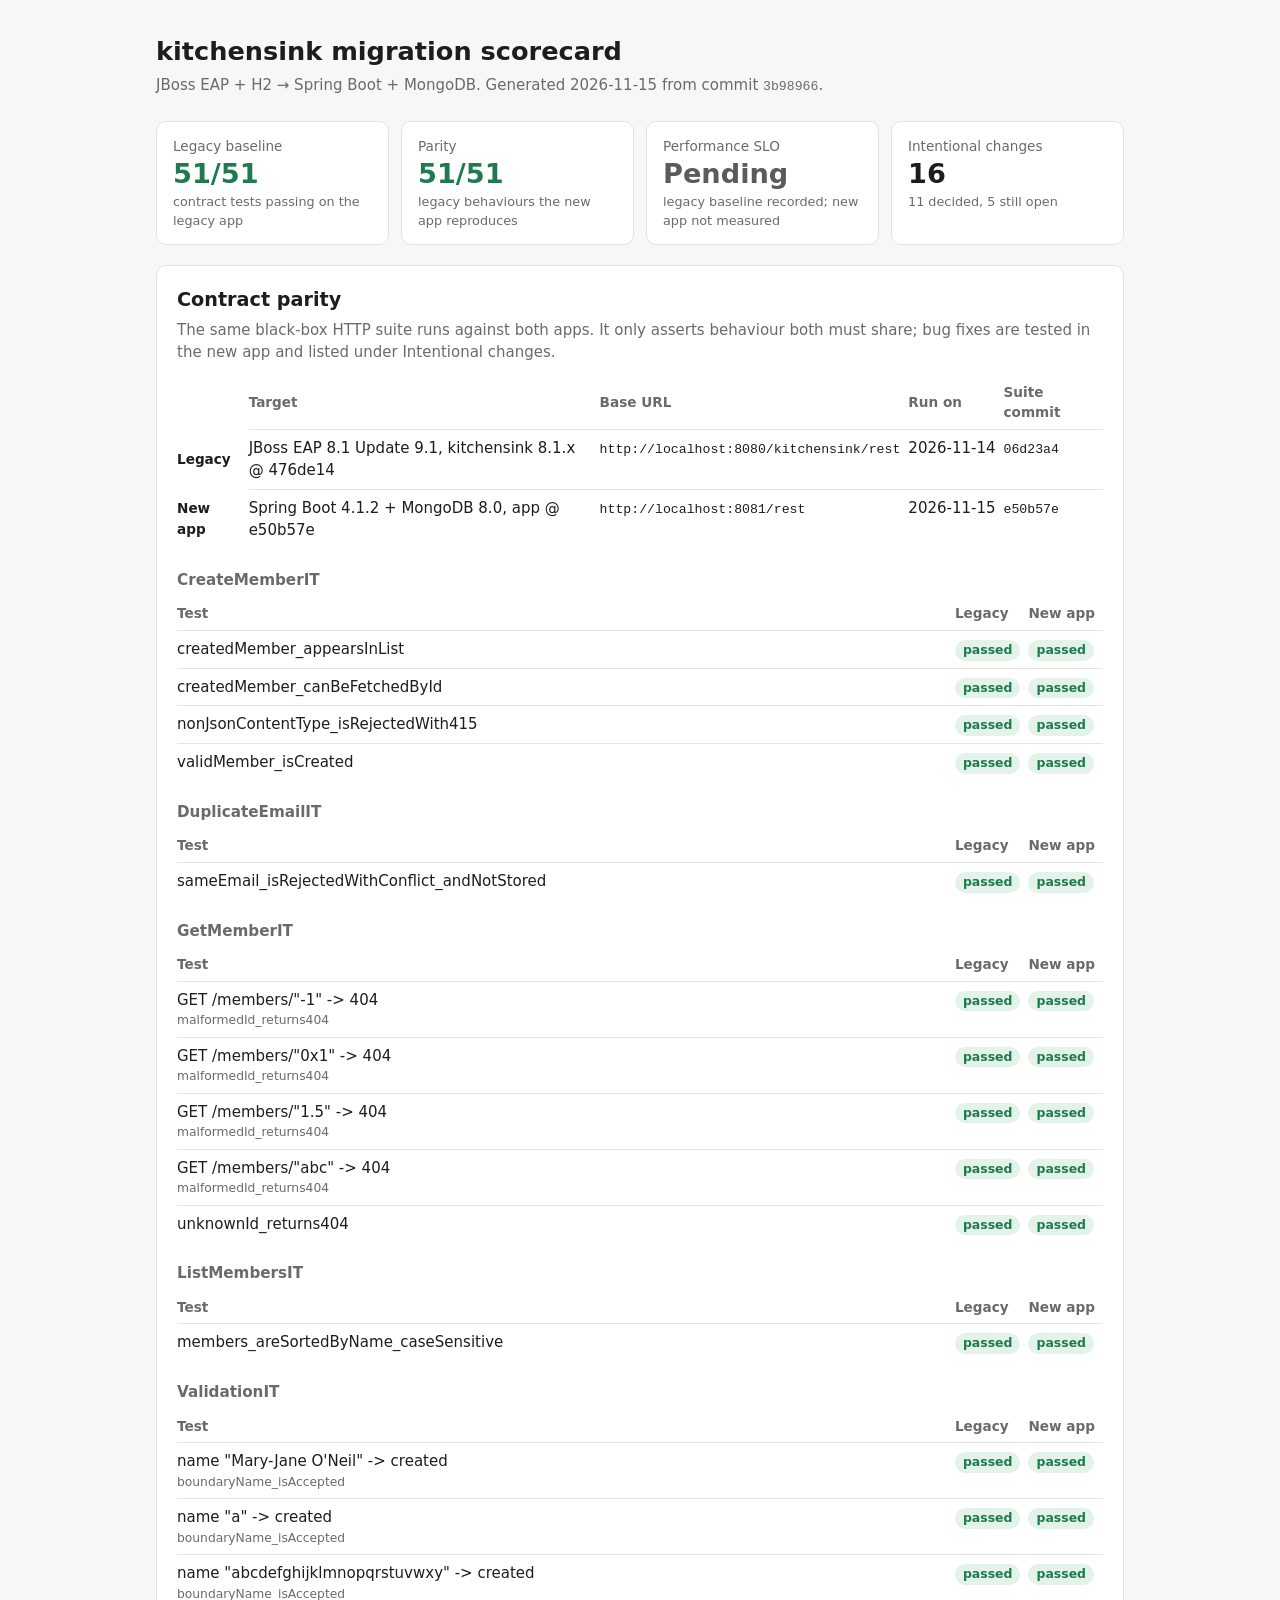
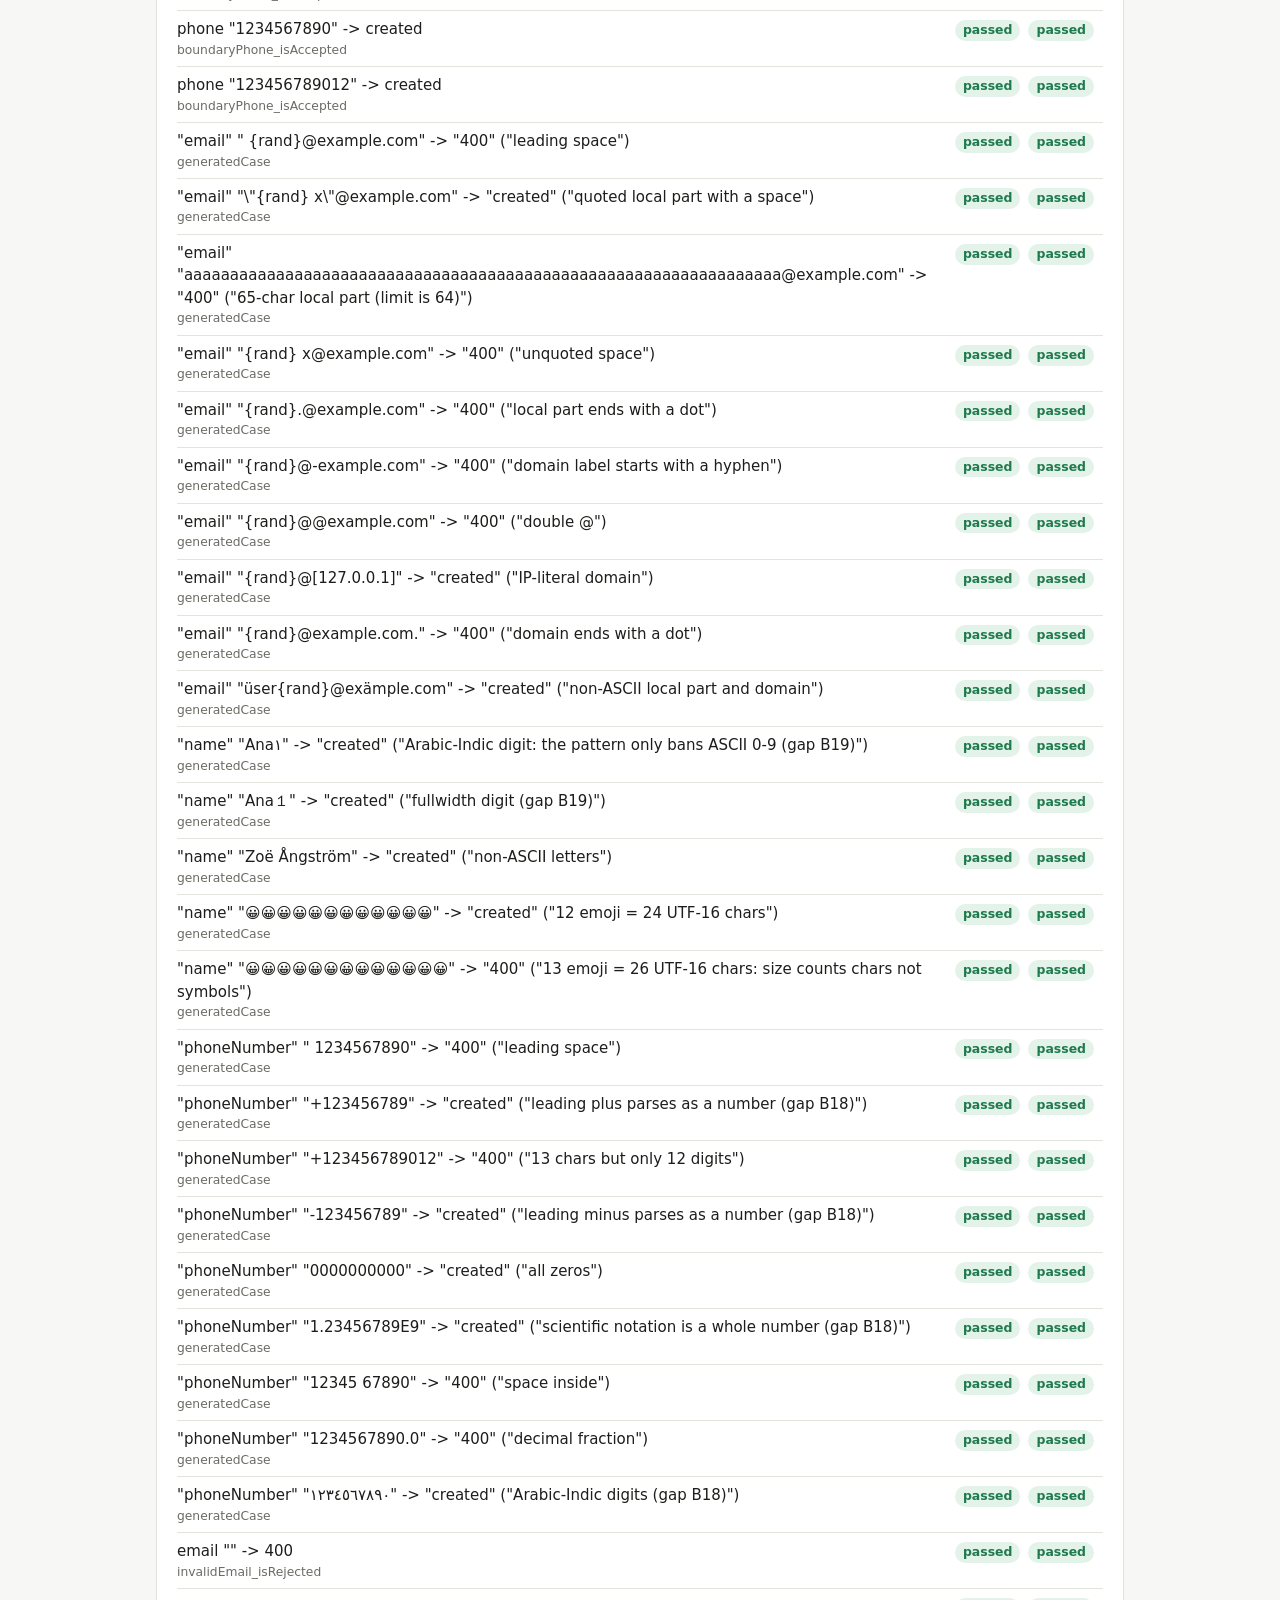
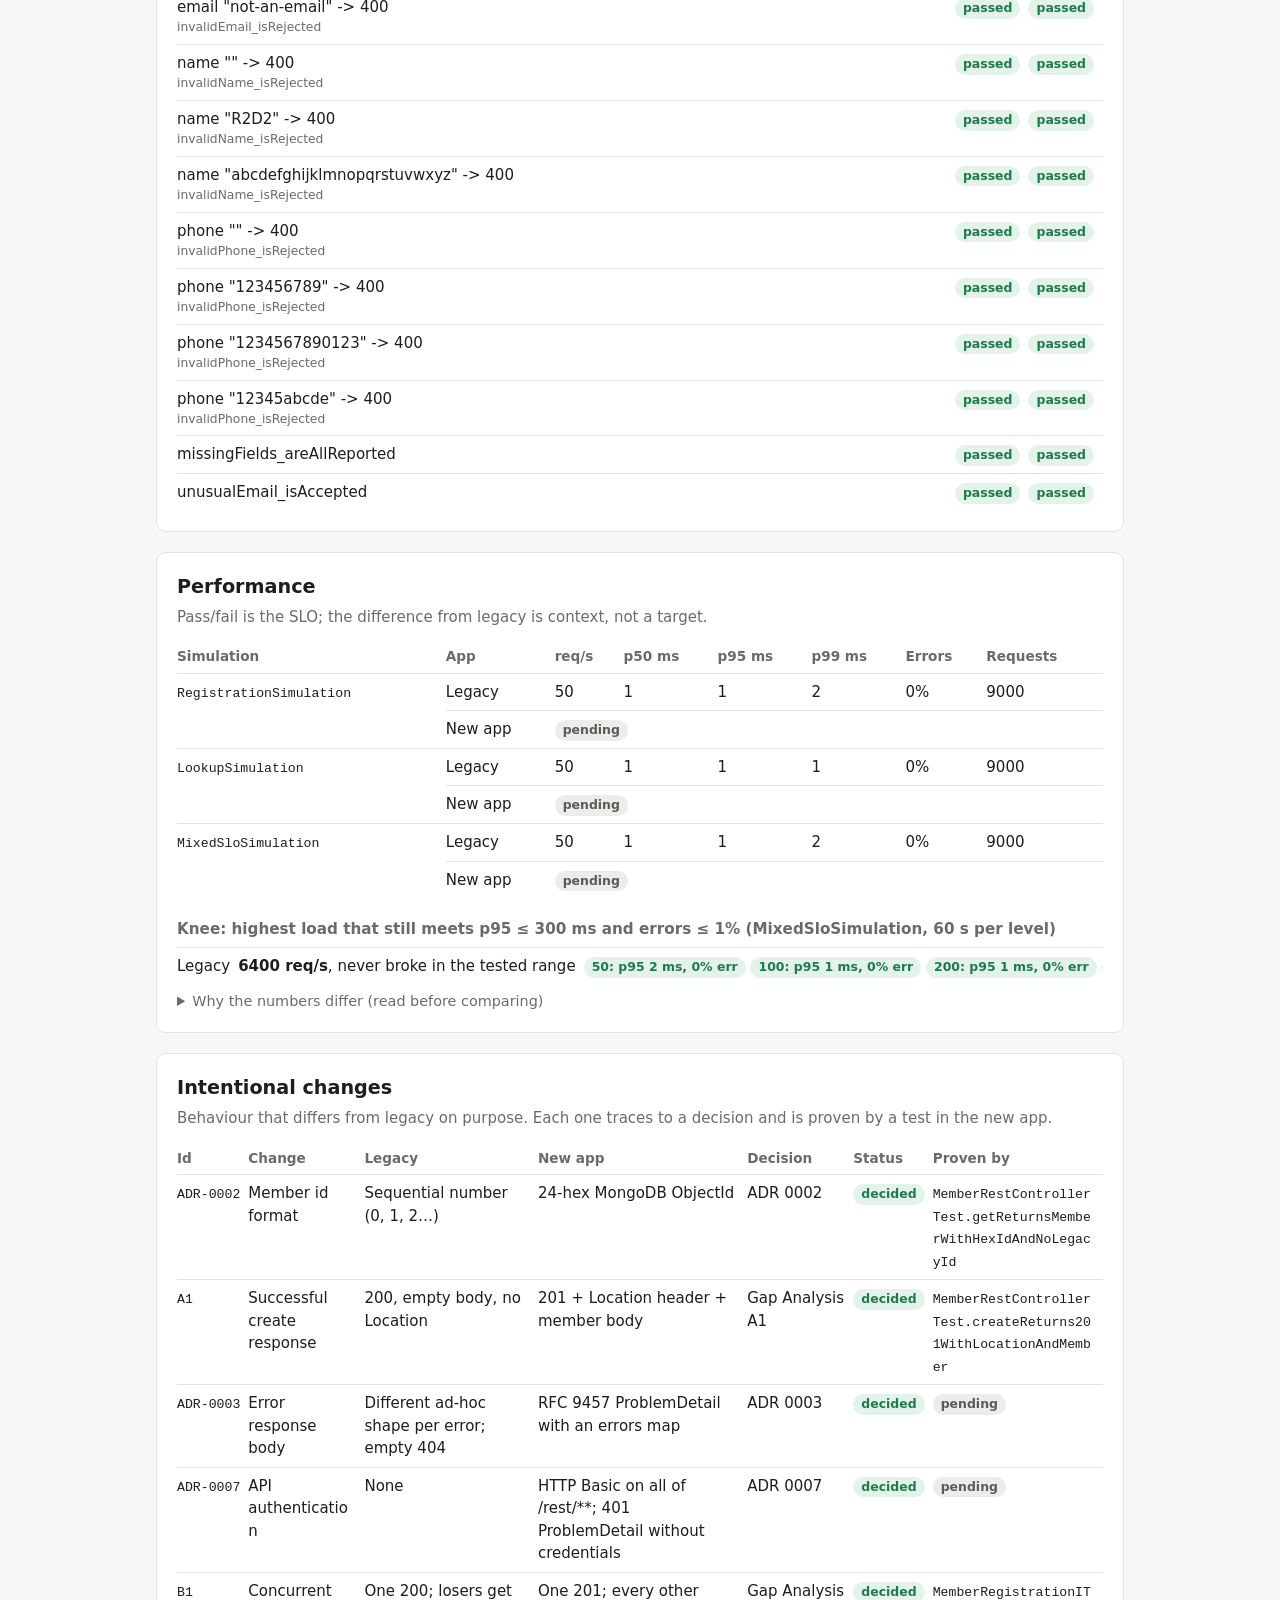
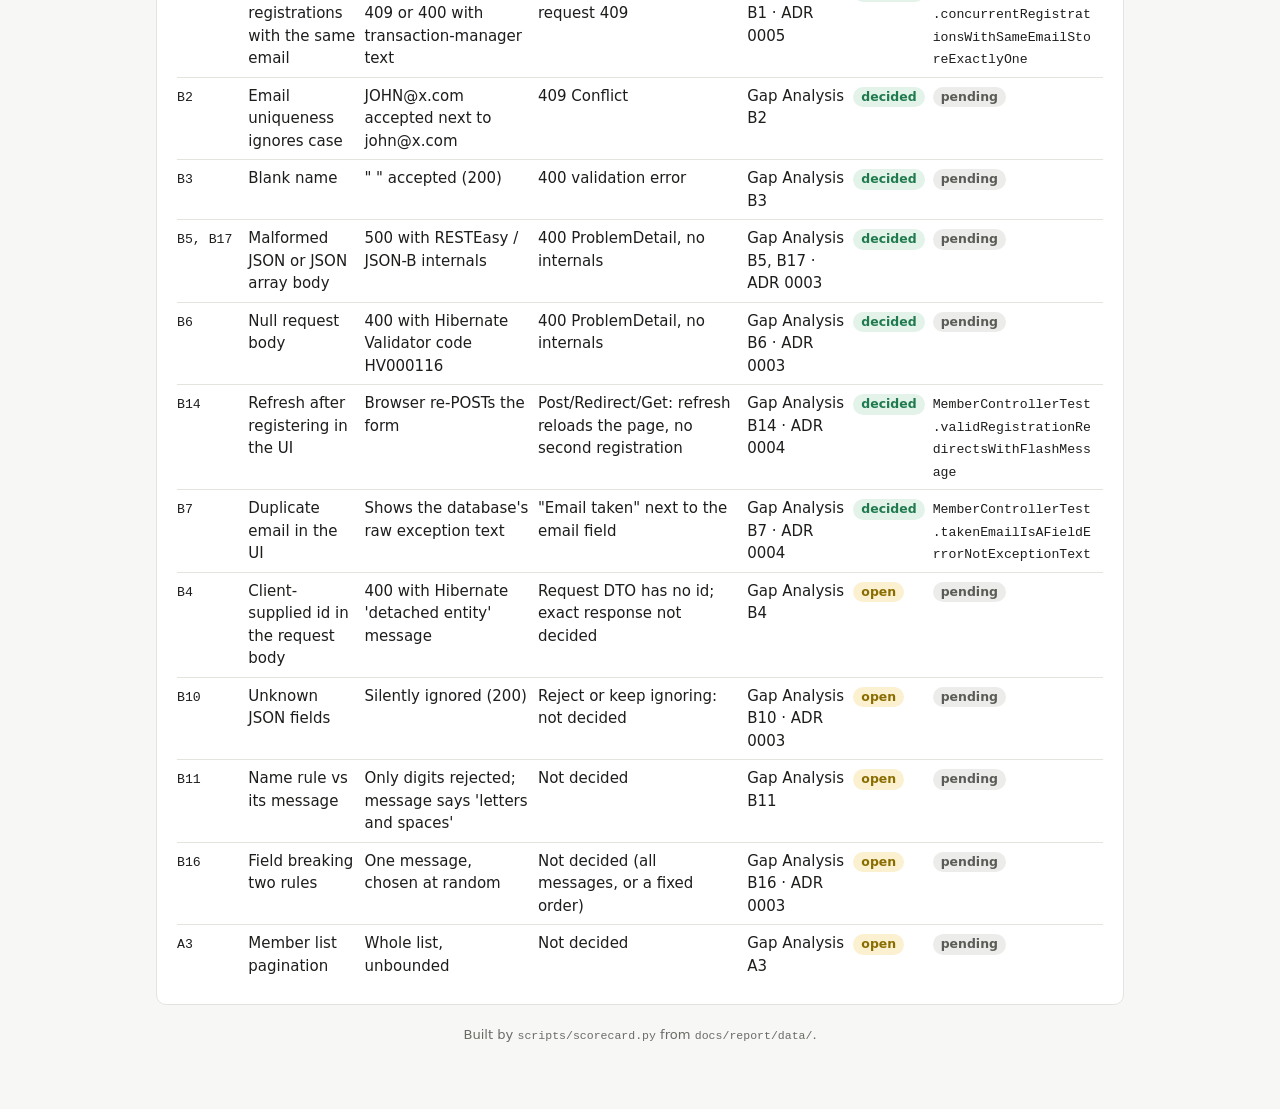
==== docs/report/index.html @ a79c5464 "Add Thymeleaf registration page Phase 4 slice (#17, ADR 0004). One page at / replacing the JSF view:" ====
<!doctype html>
<html lang="en">
<head>
<meta charset="utf-8">
<meta name="viewport" content="width=device-width, initial-scale=1">
<title>Migration Scorecard</title>
<style>
:root {
  --bg: #f7f7f5; --card: #ffffff; --text: #1d1d1b; --muted: #6b6b66; --line: #e4e4df;
  --pass: #1f7a4d; --pass-bg: #e3f3ea; --fail: #b3261e; --fail-bg: #fbe6e4;
  --skip: #8a6d00; --skip-bg: #fbf1d0; --pend: #5b5b57; --pend-bg: #ececea;
}
@media (prefers-color-scheme: dark) {
  :root {
    --bg: #161615; --card: #1f1f1d; --text: #ececea; --muted: #a0a09a; --line: #33332f;
    --pass: #6fd3a0; --pass-bg: #173326; --fail: #ff8a80; --fail-bg: #3a1c1a;
    --skip: #e8c860; --skip-bg: #352c10; --pend: #b5b5ae; --pend-bg: #2c2c29;
  }
}
* { box-sizing: border-box; }
body { margin: 0; background: var(--bg); color: var(--text); font: 15px/1.5 system-ui, -apple-system, "Segoe UI", sans-serif; }
main { max-width: 1000px; margin: 0 auto; padding: 32px 16px 64px; }
h1 { font-size: 1.6rem; margin: 0 0 4px; }
h2 { font-size: 1.2rem; margin: 0 0 4px; }
h3 { font-size: 0.95rem; margin: 20px 0 6px; color: var(--muted); font-weight: 600; }
.subtitle, .muted { color: var(--muted); }
.subtitle { margin: 0 0 24px; }
.lead { color: var(--muted); margin: 0 0 12px; }
section.card { background: var(--card); border: 1px solid var(--line); border-radius: 10px; padding: 20px; margin-bottom: 20px; }
.tiles { display: grid; grid-template-columns: repeat(auto-fit, minmax(200px, 1fr)); gap: 12px; margin-bottom: 20px; }
.tile { background: var(--card); border: 1px solid var(--line); border-radius: 10px; padding: 14px 16px; }
.tile-label { color: var(--muted); font-size: 0.85rem; }
.tile-value { font-size: 1.7rem; font-weight: 700; line-height: 1.3; }
.tile-value.ok { color: var(--pass); } .tile-value.bad { color: var(--fail); } .tile-value.pending { color: var(--pend); }
.tile-note { color: var(--muted); font-size: 0.8rem; }
code { font: 0.88em ui-monospace, SFMono-Regular, Menlo, monospace; overflow-wrap: anywhere; }
.scroll { overflow-x: auto; }
table { width: 100%; border-collapse: collapse; }
th { text-align: left; font-weight: 600; color: var(--muted); font-size: 0.85rem; padding: 6px 8px 6px 0; }
td { padding: 7px 8px 7px 0; border-top: 1px solid var(--line); vertical-align: top; }
.result { width: 1%; white-space: nowrap; }
.test { overflow-wrap: anywhere; }
.method { color: var(--muted); font-size: 0.82em; }
table.meta { min-width: 640px; }
table.perf { min-width: 600px; }
table.deviations { min-width: 820px; }
table.meta tbody th { color: var(--text); }
.nowrap, table.meta code, table.perf td { white-space: nowrap; }
.badge { display: inline-block; padding: 1px 8px; border-radius: 999px; font-size: 0.78rem; font-weight: 600; white-space: nowrap; }
.badge.pass { color: var(--pass); background: var(--pass-bg); }
.badge.fail { color: var(--fail); background: var(--fail-bg); }
.badge.skip { color: var(--skip); background: var(--skip-bg); }
.badge.pending { color: var(--pend); background: var(--pend-bg); }
details { margin-top: 6px; }
summary { cursor: pointer; color: var(--muted); font-size: 0.9rem; }
pre { white-space: pre-wrap; overflow-wrap: anywhere; font: 0.8rem ui-monospace, Menlo, monospace; background: var(--bg);
      border: 1px solid var(--line); border-radius: 6px; padding: 8px; max-height: 320px; overflow: auto; }
.pending-note { background: var(--pend-bg); border-radius: 8px; padding: 10px 12px; margin: 0 0 8px; }
.caveats ul { margin: 6px 0 0; padding-left: 20px; color: var(--muted); }
footer { color: var(--muted); font-size: 0.82rem; text-align: center; }
</style>
</head>
<body>
<main>
<h1>kitchensink migration scorecard</h1>
<p class="subtitle">JBoss EAP + H2 &rarr; Spring Boot + MongoDB. Generated 2026-11-15 from commit <code>3b98966</code>.</p>

<div class="tiles"><div class="tile"><div class="tile-label">Legacy baseline</div><div class="tile-value ok">51/51</div><div class="tile-note">contract tests passing on the legacy app</div></div><div class="tile"><div class="tile-label">Parity</div><div class="tile-value ok">51/51</div><div class="tile-note">legacy behaviours the new app reproduces</div></div><div class="tile"><div class="tile-label">Performance SLO</div><div class="tile-value pending">Pending</div><div class="tile-note">legacy baseline recorded; new app not measured</div></div><div class="tile"><div class="tile-label">Intentional changes</div><div class="tile-value neutral">16</div><div class="tile-note">11 decided, 5 still open</div></div></div>

<section class="card">
<h2>Contract parity</h2>
<p class="lead">The same black-box HTTP suite runs against both apps. It only asserts behaviour both must share; bug fixes are tested in the new app and listed under Intentional changes.</p>
<div class="scroll"><table class="meta"><thead><tr><th></th><th>Target</th><th>Base URL</th><th>Run on</th><th>Suite commit</th></tr></thead><tbody><tr><th>Legacy</th><td>JBoss EAP 8.1 Update 9.1, kitchensink 8.1.x @ 476de14</td><td><code>http://localhost:8080/kitchensink/rest</code></td><td class="nowrap">2026-11-14</td><td><code>06d23a4</code></td></tr><tr><th>New app</th><td>Spring Boot 4.1.2 + MongoDB 8.0, app @ e50b57e</td><td><code>http://localhost:8081/rest</code></td><td class="nowrap">2026-11-15</td><td><code>e50b57e</code></td></tr></tbody></table></div>
<h3>CreateMemberIT</h3><table class="matrix"><thead><tr><th>Test</th><th class="result">Legacy</th><th class="result">New app</th></tr></thead><tbody><tr><td class="test">createdMember_appearsInList</td><td class="result"><span class="badge pass">passed</span></td><td class="result"><span class="badge pass">passed</span></td></tr><tr><td class="test">createdMember_canBeFetchedById</td><td class="result"><span class="badge pass">passed</span></td><td class="result"><span class="badge pass">passed</span></td></tr><tr><td class="test">nonJsonContentType_isRejectedWith415</td><td class="result"><span class="badge pass">passed</span></td><td class="result"><span class="badge pass">passed</span></td></tr><tr><td class="test">validMember_isCreated</td><td class="result"><span class="badge pass">passed</span></td><td class="result"><span class="badge pass">passed</span></td></tr></tbody></table><h3>DuplicateEmailIT</h3><table class="matrix"><thead><tr><th>Test</th><th class="result">Legacy</th><th class="result">New app</th></tr></thead><tbody><tr><td class="test">sameEmail_isRejectedWithConflict_andNotStored</td><td class="result"><span class="badge pass">passed</span></td><td class="result"><span class="badge pass">passed</span></td></tr></tbody></table><h3>GetMemberIT</h3><table class="matrix"><thead><tr><th>Test</th><th class="result">Legacy</th><th class="result">New app</th></tr></thead><tbody><tr><td class="test">GET /members/&quot;-1&quot; -&gt; 404<div class="method">malformedId_returns404</div></td><td class="result"><span class="badge pass">passed</span></td><td class="result"><span class="badge pass">passed</span></td></tr><tr><td class="test">GET /members/&quot;0x1&quot; -&gt; 404<div class="method">malformedId_returns404</div></td><td class="result"><span class="badge pass">passed</span></td><td class="result"><span class="badge pass">passed</span></td></tr><tr><td class="test">GET /members/&quot;1.5&quot; -&gt; 404<div class="method">malformedId_returns404</div></td><td class="result"><span class="badge pass">passed</span></td><td class="result"><span class="badge pass">passed</span></td></tr><tr><td class="test">GET /members/&quot;abc&quot; -&gt; 404<div class="method">malformedId_returns404</div></td><td class="result"><span class="badge pass">passed</span></td><td class="result"><span class="badge pass">passed</span></td></tr><tr><td class="test">unknownId_returns404</td><td class="result"><span class="badge pass">passed</span></td><td class="result"><span class="badge pass">passed</span></td></tr></tbody></table><h3>ListMembersIT</h3><table class="matrix"><thead><tr><th>Test</th><th class="result">Legacy</th><th class="result">New app</th></tr></thead><tbody><tr><td class="test">members_areSortedByName_caseSensitive</td><td class="result"><span class="badge pass">passed</span></td><td class="result"><span class="badge pass">passed</span></td></tr></tbody></table><h3>ValidationIT</h3><table class="matrix"><thead><tr><th>Test</th><th class="result">Legacy</th><th class="result">New app</th></tr></thead><tbody><tr><td class="test">name &quot;Mary-Jane O&#x27;Neil&quot; -&gt; created<div class="method">boundaryName_isAccepted</div></td><td class="result"><span class="badge pass">passed</span></td><td class="result"><span class="badge pass">passed</span></td></tr><tr><td class="test">name &quot;a&quot; -&gt; created<div class="method">boundaryName_isAccepted</div></td><td class="result"><span class="badge pass">passed</span></td><td class="result"><span class="badge pass">passed</span></td></tr><tr><td class="test">name &quot;abcdefghijklmnopqrstuvwxy&quot; -&gt; created<div class="method">boundaryName_isAccepted</div></td><td class="result"><span class="badge pass">passed</span></td><td class="result"><span class="badge pass">passed</span></td></tr><tr><td class="test">phone &quot;1234567890&quot; -&gt; created<div class="method">boundaryPhone_isAccepted</div></td><td class="result"><span class="badge pass">passed</span></td><td class="result"><span class="badge pass">passed</span></td></tr><tr><td class="test">phone &quot;123456789012&quot; -&gt; created<div class="method">boundaryPhone_isAccepted</div></td><td class="result"><span class="badge pass">passed</span></td><td class="result"><span class="badge pass">passed</span></td></tr><tr><td class="test">&quot;email&quot; &quot; {rand}@example.com&quot; -&gt; &quot;400&quot; (&quot;leading space&quot;)<div class="method">generatedCase</div></td><td class="result"><span class="badge pass">passed</span></td><td class="result"><span class="badge pass">passed</span></td></tr><tr><td class="test">&quot;email&quot; &quot;\&quot;{rand} x\&quot;@example.com&quot; -&gt; &quot;created&quot; (&quot;quoted local part with a space&quot;)<div class="method">generatedCase</div></td><td class="result"><span class="badge pass">passed</span></td><td class="result"><span class="badge pass">passed</span></td></tr><tr><td class="test">&quot;email&quot; &quot;aaaaaaaaaaaaaaaaaaaaaaaaaaaaaaaaaaaaaaaaaaaaaaaaaaaaaaaaaaaaaaaaa@example.com&quot; -&gt; &quot;400&quot; (&quot;65-char local part (limit is 64)&quot;)<div class="method">generatedCase</div></td><td class="result"><span class="badge pass">passed</span></td><td class="result"><span class="badge pass">passed</span></td></tr><tr><td class="test">&quot;email&quot; &quot;{rand} x@example.com&quot; -&gt; &quot;400&quot; (&quot;unquoted space&quot;)<div class="method">generatedCase</div></td><td class="result"><span class="badge pass">passed</span></td><td class="result"><span class="badge pass">passed</span></td></tr><tr><td class="test">&quot;email&quot; &quot;{rand}.@example.com&quot; -&gt; &quot;400&quot; (&quot;local part ends with a dot&quot;)<div class="method">generatedCase</div></td><td class="result"><span class="badge pass">passed</span></td><td class="result"><span class="badge pass">passed</span></td></tr><tr><td class="test">&quot;email&quot; &quot;{rand}@-example.com&quot; -&gt; &quot;400&quot; (&quot;domain label starts with a hyphen&quot;)<div class="method">generatedCase</div></td><td class="result"><span class="badge pass">passed</span></td><td class="result"><span class="badge pass">passed</span></td></tr><tr><td class="test">&quot;email&quot; &quot;{rand}@@example.com&quot; -&gt; &quot;400&quot; (&quot;double @&quot;)<div class="method">generatedCase</div></td><td class="result"><span class="badge pass">passed</span></td><td class="result"><span class="badge pass">passed</span></td></tr><tr><td class="test">&quot;email&quot; &quot;{rand}@[127.0.0.1]&quot; -&gt; &quot;created&quot; (&quot;IP-literal domain&quot;)<div class="method">generatedCase</div></td><td class="result"><span class="badge pass">passed</span></td><td class="result"><span class="badge pass">passed</span></td></tr><tr><td class="test">&quot;email&quot; &quot;{rand}@example.com.&quot; -&gt; &quot;400&quot; (&quot;domain ends with a dot&quot;)<div class="method">generatedCase</div></td><td class="result"><span class="badge pass">passed</span></td><td class="result"><span class="badge pass">passed</span></td></tr><tr><td class="test">&quot;email&quot; &quot;üser{rand}@exämple.com&quot; -&gt; &quot;created&quot; (&quot;non-ASCII local part and domain&quot;)<div class="method">generatedCase</div></td><td class="result"><span class="badge pass">passed</span></td><td class="result"><span class="badge pass">passed</span></td></tr><tr><td class="test">&quot;name&quot; &quot;Ana١&quot; -&gt; &quot;created&quot; (&quot;Arabic-Indic digit: the pattern only bans ASCII 0-9 (gap B19)&quot;)<div class="method">generatedCase</div></td><td class="result"><span class="badge pass">passed</span></td><td class="result"><span class="badge pass">passed</span></td></tr><tr><td class="test">&quot;name&quot; &quot;Ana１&quot; -&gt; &quot;created&quot; (&quot;fullwidth digit (gap B19)&quot;)<div class="method">generatedCase</div></td><td class="result"><span class="badge pass">passed</span></td><td class="result"><span class="badge pass">passed</span></td></tr><tr><td class="test">&quot;name&quot; &quot;Zoë Ångström&quot; -&gt; &quot;created&quot; (&quot;non-ASCII letters&quot;)<div class="method">generatedCase</div></td><td class="result"><span class="badge pass">passed</span></td><td class="result"><span class="badge pass">passed</span></td></tr><tr><td class="test">&quot;name&quot; &quot;😀😀😀😀😀😀😀😀😀😀😀😀&quot; -&gt; &quot;created&quot; (&quot;12 emoji = 24 UTF-16 chars&quot;)<div class="method">generatedCase</div></td><td class="result"><span class="badge pass">passed</span></td><td class="result"><span class="badge pass">passed</span></td></tr><tr><td class="test">&quot;name&quot; &quot;😀😀😀😀😀😀😀😀😀😀😀😀😀&quot; -&gt; &quot;400&quot; (&quot;13 emoji = 26 UTF-16 chars: size counts chars not symbols&quot;)<div class="method">generatedCase</div></td><td class="result"><span class="badge pass">passed</span></td><td class="result"><span class="badge pass">passed</span></td></tr><tr><td class="test">&quot;phoneNumber&quot; &quot; 1234567890&quot; -&gt; &quot;400&quot; (&quot;leading space&quot;)<div class="method">generatedCase</div></td><td class="result"><span class="badge pass">passed</span></td><td class="result"><span class="badge pass">passed</span></td></tr><tr><td class="test">&quot;phoneNumber&quot; &quot;+123456789&quot; -&gt; &quot;created&quot; (&quot;leading plus parses as a number (gap B18)&quot;)<div class="method">generatedCase</div></td><td class="result"><span class="badge pass">passed</span></td><td class="result"><span class="badge pass">passed</span></td></tr><tr><td class="test">&quot;phoneNumber&quot; &quot;+123456789012&quot; -&gt; &quot;400&quot; (&quot;13 chars but only 12 digits&quot;)<div class="method">generatedCase</div></td><td class="result"><span class="badge pass">passed</span></td><td class="result"><span class="badge pass">passed</span></td></tr><tr><td class="test">&quot;phoneNumber&quot; &quot;-123456789&quot; -&gt; &quot;created&quot; (&quot;leading minus parses as a number (gap B18)&quot;)<div class="method">generatedCase</div></td><td class="result"><span class="badge pass">passed</span></td><td class="result"><span class="badge pass">passed</span></td></tr><tr><td class="test">&quot;phoneNumber&quot; &quot;0000000000&quot; -&gt; &quot;created&quot; (&quot;all zeros&quot;)<div class="method">generatedCase</div></td><td class="result"><span class="badge pass">passed</span></td><td class="result"><span class="badge pass">passed</span></td></tr><tr><td class="test">&quot;phoneNumber&quot; &quot;1.23456789E9&quot; -&gt; &quot;created&quot; (&quot;scientific notation is a whole number (gap B18)&quot;)<div class="method">generatedCase</div></td><td class="result"><span class="badge pass">passed</span></td><td class="result"><span class="badge pass">passed</span></td></tr><tr><td class="test">&quot;phoneNumber&quot; &quot;12345 67890&quot; -&gt; &quot;400&quot; (&quot;space inside&quot;)<div class="method">generatedCase</div></td><td class="result"><span class="badge pass">passed</span></td><td class="result"><span class="badge pass">passed</span></td></tr><tr><td class="test">&quot;phoneNumber&quot; &quot;1234567890.0&quot; -&gt; &quot;400&quot; (&quot;decimal fraction&quot;)<div class="method">generatedCase</div></td><td class="result"><span class="badge pass">passed</span></td><td class="result"><span class="badge pass">passed</span></td></tr><tr><td class="test">&quot;phoneNumber&quot; &quot;١٢٣٤٥٦٧٨٩٠&quot; -&gt; &quot;created&quot; (&quot;Arabic-Indic digits (gap B18)&quot;)<div class="method">generatedCase</div></td><td class="result"><span class="badge pass">passed</span></td><td class="result"><span class="badge pass">passed</span></td></tr><tr><td class="test">email &quot;&quot; -&gt; 400<div class="method">invalidEmail_isRejected</div></td><td class="result"><span class="badge pass">passed</span></td><td class="result"><span class="badge pass">passed</span></td></tr><tr><td class="test">email &quot;not-an-email&quot; -&gt; 400<div class="method">invalidEmail_isRejected</div></td><td class="result"><span class="badge pass">passed</span></td><td class="result"><span class="badge pass">passed</span></td></tr><tr><td class="test">name &quot;&quot; -&gt; 400<div class="method">invalidName_isRejected</div></td><td class="result"><span class="badge pass">passed</span></td><td class="result"><span class="badge pass">passed</span></td></tr><tr><td class="test">name &quot;R2D2&quot; -&gt; 400<div class="method">invalidName_isRejected</div></td><td class="result"><span class="badge pass">passed</span></td><td class="result"><span class="badge pass">passed</span></td></tr><tr><td class="test">name &quot;abcdefghijklmnopqrstuvwxyz&quot; -&gt; 400<div class="method">invalidName_isRejected</div></td><td class="result"><span class="badge pass">passed</span></td><td class="result"><span class="badge pass">passed</span></td></tr><tr><td class="test">phone &quot;&quot; -&gt; 400<div class="method">invalidPhone_isRejected</div></td><td class="result"><span class="badge pass">passed</span></td><td class="result"><span class="badge pass">passed</span></td></tr><tr><td class="test">phone &quot;123456789&quot; -&gt; 400<div class="method">invalidPhone_isRejected</div></td><td class="result"><span class="badge pass">passed</span></td><td class="result"><span class="badge pass">passed</span></td></tr><tr><td class="test">phone &quot;1234567890123&quot; -&gt; 400<div class="method">invalidPhone_isRejected</div></td><td class="result"><span class="badge pass">passed</span></td><td class="result"><span class="badge pass">passed</span></td></tr><tr><td class="test">phone &quot;12345abcde&quot; -&gt; 400<div class="method">invalidPhone_isRejected</div></td><td class="result"><span class="badge pass">passed</span></td><td class="result"><span class="badge pass">passed</span></td></tr><tr><td class="test">missingFields_areAllReported</td><td class="result"><span class="badge pass">passed</span></td><td class="result"><span class="badge pass">passed</span></td></tr><tr><td class="test">unusualEmail_isAccepted</td><td class="result"><span class="badge pass">passed</span></td><td class="result"><span class="badge pass">passed</span></td></tr></tbody></table>
</section>

<section class="card">
<h2>Performance</h2>
<p class="lead">Pass/fail is the SLO; the difference from legacy is context, not a target.</p>
<div class="scroll"><table class="perf"><thead><tr><th>Simulation</th><th>App</th><th>req/s</th><th>p50 ms</th><th>p95 ms</th><th>p99 ms</th><th>Errors</th><th>Requests</th></tr></thead><tbody><tr><td rowspan="2" class="test"><code>RegistrationSimulation</code></td><td>Legacy</td><td>50</td><td>1</td><td>1</td><td>2</td><td>0%</td><td>9000</td></tr><tr><td>New app</td><td colspan="6"><span class="badge pending">pending</span></td></tr><tr><td rowspan="2" class="test"><code>LookupSimulation</code></td><td>Legacy</td><td>50</td><td>1</td><td>1</td><td>1</td><td>0%</td><td>9000</td></tr><tr><td>New app</td><td colspan="6"><span class="badge pending">pending</span></td></tr><tr><td rowspan="2" class="test"><code>MixedSloSimulation</code></td><td>Legacy</td><td>50</td><td>1</td><td>1</td><td>2</td><td>0%</td><td>9000</td></tr><tr><td>New app</td><td colspan="6"><span class="badge pending">pending</span></td></tr></tbody></table></div><h3>Knee: highest load that still meets p95 &le; 300 ms and errors &le; 1% (MixedSloSimulation, 60 s per level)</h3><div class="scroll"><table class="perf"><tbody><tr><td>Legacy</td><td><strong>6400 req/s</strong>, never broke in the tested range</td><td><span class="badge pass">50: p95 2 ms, 0% err</span> <span class="badge pass">100: p95 1 ms, 0% err</span> <span class="badge pass">200: p95 1 ms, 0% err</span> <span class="badge pass">400: p95 1 ms, 0% err</span> <span class="badge pass">800: p95 1 ms, 0% err</span> <span class="badge pass">1600: p95 1 ms, 0% err</span> <span class="badge pass">3200: p95 1 ms, 0% err</span> <span class="badge pass">6400: p95 2 ms, 0% err</span></td></tr></tbody></table></div><details class="caveats"><summary>Why the numbers differ (read before comparing)</summary><ul><li>Legacy uses in-memory H2 inside the app server&#x27;s JVM; the new app talks to MongoDB over the network.</li><li>Legacy has no authentication; the new app checks HTTP Basic credentials (bcrypt) on every request.</li><li>Legacy checks for a duplicate email with a separate query before inserting; the new app relies on a unique index.</li><li>Same machine, same Docker resources, warm-up run discarded, median of three runs.</li></ul></details>
</section>

<section class="card">
<h2>Intentional changes</h2>
<p class="lead">Behaviour that differs from legacy on purpose. Each one traces to a decision and is proven by a test in the new app.</p>
<div class="scroll"><table class="deviations"><thead><tr><th>Id</th><th>Change</th><th>Legacy</th><th>New app</th><th>Decision</th><th>Status</th><th>Proven by</th></tr></thead><tbody><tr><td class="nowrap"><code>ADR-0002</code></td><td class="test">Member id format</td><td>Sequential number (0, 1, 2…)</td><td>24-hex MongoDB ObjectId</td><td>ADR 0002</td><td><span class="badge pass">decided</span></td><td><code>MemberRestControllerTest.getReturnsMemberWithHexIdAndNoLegacyId</code></td></tr><tr><td class="nowrap"><code>A1</code></td><td class="test">Successful create response</td><td>200, empty body, no Location</td><td>201 + Location header + member body</td><td>Gap Analysis A1</td><td><span class="badge pass">decided</span></td><td><code>MemberRestControllerTest.createReturns201WithLocationAndMember</code></td></tr><tr><td class="nowrap"><code>ADR-0003</code></td><td class="test">Error response body</td><td>Different ad-hoc shape per error; empty 404</td><td>RFC 9457 ProblemDetail with an errors map</td><td>ADR 0003</td><td><span class="badge pass">decided</span></td><td><span class="badge pending">pending</span></td></tr><tr><td class="nowrap"><code>ADR-0007</code></td><td class="test">API authentication</td><td>None</td><td>HTTP Basic on all of /rest/**; 401 ProblemDetail without credentials</td><td>ADR 0007</td><td><span class="badge pass">decided</span></td><td><span class="badge pending">pending</span></td></tr><tr><td class="nowrap"><code>B1</code></td><td class="test">Concurrent registrations with the same email</td><td>One 200; losers get 409 or 400 with transaction-manager text</td><td>One 201; every other request 409</td><td>Gap Analysis B1 · ADR 0005</td><td><span class="badge pass">decided</span></td><td><code>MemberRegistrationIT.concurrentRegistrationsWithSameEmailStoreExactlyOne</code></td></tr><tr><td class="nowrap"><code>B2</code></td><td class="test">Email uniqueness ignores case</td><td>JOHN@x.com accepted next to john@x.com</td><td>409 Conflict</td><td>Gap Analysis B2</td><td><span class="badge pass">decided</span></td><td><span class="badge pending">pending</span></td></tr><tr><td class="nowrap"><code>B3</code></td><td class="test">Blank name</td><td>&quot;   &quot; accepted (200)</td><td>400 validation error</td><td>Gap Analysis B3</td><td><span class="badge pass">decided</span></td><td><span class="badge pending">pending</span></td></tr><tr><td class="nowrap"><code>B5, B17</code></td><td class="test">Malformed JSON or JSON array body</td><td>500 with RESTEasy / JSON-B internals</td><td>400 ProblemDetail, no internals</td><td>Gap Analysis B5, B17 · ADR 0003</td><td><span class="badge pass">decided</span></td><td><span class="badge pending">pending</span></td></tr><tr><td class="nowrap"><code>B6</code></td><td class="test">Null request body</td><td>400 with Hibernate Validator code HV000116</td><td>400 ProblemDetail, no internals</td><td>Gap Analysis B6 · ADR 0003</td><td><span class="badge pass">decided</span></td><td><span class="badge pending">pending</span></td></tr><tr><td class="nowrap"><code>B14</code></td><td class="test">Refresh after registering in the UI</td><td>Browser re-POSTs the form</td><td>Post/Redirect/Get: refresh reloads the page, no second registration</td><td>Gap Analysis B14 · ADR 0004</td><td><span class="badge pass">decided</span></td><td><code>MemberControllerTest.validRegistrationRedirectsWithFlashMessage</code></td></tr><tr><td class="nowrap"><code>B7</code></td><td class="test">Duplicate email in the UI</td><td>Shows the database&#x27;s raw exception text</td><td>&quot;Email taken&quot; next to the email field</td><td>Gap Analysis B7 · ADR 0004</td><td><span class="badge pass">decided</span></td><td><code>MemberControllerTest.takenEmailIsAFieldErrorNotExceptionText</code></td></tr><tr><td class="nowrap"><code>B4</code></td><td class="test">Client-supplied id in the request body</td><td>400 with Hibernate &#x27;detached entity&#x27; message</td><td>Request DTO has no id; exact response not decided</td><td>Gap Analysis B4</td><td><span class="badge skip">open</span></td><td><span class="badge pending">pending</span></td></tr><tr><td class="nowrap"><code>B10</code></td><td class="test">Unknown JSON fields</td><td>Silently ignored (200)</td><td>Reject or keep ignoring: not decided</td><td>Gap Analysis B10 · ADR 0003</td><td><span class="badge skip">open</span></td><td><span class="badge pending">pending</span></td></tr><tr><td class="nowrap"><code>B11</code></td><td class="test">Name rule vs its message</td><td>Only digits rejected; message says &#x27;letters and spaces&#x27;</td><td>Not decided</td><td>Gap Analysis B11</td><td><span class="badge skip">open</span></td><td><span class="badge pending">pending</span></td></tr><tr><td class="nowrap"><code>B16</code></td><td class="test">Field breaking two rules</td><td>One message, chosen at random</td><td>Not decided (all messages, or a fixed order)</td><td>Gap Analysis B16 · ADR 0003</td><td><span class="badge skip">open</span></td><td><span class="badge pending">pending</span></td></tr><tr><td class="nowrap"><code>A3</code></td><td class="test">Member list pagination</td><td>Whole list, unbounded</td><td>Not decided</td><td>Gap Analysis A3</td><td><span class="badge skip">open</span></td><td><span class="badge pending">pending</span></td></tr></tbody></table></div>
</section>

<footer>Built by <code>scripts/scorecard.py</code> from <code>docs/report/data/</code>.</footer>
</main>
</body>
</html>
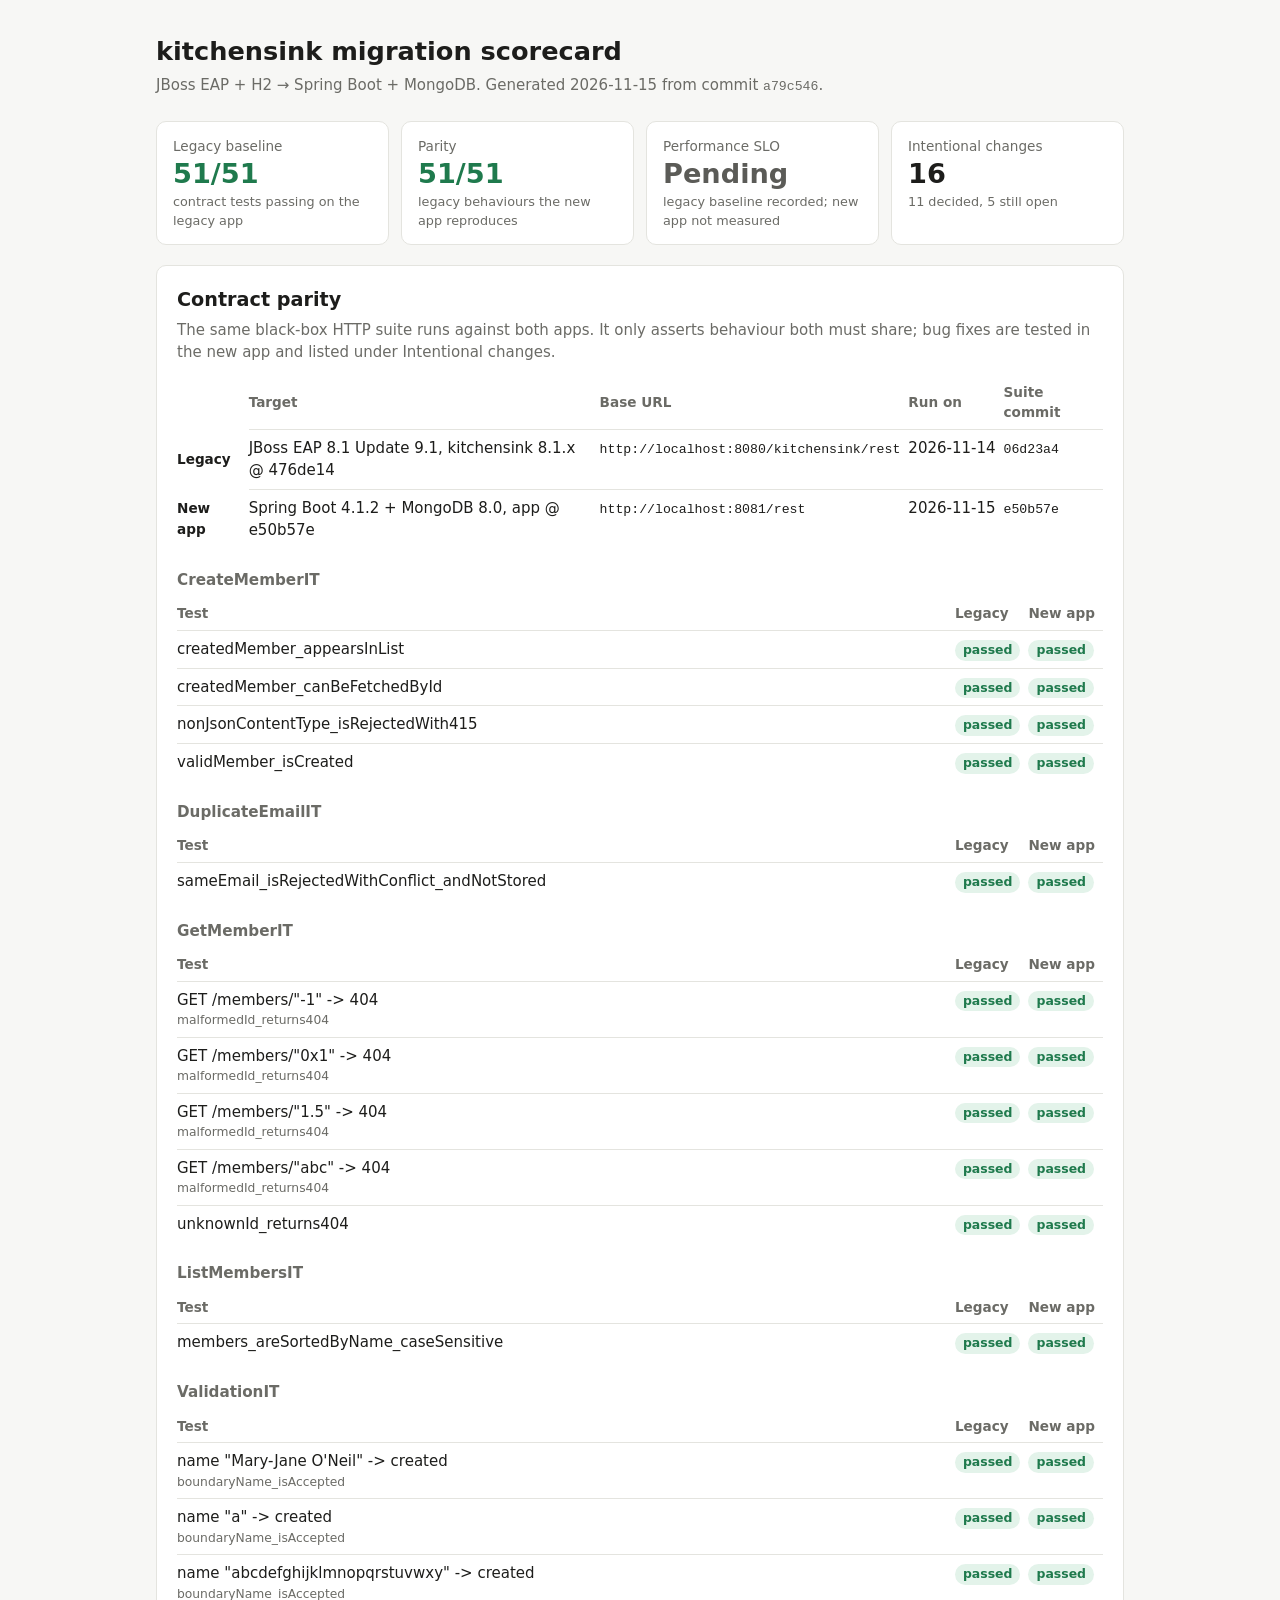
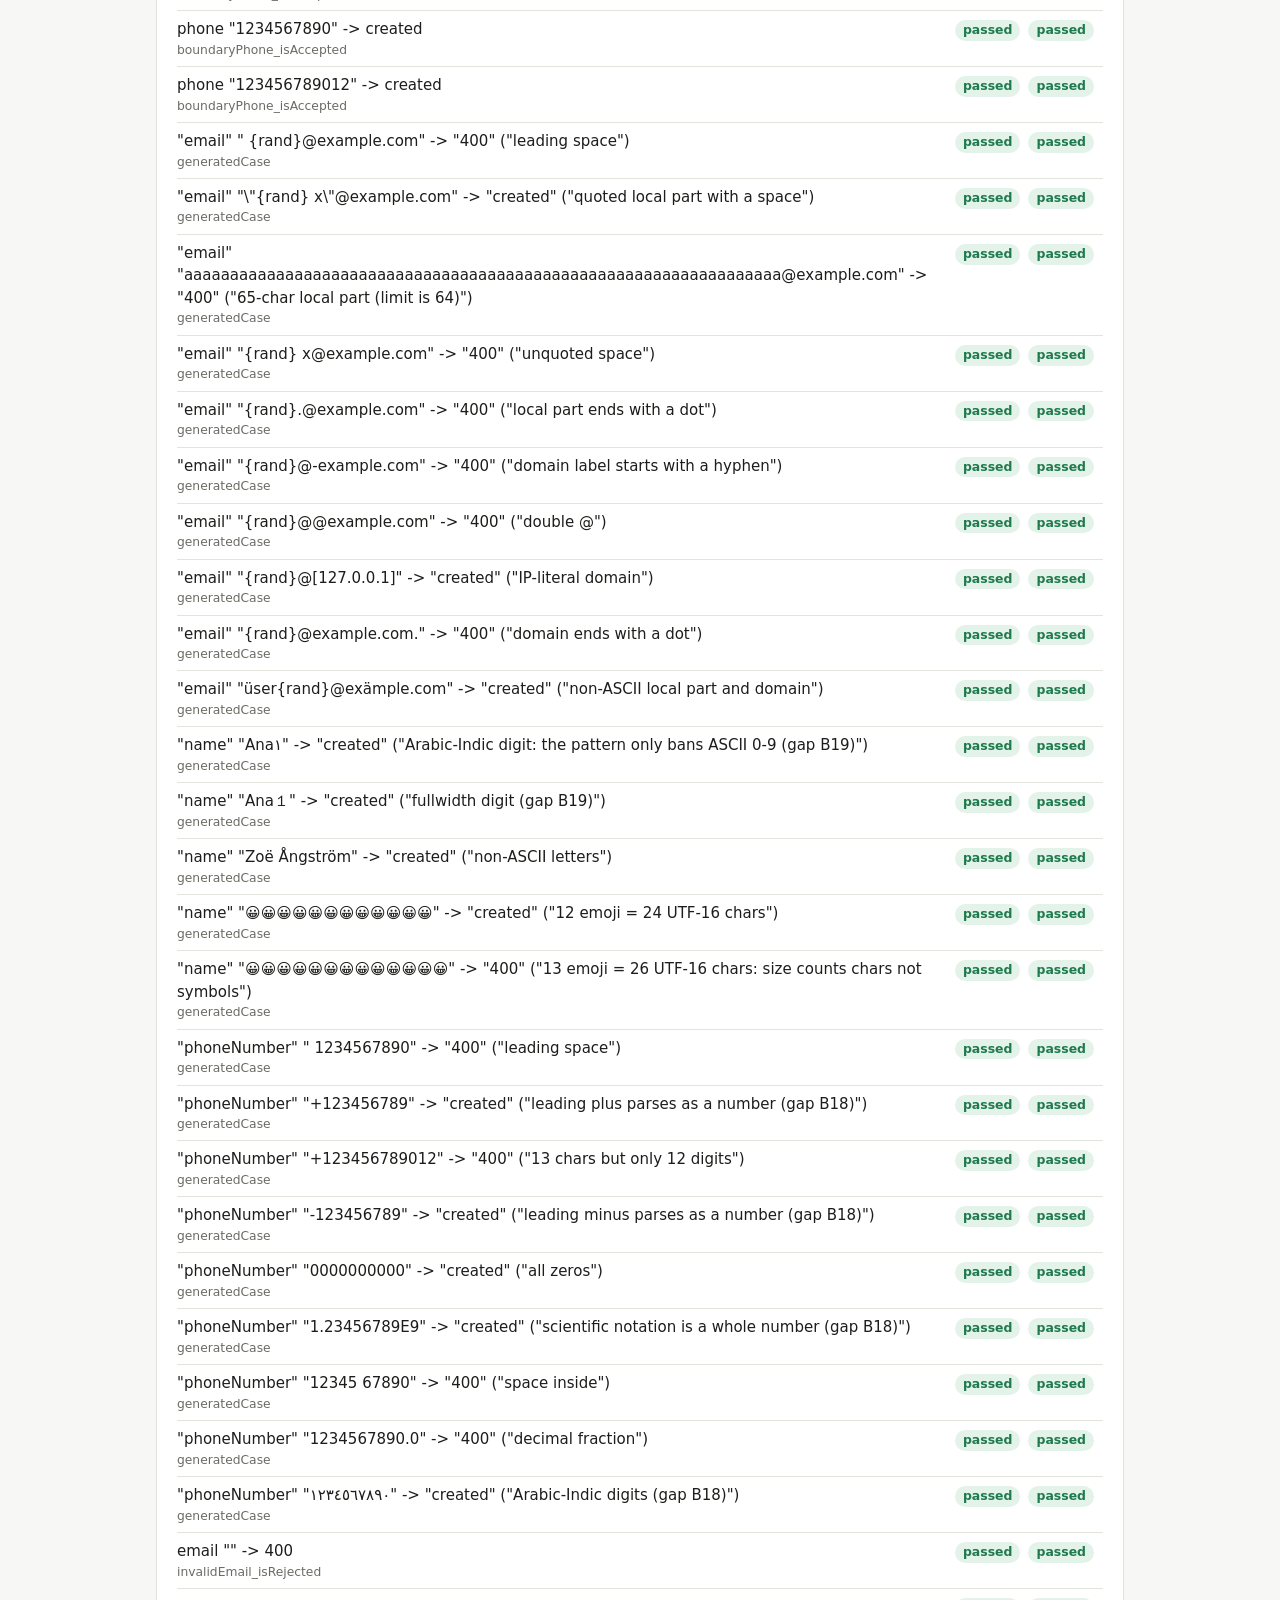
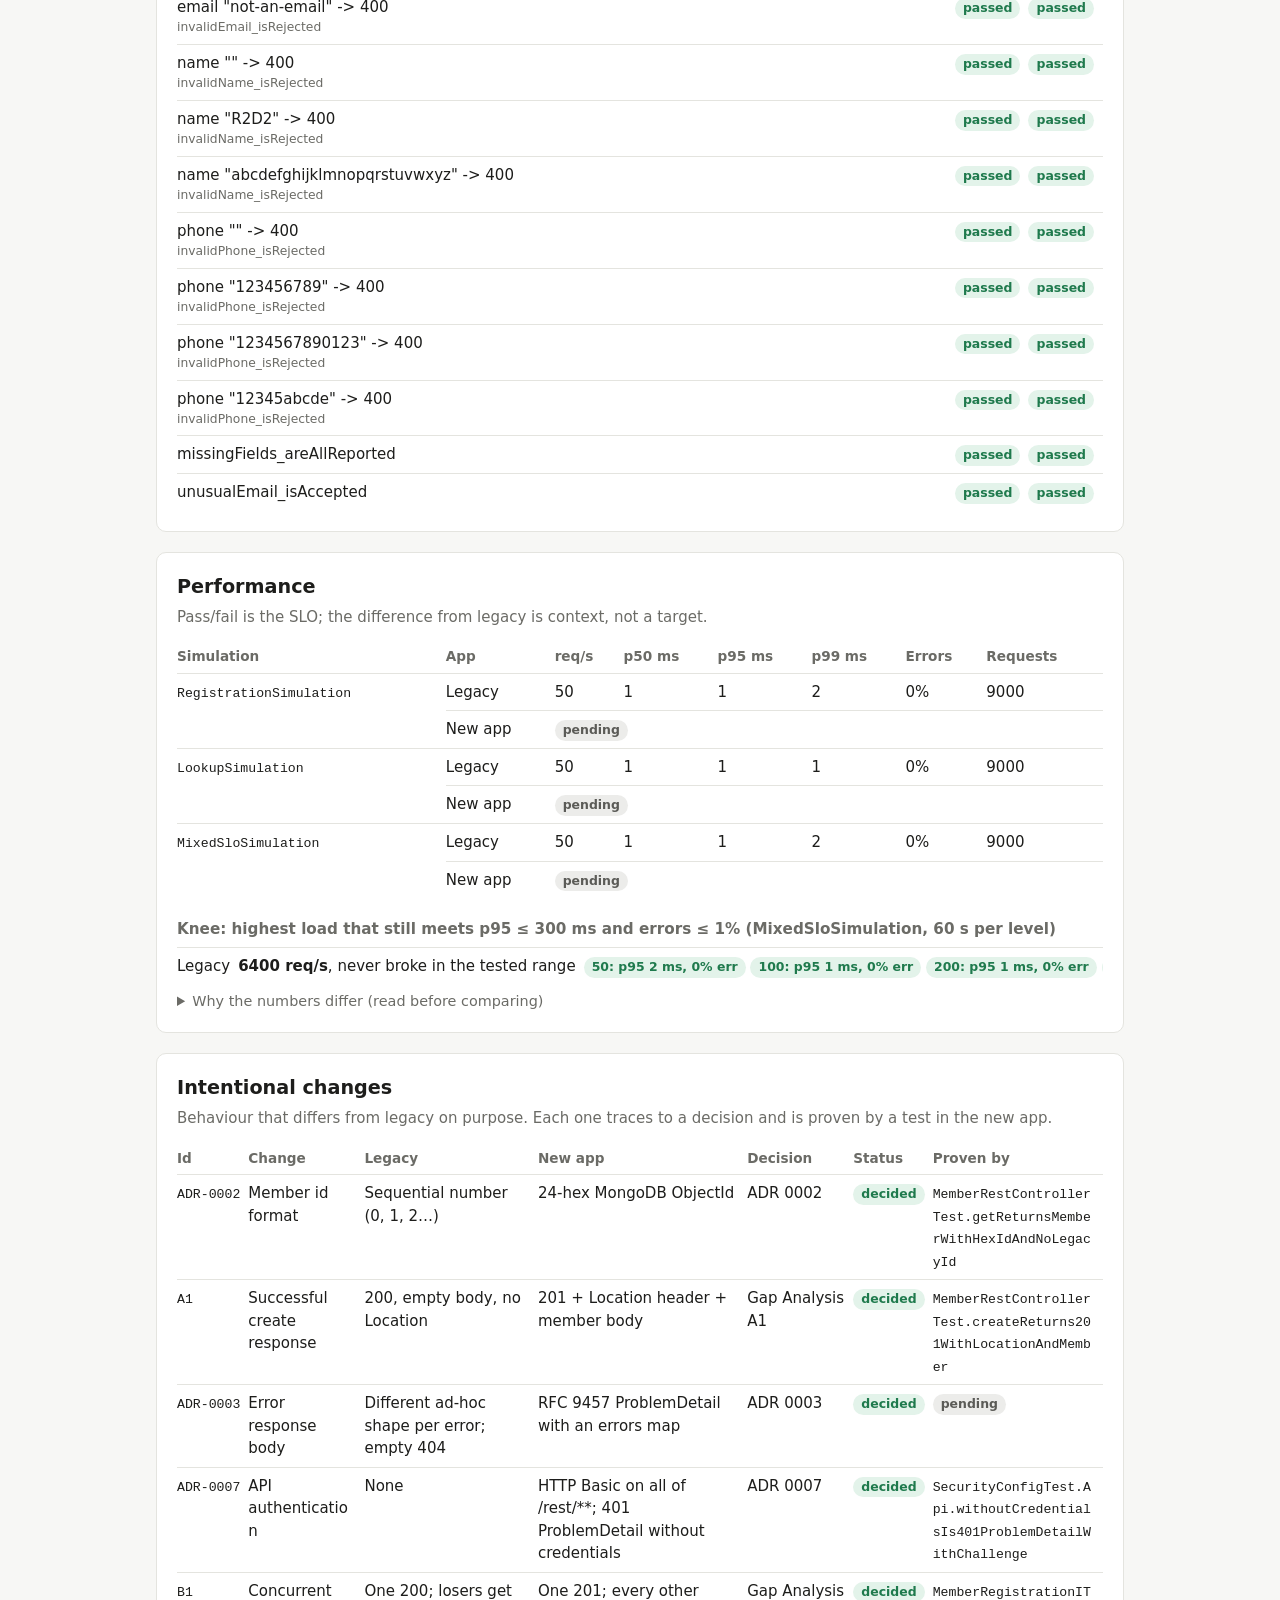
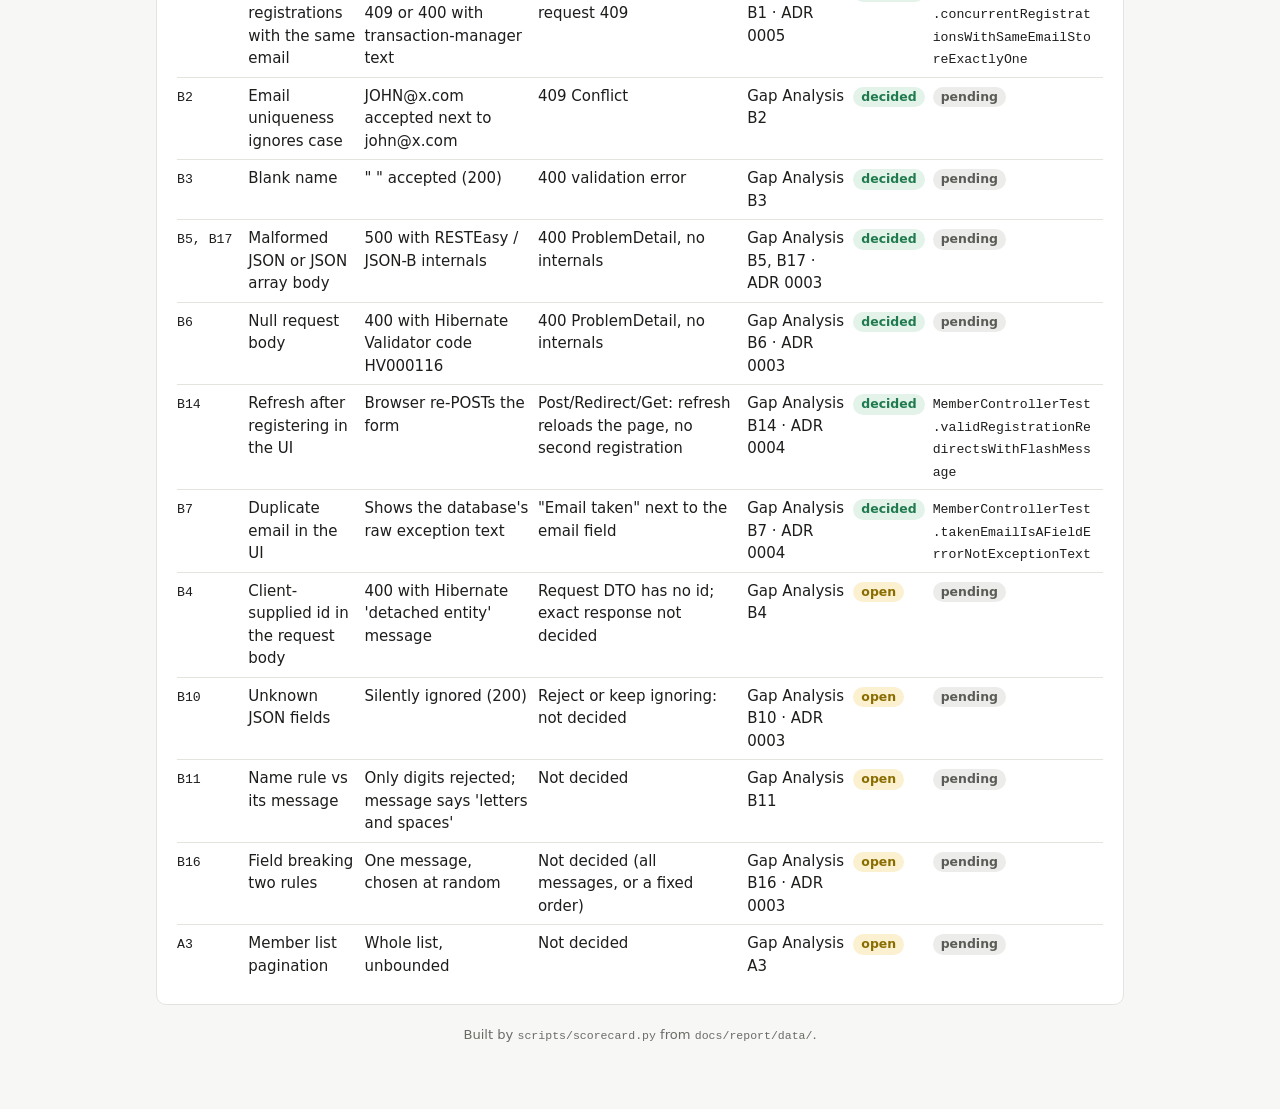
==== commit 4ee2a926: "Require HTTP Basic on the REST API and harden headers (#19) ADR 0007, option B. Two SecurityFilterCh" ====
--- a/docs/report/index.html
+++ b/docs/report/index.html
@@ -63,7 +63,7 @@
 <body>
 <main>
 <h1>kitchensink migration scorecard</h1>
-<p class="subtitle">JBoss EAP + H2 &rarr; Spring Boot + MongoDB. Generated 2026-11-15 from commit <code>3b98966</code>.</p>
+<p class="subtitle">JBoss EAP + H2 &rarr; Spring Boot + MongoDB. Generated 2026-11-15 from commit <code>a79c546</code>.</p>
 
 <div class="tiles"><div class="tile"><div class="tile-label">Legacy baseline</div><div class="tile-value ok">51/51</div><div class="tile-note">contract tests passing on the legacy app</div></div><div class="tile"><div class="tile-label">Parity</div><div class="tile-value ok">51/51</div><div class="tile-note">legacy behaviours the new app reproduces</div></div><div class="tile"><div class="tile-label">Performance SLO</div><div class="tile-value pending">Pending</div><div class="tile-note">legacy baseline recorded; new app not measured</div></div><div class="tile"><div class="tile-label">Intentional changes</div><div class="tile-value neutral">16</div><div class="tile-note">11 decided, 5 still open</div></div></div>
 
@@ -83,7 +83,7 @@
 <section class="card">
 <h2>Intentional changes</h2>
 <p class="lead">Behaviour that differs from legacy on purpose. Each one traces to a decision and is proven by a test in the new app.</p>
-<div class="scroll"><table class="deviations"><thead><tr><th>Id</th><th>Change</th><th>Legacy</th><th>New app</th><th>Decision</th><th>Status</th><th>Proven by</th></tr></thead><tbody><tr><td class="nowrap"><code>ADR-0002</code></td><td class="test">Member id format</td><td>Sequential number (0, 1, 2…)</td><td>24-hex MongoDB ObjectId</td><td>ADR 0002</td><td><span class="badge pass">decided</span></td><td><code>MemberRestControllerTest.getReturnsMemberWithHexIdAndNoLegacyId</code></td></tr><tr><td class="nowrap"><code>A1</code></td><td class="test">Successful create response</td><td>200, empty body, no Location</td><td>201 + Location header + member body</td><td>Gap Analysis A1</td><td><span class="badge pass">decided</span></td><td><code>MemberRestControllerTest.createReturns201WithLocationAndMember</code></td></tr><tr><td class="nowrap"><code>ADR-0003</code></td><td class="test">Error response body</td><td>Different ad-hoc shape per error; empty 404</td><td>RFC 9457 ProblemDetail with an errors map</td><td>ADR 0003</td><td><span class="badge pass">decided</span></td><td><span class="badge pending">pending</span></td></tr><tr><td class="nowrap"><code>ADR-0007</code></td><td class="test">API authentication</td><td>None</td><td>HTTP Basic on all of /rest/**; 401 ProblemDetail without credentials</td><td>ADR 0007</td><td><span class="badge pass">decided</span></td><td><span class="badge pending">pending</span></td></tr><tr><td class="nowrap"><code>B1</code></td><td class="test">Concurrent registrations with the same email</td><td>One 200; losers get 409 or 400 with transaction-manager text</td><td>One 201; every other request 409</td><td>Gap Analysis B1 · ADR 0005</td><td><span class="badge pass">decided</span></td><td><code>MemberRegistrationIT.concurrentRegistrationsWithSameEmailStoreExactlyOne</code></td></tr><tr><td class="nowrap"><code>B2</code></td><td class="test">Email uniqueness ignores case</td><td>JOHN@x.com accepted next to john@x.com</td><td>409 Conflict</td><td>Gap Analysis B2</td><td><span class="badge pass">decided</span></td><td><span class="badge pending">pending</span></td></tr><tr><td class="nowrap"><code>B3</code></td><td class="test">Blank name</td><td>&quot;   &quot; accepted (200)</td><td>400 validation error</td><td>Gap Analysis B3</td><td><span class="badge pass">decided</span></td><td><span class="badge pending">pending</span></td></tr><tr><td class="nowrap"><code>B5, B17</code></td><td class="test">Malformed JSON or JSON array body</td><td>500 with RESTEasy / JSON-B internals</td><td>400 ProblemDetail, no internals</td><td>Gap Analysis B5, B17 · ADR 0003</td><td><span class="badge pass">decided</span></td><td><span class="badge pending">pending</span></td></tr><tr><td class="nowrap"><code>B6</code></td><td class="test">Null request body</td><td>400 with Hibernate Validator code HV000116</td><td>400 ProblemDetail, no internals</td><td>Gap Analysis B6 · ADR 0003</td><td><span class="badge pass">decided</span></td><td><span class="badge pending">pending</span></td></tr><tr><td class="nowrap"><code>B14</code></td><td class="test">Refresh after registering in the UI</td><td>Browser re-POSTs the form</td><td>Post/Redirect/Get: refresh reloads the page, no second registration</td><td>Gap Analysis B14 · ADR 0004</td><td><span class="badge pass">decided</span></td><td><code>MemberControllerTest.validRegistrationRedirectsWithFlashMessage</code></td></tr><tr><td class="nowrap"><code>B7</code></td><td class="test">Duplicate email in the UI</td><td>Shows the database&#x27;s raw exception text</td><td>&quot;Email taken&quot; next to the email field</td><td>Gap Analysis B7 · ADR 0004</td><td><span class="badge pass">decided</span></td><td><code>MemberControllerTest.takenEmailIsAFieldErrorNotExceptionText</code></td></tr><tr><td class="nowrap"><code>B4</code></td><td class="test">Client-supplied id in the request body</td><td>400 with Hibernate &#x27;detached entity&#x27; message</td><td>Request DTO has no id; exact response not decided</td><td>Gap Analysis B4</td><td><span class="badge skip">open</span></td><td><span class="badge pending">pending</span></td></tr><tr><td class="nowrap"><code>B10</code></td><td class="test">Unknown JSON fields</td><td>Silently ignored (200)</td><td>Reject or keep ignoring: not decided</td><td>Gap Analysis B10 · ADR 0003</td><td><span class="badge skip">open</span></td><td><span class="badge pending">pending</span></td></tr><tr><td class="nowrap"><code>B11</code></td><td class="test">Name rule vs its message</td><td>Only digits rejected; message says &#x27;letters and spaces&#x27;</td><td>Not decided</td><td>Gap Analysis B11</td><td><span class="badge skip">open</span></td><td><span class="badge pending">pending</span></td></tr><tr><td class="nowrap"><code>B16</code></td><td class="test">Field breaking two rules</td><td>One message, chosen at random</td><td>Not decided (all messages, or a fixed order)</td><td>Gap Analysis B16 · ADR 0003</td><td><span class="badge skip">open</span></td><td><span class="badge pending">pending</span></td></tr><tr><td class="nowrap"><code>A3</code></td><td class="test">Member list pagination</td><td>Whole list, unbounded</td><td>Not decided</td><td>Gap Analysis A3</td><td><span class="badge skip">open</span></td><td><span class="badge pending">pending</span></td></tr></tbody></table></div>
+<div class="scroll"><table class="deviations"><thead><tr><th>Id</th><th>Change</th><th>Legacy</th><th>New app</th><th>Decision</th><th>Status</th><th>Proven by</th></tr></thead><tbody><tr><td class="nowrap"><code>ADR-0002</code></td><td class="test">Member id format</td><td>Sequential number (0, 1, 2…)</td><td>24-hex MongoDB ObjectId</td><td>ADR 0002</td><td><span class="badge pass">decided</span></td><td><code>MemberRestControllerTest.getReturnsMemberWithHexIdAndNoLegacyId</code></td></tr><tr><td class="nowrap"><code>A1</code></td><td class="test">Successful create response</td><td>200, empty body, no Location</td><td>201 + Location header + member body</td><td>Gap Analysis A1</td><td><span class="badge pass">decided</span></td><td><code>MemberRestControllerTest.createReturns201WithLocationAndMember</code></td></tr><tr><td class="nowrap"><code>ADR-0003</code></td><td class="test">Error response body</td><td>Different ad-hoc shape per error; empty 404</td><td>RFC 9457 ProblemDetail with an errors map</td><td>ADR 0003</td><td><span class="badge pass">decided</span></td><td><span class="badge pending">pending</span></td></tr><tr><td class="nowrap"><code>ADR-0007</code></td><td class="test">API authentication</td><td>None</td><td>HTTP Basic on all of /rest/**; 401 ProblemDetail without credentials</td><td>ADR 0007</td><td><span class="badge pass">decided</span></td><td><code>SecurityConfigTest.Api.withoutCredentialsIs401ProblemDetailWithChallenge</code></td></tr><tr><td class="nowrap"><code>B1</code></td><td class="test">Concurrent registrations with the same email</td><td>One 200; losers get 409 or 400 with transaction-manager text</td><td>One 201; every other request 409</td><td>Gap Analysis B1 · ADR 0005</td><td><span class="badge pass">decided</span></td><td><code>MemberRegistrationIT.concurrentRegistrationsWithSameEmailStoreExactlyOne</code></td></tr><tr><td class="nowrap"><code>B2</code></td><td class="test">Email uniqueness ignores case</td><td>JOHN@x.com accepted next to john@x.com</td><td>409 Conflict</td><td>Gap Analysis B2</td><td><span class="badge pass">decided</span></td><td><span class="badge pending">pending</span></td></tr><tr><td class="nowrap"><code>B3</code></td><td class="test">Blank name</td><td>&quot;   &quot; accepted (200)</td><td>400 validation error</td><td>Gap Analysis B3</td><td><span class="badge pass">decided</span></td><td><span class="badge pending">pending</span></td></tr><tr><td class="nowrap"><code>B5, B17</code></td><td class="test">Malformed JSON or JSON array body</td><td>500 with RESTEasy / JSON-B internals</td><td>400 ProblemDetail, no internals</td><td>Gap Analysis B5, B17 · ADR 0003</td><td><span class="badge pass">decided</span></td><td><span class="badge pending">pending</span></td></tr><tr><td class="nowrap"><code>B6</code></td><td class="test">Null request body</td><td>400 with Hibernate Validator code HV000116</td><td>400 ProblemDetail, no internals</td><td>Gap Analysis B6 · ADR 0003</td><td><span class="badge pass">decided</span></td><td><span class="badge pending">pending</span></td></tr><tr><td class="nowrap"><code>B14</code></td><td class="test">Refresh after registering in the UI</td><td>Browser re-POSTs the form</td><td>Post/Redirect/Get: refresh reloads the page, no second registration</td><td>Gap Analysis B14 · ADR 0004</td><td><span class="badge pass">decided</span></td><td><code>MemberControllerTest.validRegistrationRedirectsWithFlashMessage</code></td></tr><tr><td class="nowrap"><code>B7</code></td><td class="test">Duplicate email in the UI</td><td>Shows the database&#x27;s raw exception text</td><td>&quot;Email taken&quot; next to the email field</td><td>Gap Analysis B7 · ADR 0004</td><td><span class="badge pass">decided</span></td><td><code>MemberControllerTest.takenEmailIsAFieldErrorNotExceptionText</code></td></tr><tr><td class="nowrap"><code>B4</code></td><td class="test">Client-supplied id in the request body</td><td>400 with Hibernate &#x27;detached entity&#x27; message</td><td>Request DTO has no id; exact response not decided</td><td>Gap Analysis B4</td><td><span class="badge skip">open</span></td><td><span class="badge pending">pending</span></td></tr><tr><td class="nowrap"><code>B10</code></td><td class="test">Unknown JSON fields</td><td>Silently ignored (200)</td><td>Reject or keep ignoring: not decided</td><td>Gap Analysis B10 · ADR 0003</td><td><span class="badge skip">open</span></td><td><span class="badge pending">pending</span></td></tr><tr><td class="nowrap"><code>B11</code></td><td class="test">Name rule vs its message</td><td>Only digits rejected; message says &#x27;letters and spaces&#x27;</td><td>Not decided</td><td>Gap Analysis B11</td><td><span class="badge skip">open</span></td><td><span class="badge pending">pending</span></td></tr><tr><td class="nowrap"><code>B16</code></td><td class="test">Field breaking two rules</td><td>One message, chosen at random</td><td>Not decided (all messages, or a fixed order)</td><td>Gap Analysis B16 · ADR 0003</td><td><span class="badge skip">open</span></td><td><span class="badge pending">pending</span></td></tr><tr><td class="nowrap"><code>A3</code></td><td class="test">Member list pagination</td><td>Whole list, unbounded</td><td>Not decided</td><td>Gap Analysis A3</td><td><span class="badge skip">open</span></td><td><span class="badge pending">pending</span></td></tr></tbody></table></div>
 </section>
 
 <footer>Built by <code>scripts/scorecard.py</code> from <code>docs/report/data/</code>.</footer>
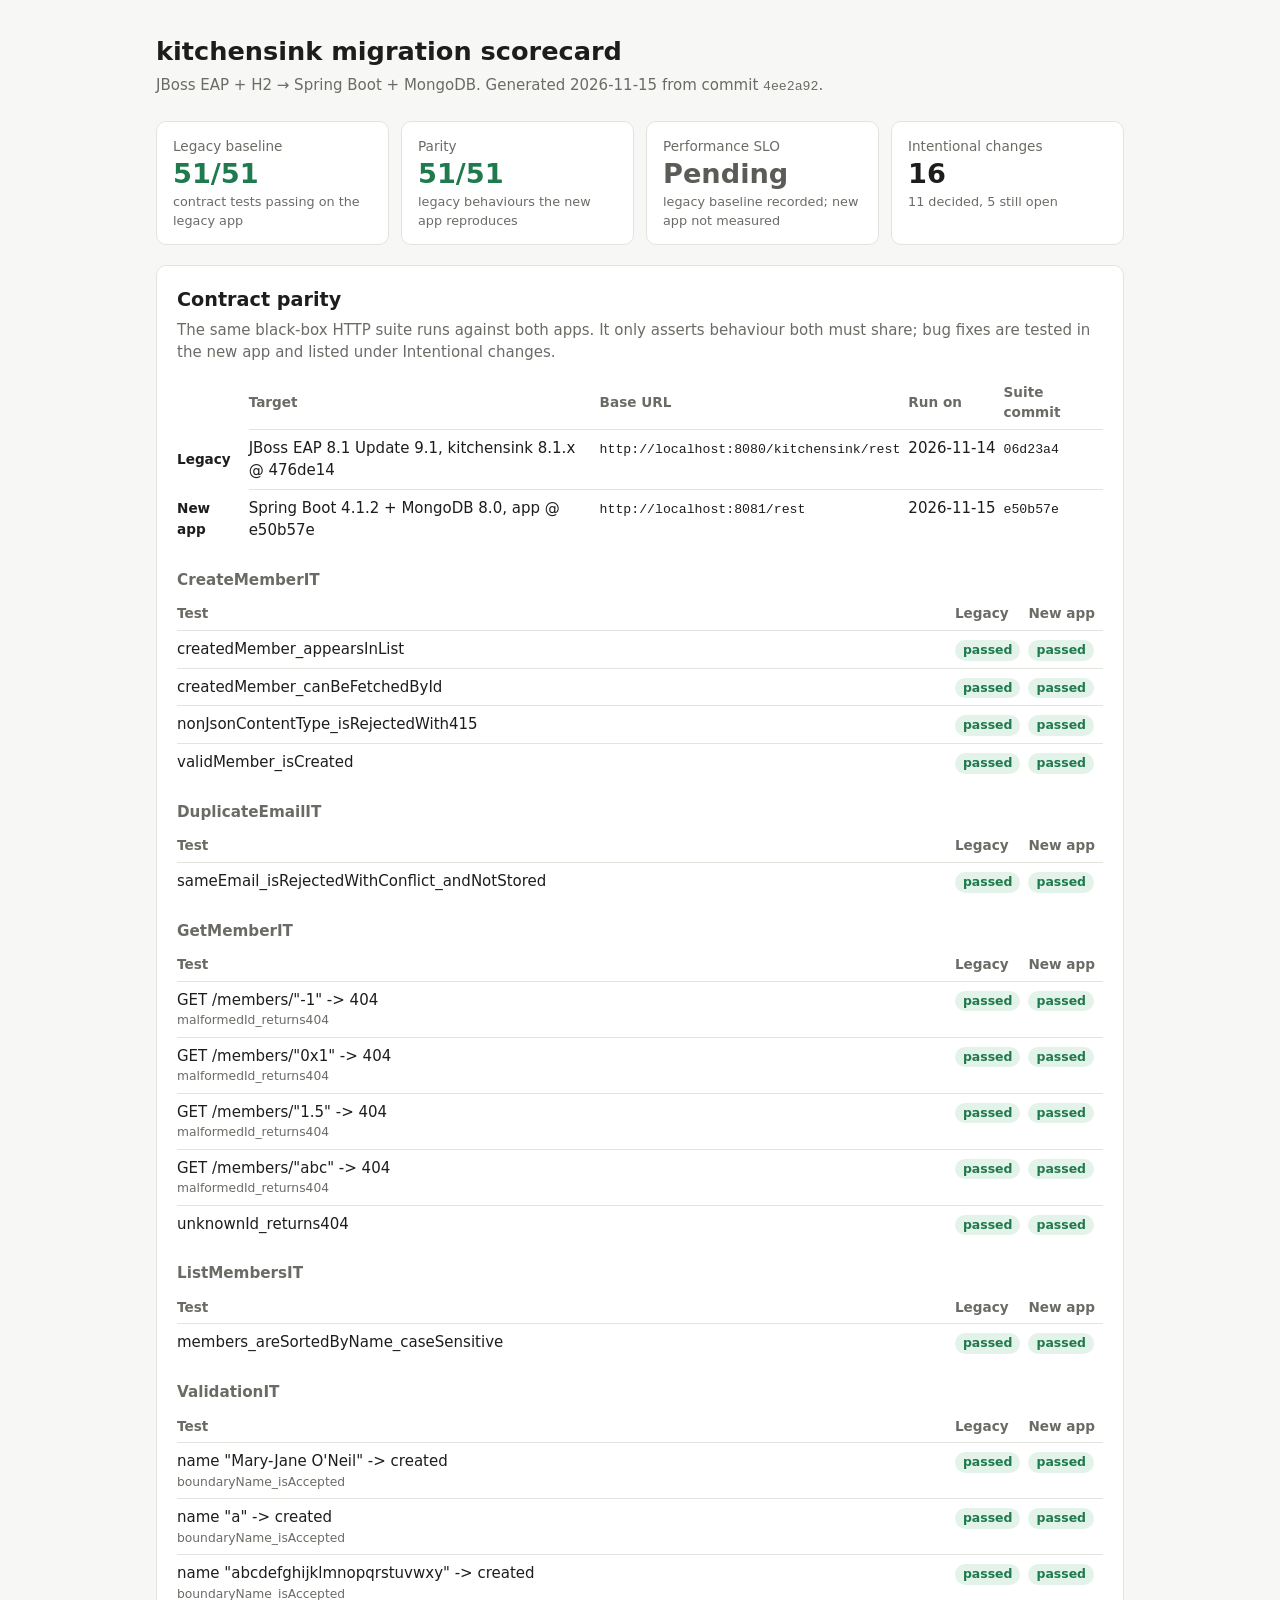
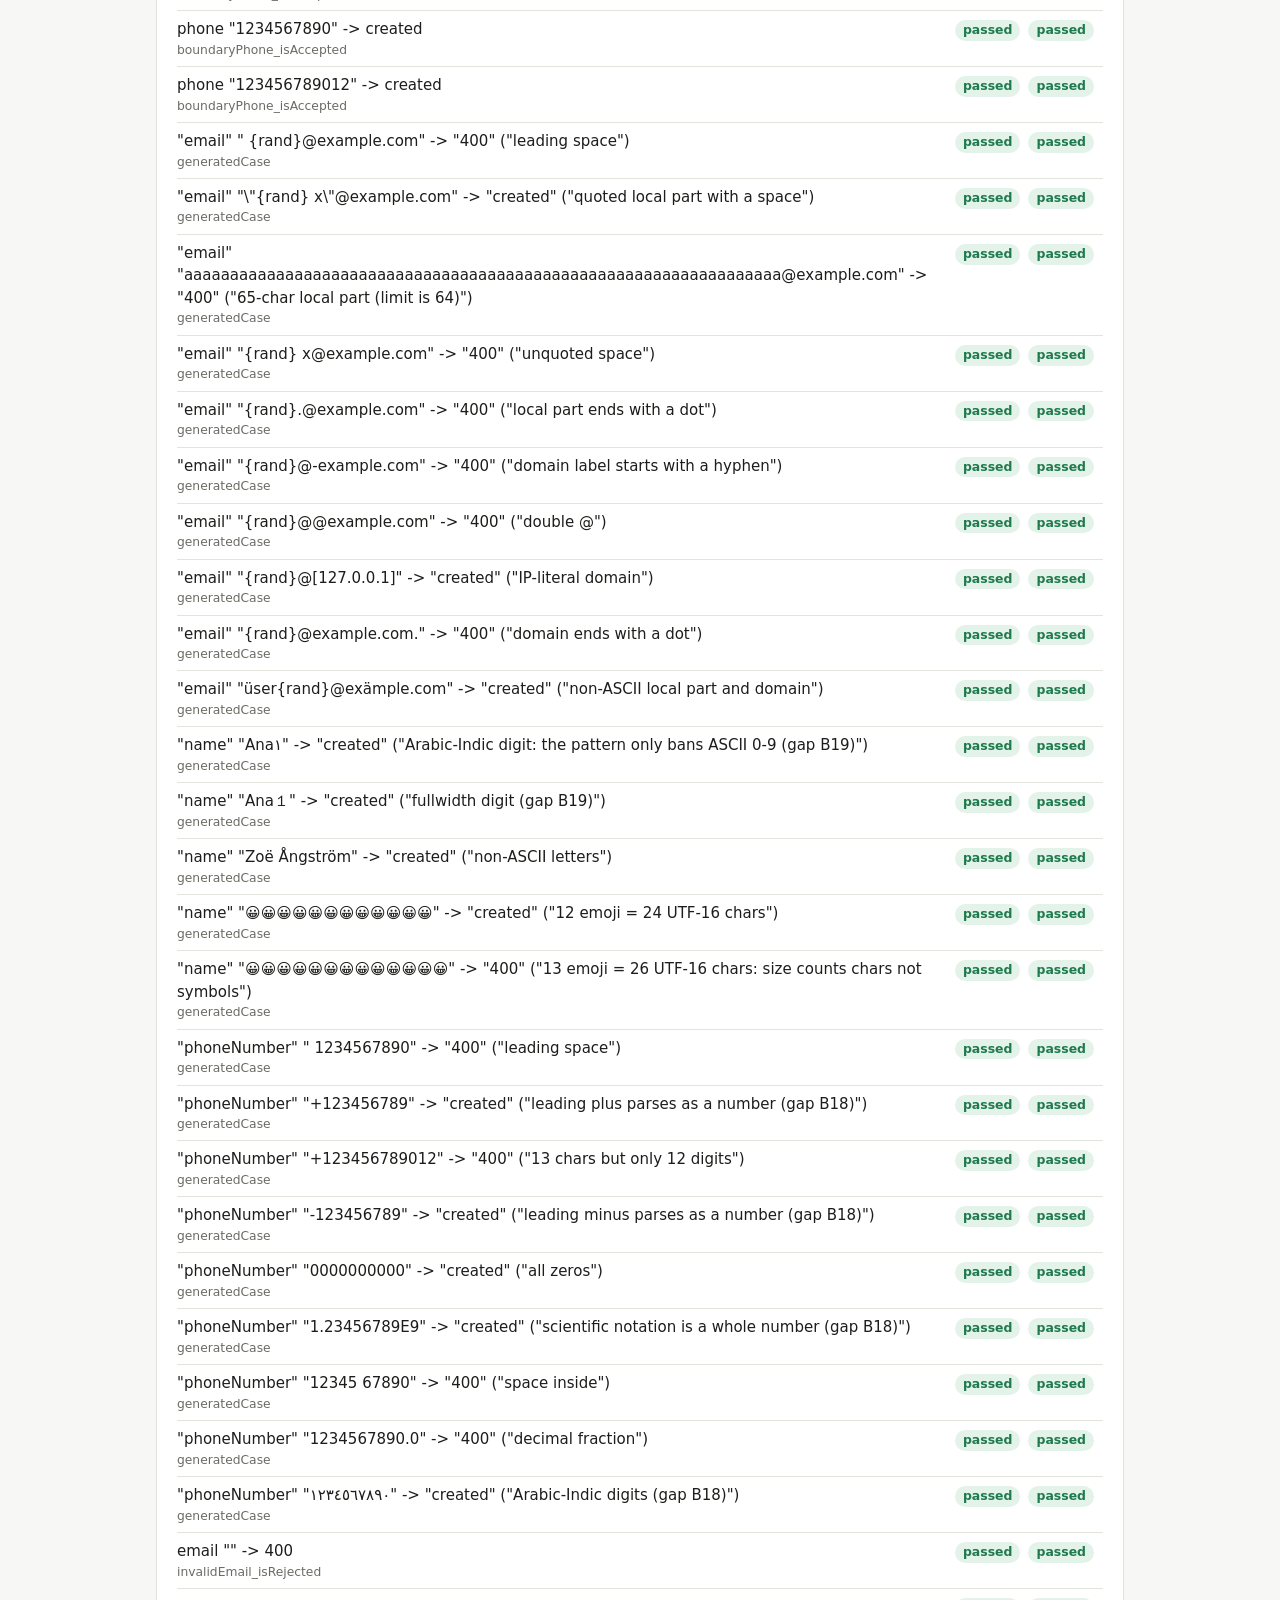
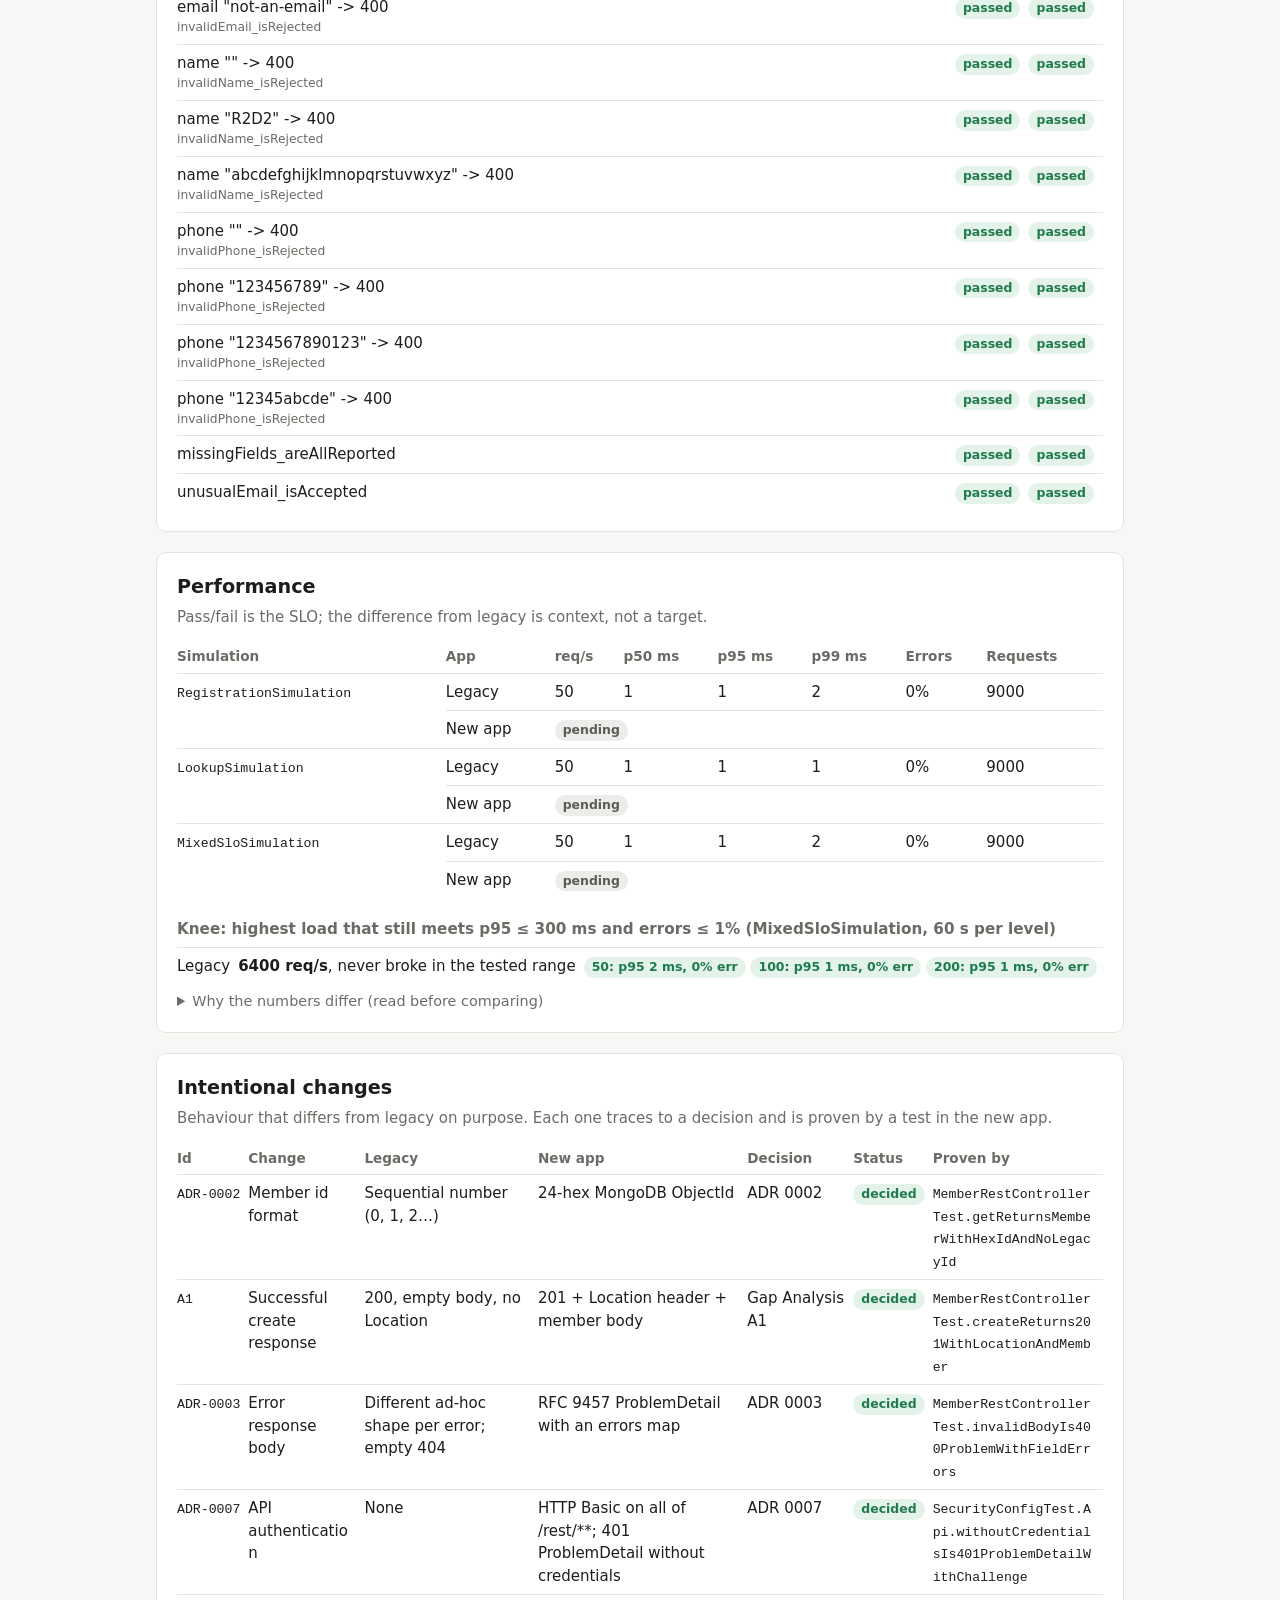
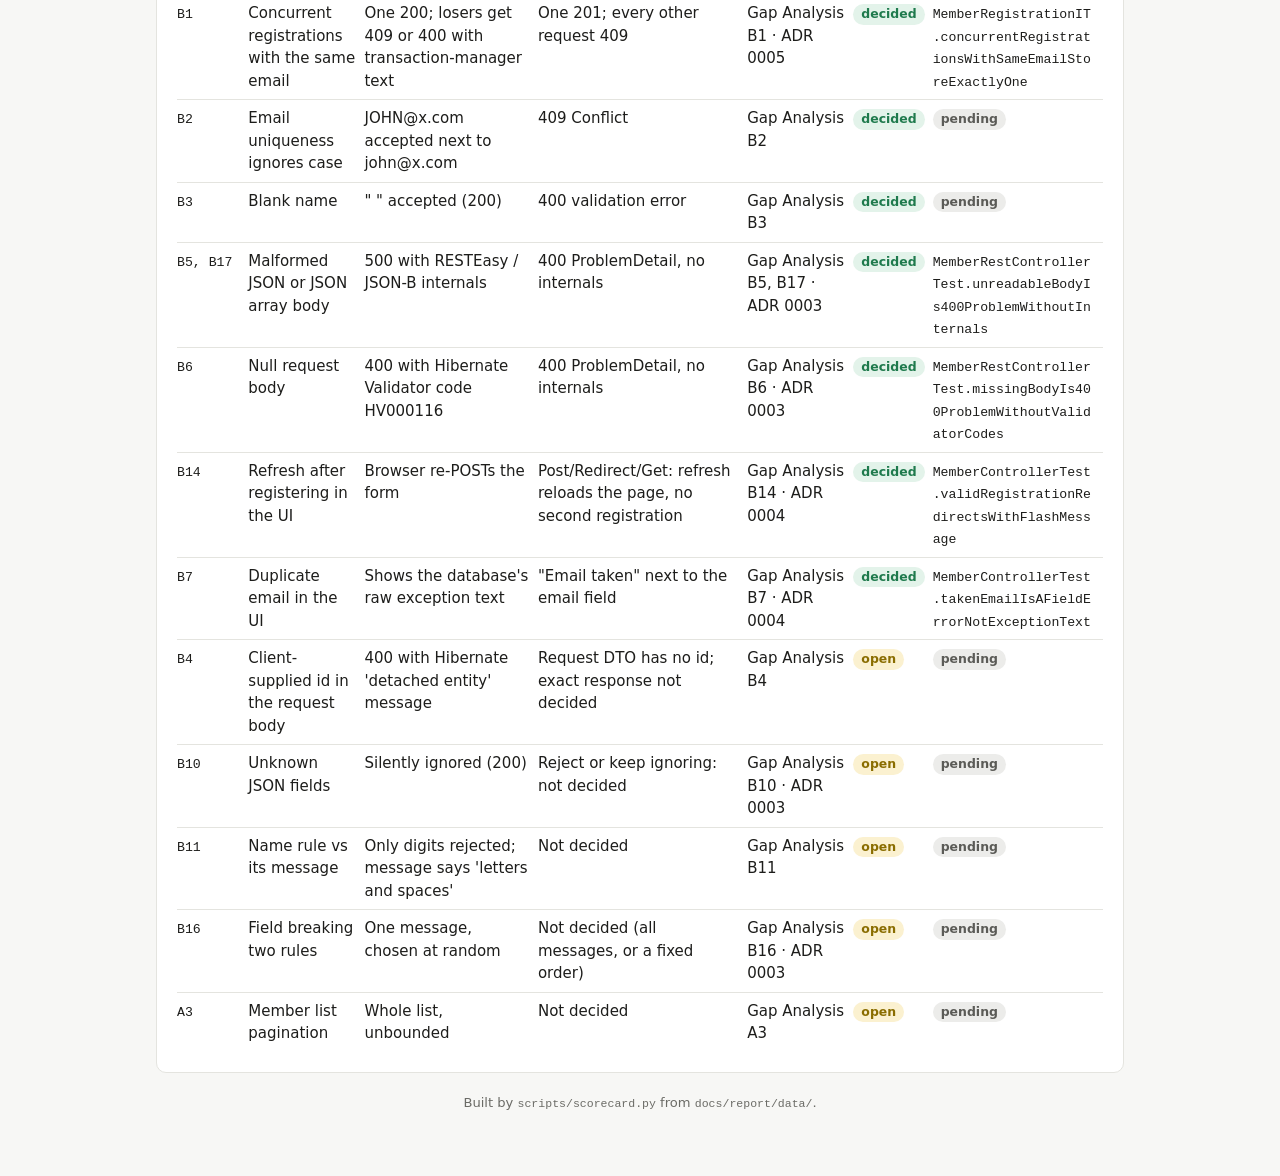
==== commit 8598d661: "Return every API error as ProblemDetail (#18) ADR 0003. Unknown or malformed member id is a 404 Prob" ====
--- a/docs/report/index.html
+++ b/docs/report/index.html
@@ -63,7 +63,7 @@
 <body>
 <main>
 <h1>kitchensink migration scorecard</h1>
-<p class="subtitle">JBoss EAP + H2 &rarr; Spring Boot + MongoDB. Generated 2026-11-15 from commit <code>a79c546</code>.</p>
+<p class="subtitle">JBoss EAP + H2 &rarr; Spring Boot + MongoDB. Generated 2026-11-15 from commit <code>4ee2a92</code>.</p>
 
 <div class="tiles"><div class="tile"><div class="tile-label">Legacy baseline</div><div class="tile-value ok">51/51</div><div class="tile-note">contract tests passing on the legacy app</div></div><div class="tile"><div class="tile-label">Parity</div><div class="tile-value ok">51/51</div><div class="tile-note">legacy behaviours the new app reproduces</div></div><div class="tile"><div class="tile-label">Performance SLO</div><div class="tile-value pending">Pending</div><div class="tile-note">legacy baseline recorded; new app not measured</div></div><div class="tile"><div class="tile-label">Intentional changes</div><div class="tile-value neutral">16</div><div class="tile-note">11 decided, 5 still open</div></div></div>
 
@@ -83,7 +83,7 @@
 <section class="card">
 <h2>Intentional changes</h2>
 <p class="lead">Behaviour that differs from legacy on purpose. Each one traces to a decision and is proven by a test in the new app.</p>
-<div class="scroll"><table class="deviations"><thead><tr><th>Id</th><th>Change</th><th>Legacy</th><th>New app</th><th>Decision</th><th>Status</th><th>Proven by</th></tr></thead><tbody><tr><td class="nowrap"><code>ADR-0002</code></td><td class="test">Member id format</td><td>Sequential number (0, 1, 2…)</td><td>24-hex MongoDB ObjectId</td><td>ADR 0002</td><td><span class="badge pass">decided</span></td><td><code>MemberRestControllerTest.getReturnsMemberWithHexIdAndNoLegacyId</code></td></tr><tr><td class="nowrap"><code>A1</code></td><td class="test">Successful create response</td><td>200, empty body, no Location</td><td>201 + Location header + member body</td><td>Gap Analysis A1</td><td><span class="badge pass">decided</span></td><td><code>MemberRestControllerTest.createReturns201WithLocationAndMember</code></td></tr><tr><td class="nowrap"><code>ADR-0003</code></td><td class="test">Error response body</td><td>Different ad-hoc shape per error; empty 404</td><td>RFC 9457 ProblemDetail with an errors map</td><td>ADR 0003</td><td><span class="badge pass">decided</span></td><td><span class="badge pending">pending</span></td></tr><tr><td class="nowrap"><code>ADR-0007</code></td><td class="test">API authentication</td><td>None</td><td>HTTP Basic on all of /rest/**; 401 ProblemDetail without credentials</td><td>ADR 0007</td><td><span class="badge pass">decided</span></td><td><code>SecurityConfigTest.Api.withoutCredentialsIs401ProblemDetailWithChallenge</code></td></tr><tr><td class="nowrap"><code>B1</code></td><td class="test">Concurrent registrations with the same email</td><td>One 200; losers get 409 or 400 with transaction-manager text</td><td>One 201; every other request 409</td><td>Gap Analysis B1 · ADR 0005</td><td><span class="badge pass">decided</span></td><td><code>MemberRegistrationIT.concurrentRegistrationsWithSameEmailStoreExactlyOne</code></td></tr><tr><td class="nowrap"><code>B2</code></td><td class="test">Email uniqueness ignores case</td><td>JOHN@x.com accepted next to john@x.com</td><td>409 Conflict</td><td>Gap Analysis B2</td><td><span class="badge pass">decided</span></td><td><span class="badge pending">pending</span></td></tr><tr><td class="nowrap"><code>B3</code></td><td class="test">Blank name</td><td>&quot;   &quot; accepted (200)</td><td>400 validation error</td><td>Gap Analysis B3</td><td><span class="badge pass">decided</span></td><td><span class="badge pending">pending</span></td></tr><tr><td class="nowrap"><code>B5, B17</code></td><td class="test">Malformed JSON or JSON array body</td><td>500 with RESTEasy / JSON-B internals</td><td>400 ProblemDetail, no internals</td><td>Gap Analysis B5, B17 · ADR 0003</td><td><span class="badge pass">decided</span></td><td><span class="badge pending">pending</span></td></tr><tr><td class="nowrap"><code>B6</code></td><td class="test">Null request body</td><td>400 with Hibernate Validator code HV000116</td><td>400 ProblemDetail, no internals</td><td>Gap Analysis B6 · ADR 0003</td><td><span class="badge pass">decided</span></td><td><span class="badge pending">pending</span></td></tr><tr><td class="nowrap"><code>B14</code></td><td class="test">Refresh after registering in the UI</td><td>Browser re-POSTs the form</td><td>Post/Redirect/Get: refresh reloads the page, no second registration</td><td>Gap Analysis B14 · ADR 0004</td><td><span class="badge pass">decided</span></td><td><code>MemberControllerTest.validRegistrationRedirectsWithFlashMessage</code></td></tr><tr><td class="nowrap"><code>B7</code></td><td class="test">Duplicate email in the UI</td><td>Shows the database&#x27;s raw exception text</td><td>&quot;Email taken&quot; next to the email field</td><td>Gap Analysis B7 · ADR 0004</td><td><span class="badge pass">decided</span></td><td><code>MemberControllerTest.takenEmailIsAFieldErrorNotExceptionText</code></td></tr><tr><td class="nowrap"><code>B4</code></td><td class="test">Client-supplied id in the request body</td><td>400 with Hibernate &#x27;detached entity&#x27; message</td><td>Request DTO has no id; exact response not decided</td><td>Gap Analysis B4</td><td><span class="badge skip">open</span></td><td><span class="badge pending">pending</span></td></tr><tr><td class="nowrap"><code>B10</code></td><td class="test">Unknown JSON fields</td><td>Silently ignored (200)</td><td>Reject or keep ignoring: not decided</td><td>Gap Analysis B10 · ADR 0003</td><td><span class="badge skip">open</span></td><td><span class="badge pending">pending</span></td></tr><tr><td class="nowrap"><code>B11</code></td><td class="test">Name rule vs its message</td><td>Only digits rejected; message says &#x27;letters and spaces&#x27;</td><td>Not decided</td><td>Gap Analysis B11</td><td><span class="badge skip">open</span></td><td><span class="badge pending">pending</span></td></tr><tr><td class="nowrap"><code>B16</code></td><td class="test">Field breaking two rules</td><td>One message, chosen at random</td><td>Not decided (all messages, or a fixed order)</td><td>Gap Analysis B16 · ADR 0003</td><td><span class="badge skip">open</span></td><td><span class="badge pending">pending</span></td></tr><tr><td class="nowrap"><code>A3</code></td><td class="test">Member list pagination</td><td>Whole list, unbounded</td><td>Not decided</td><td>Gap Analysis A3</td><td><span class="badge skip">open</span></td><td><span class="badge pending">pending</span></td></tr></tbody></table></div>
+<div class="scroll"><table class="deviations"><thead><tr><th>Id</th><th>Change</th><th>Legacy</th><th>New app</th><th>Decision</th><th>Status</th><th>Proven by</th></tr></thead><tbody><tr><td class="nowrap"><code>ADR-0002</code></td><td class="test">Member id format</td><td>Sequential number (0, 1, 2…)</td><td>24-hex MongoDB ObjectId</td><td>ADR 0002</td><td><span class="badge pass">decided</span></td><td><code>MemberRestControllerTest.getReturnsMemberWithHexIdAndNoLegacyId</code></td></tr><tr><td class="nowrap"><code>A1</code></td><td class="test">Successful create response</td><td>200, empty body, no Location</td><td>201 + Location header + member body</td><td>Gap Analysis A1</td><td><span class="badge pass">decided</span></td><td><code>MemberRestControllerTest.createReturns201WithLocationAndMember</code></td></tr><tr><td class="nowrap"><code>ADR-0003</code></td><td class="test">Error response body</td><td>Different ad-hoc shape per error; empty 404</td><td>RFC 9457 ProblemDetail with an errors map</td><td>ADR 0003</td><td><span class="badge pass">decided</span></td><td><code>MemberRestControllerTest.invalidBodyIs400ProblemWithFieldErrors</code></td></tr><tr><td class="nowrap"><code>ADR-0007</code></td><td class="test">API authentication</td><td>None</td><td>HTTP Basic on all of /rest/**; 401 ProblemDetail without credentials</td><td>ADR 0007</td><td><span class="badge pass">decided</span></td><td><code>SecurityConfigTest.Api.withoutCredentialsIs401ProblemDetailWithChallenge</code></td></tr><tr><td class="nowrap"><code>B1</code></td><td class="test">Concurrent registrations with the same email</td><td>One 200; losers get 409 or 400 with transaction-manager text</td><td>One 201; every other request 409</td><td>Gap Analysis B1 · ADR 0005</td><td><span class="badge pass">decided</span></td><td><code>MemberRegistrationIT.concurrentRegistrationsWithSameEmailStoreExactlyOne</code></td></tr><tr><td class="nowrap"><code>B2</code></td><td class="test">Email uniqueness ignores case</td><td>JOHN@x.com accepted next to john@x.com</td><td>409 Conflict</td><td>Gap Analysis B2</td><td><span class="badge pass">decided</span></td><td><span class="badge pending">pending</span></td></tr><tr><td class="nowrap"><code>B3</code></td><td class="test">Blank name</td><td>&quot;   &quot; accepted (200)</td><td>400 validation error</td><td>Gap Analysis B3</td><td><span class="badge pass">decided</span></td><td><span class="badge pending">pending</span></td></tr><tr><td class="nowrap"><code>B5, B17</code></td><td class="test">Malformed JSON or JSON array body</td><td>500 with RESTEasy / JSON-B internals</td><td>400 ProblemDetail, no internals</td><td>Gap Analysis B5, B17 · ADR 0003</td><td><span class="badge pass">decided</span></td><td><code>MemberRestControllerTest.unreadableBodyIs400ProblemWithoutInternals</code></td></tr><tr><td class="nowrap"><code>B6</code></td><td class="test">Null request body</td><td>400 with Hibernate Validator code HV000116</td><td>400 ProblemDetail, no internals</td><td>Gap Analysis B6 · ADR 0003</td><td><span class="badge pass">decided</span></td><td><code>MemberRestControllerTest.missingBodyIs400ProblemWithoutValidatorCodes</code></td></tr><tr><td class="nowrap"><code>B14</code></td><td class="test">Refresh after registering in the UI</td><td>Browser re-POSTs the form</td><td>Post/Redirect/Get: refresh reloads the page, no second registration</td><td>Gap Analysis B14 · ADR 0004</td><td><span class="badge pass">decided</span></td><td><code>MemberControllerTest.validRegistrationRedirectsWithFlashMessage</code></td></tr><tr><td class="nowrap"><code>B7</code></td><td class="test">Duplicate email in the UI</td><td>Shows the database&#x27;s raw exception text</td><td>&quot;Email taken&quot; next to the email field</td><td>Gap Analysis B7 · ADR 0004</td><td><span class="badge pass">decided</span></td><td><code>MemberControllerTest.takenEmailIsAFieldErrorNotExceptionText</code></td></tr><tr><td class="nowrap"><code>B4</code></td><td class="test">Client-supplied id in the request body</td><td>400 with Hibernate &#x27;detached entity&#x27; message</td><td>Request DTO has no id; exact response not decided</td><td>Gap Analysis B4</td><td><span class="badge skip">open</span></td><td><span class="badge pending">pending</span></td></tr><tr><td class="nowrap"><code>B10</code></td><td class="test">Unknown JSON fields</td><td>Silently ignored (200)</td><td>Reject or keep ignoring: not decided</td><td>Gap Analysis B10 · ADR 0003</td><td><span class="badge skip">open</span></td><td><span class="badge pending">pending</span></td></tr><tr><td class="nowrap"><code>B11</code></td><td class="test">Name rule vs its message</td><td>Only digits rejected; message says &#x27;letters and spaces&#x27;</td><td>Not decided</td><td>Gap Analysis B11</td><td><span class="badge skip">open</span></td><td><span class="badge pending">pending</span></td></tr><tr><td class="nowrap"><code>B16</code></td><td class="test">Field breaking two rules</td><td>One message, chosen at random</td><td>Not decided (all messages, or a fixed order)</td><td>Gap Analysis B16 · ADR 0003</td><td><span class="badge skip">open</span></td><td><span class="badge pending">pending</span></td></tr><tr><td class="nowrap"><code>A3</code></td><td class="test">Member list pagination</td><td>Whole list, unbounded</td><td>Not decided</td><td>Gap Analysis A3</td><td><span class="badge skip">open</span></td><td><span class="badge pending">pending</span></td></tr></tbody></table></div>
 </section>
 
 <footer>Built by <code>scripts/scorecard.py</code> from <code>docs/report/data/</code>.</footer>
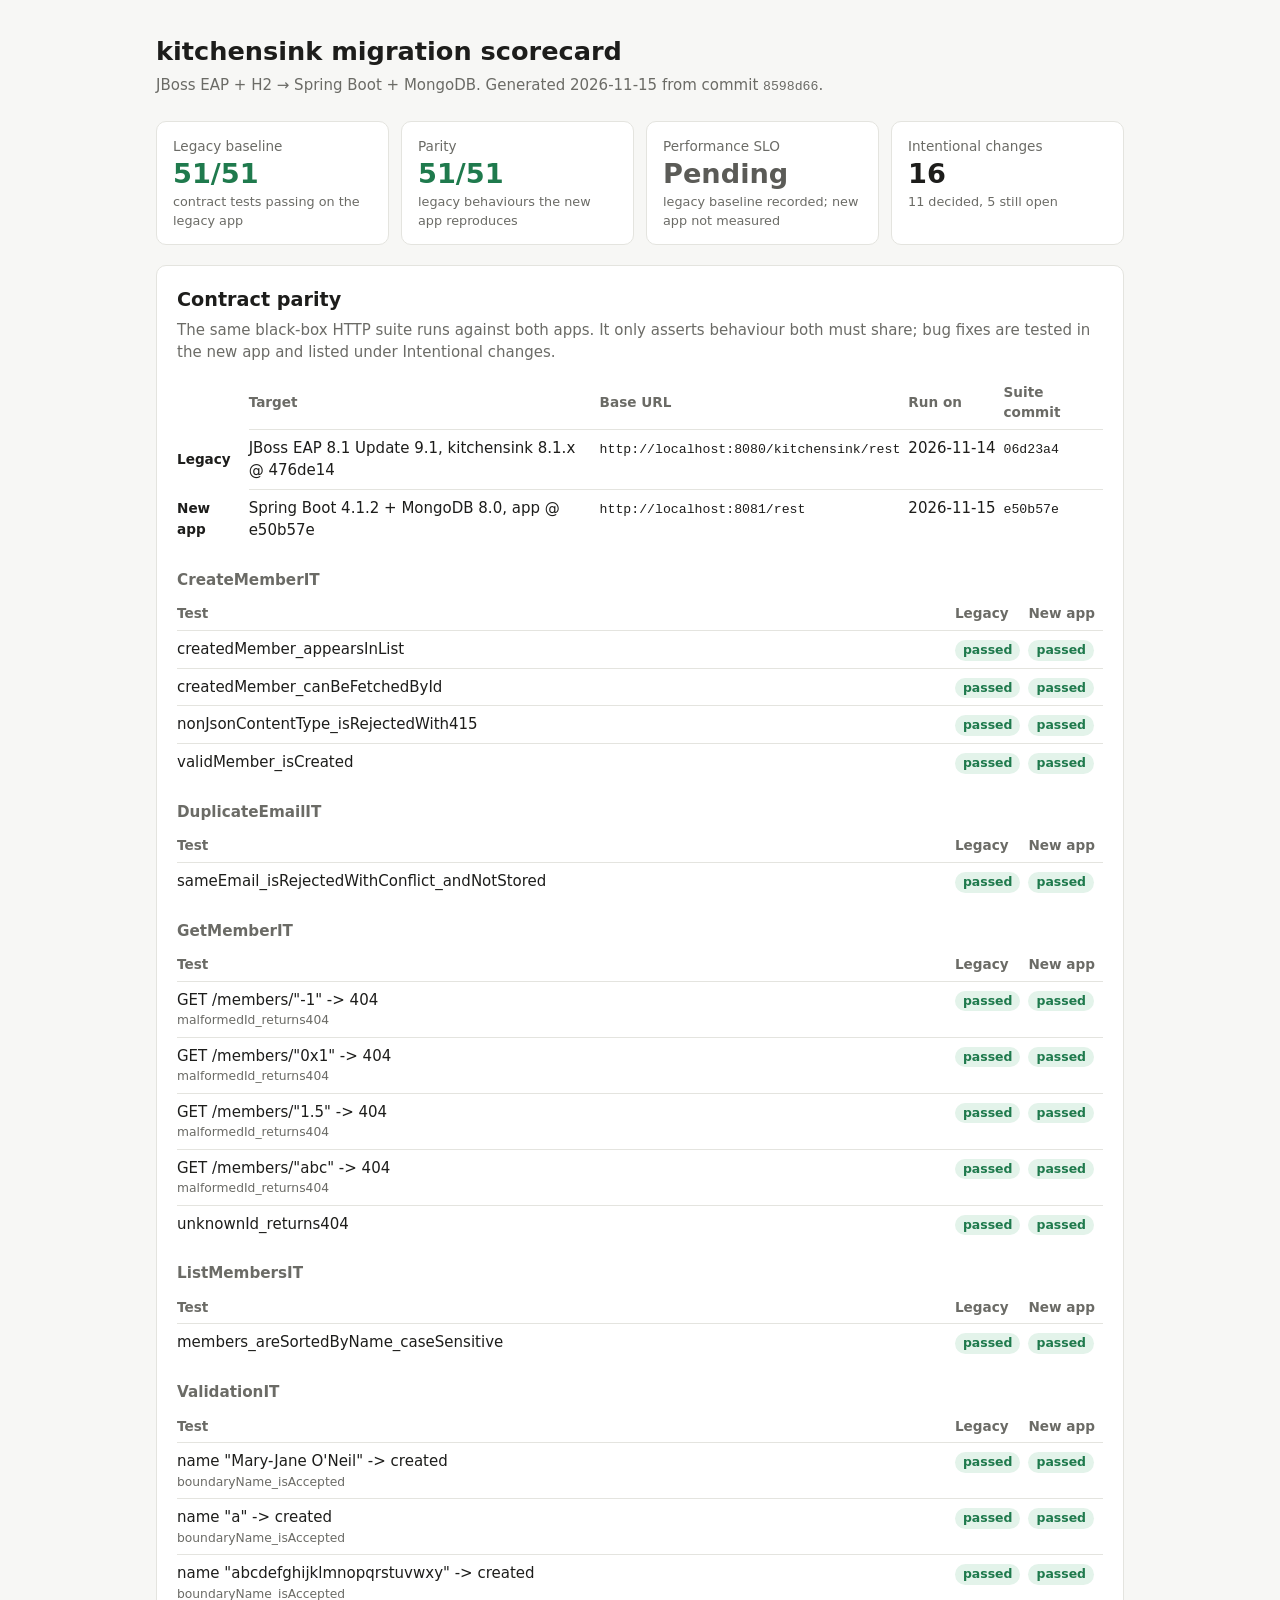
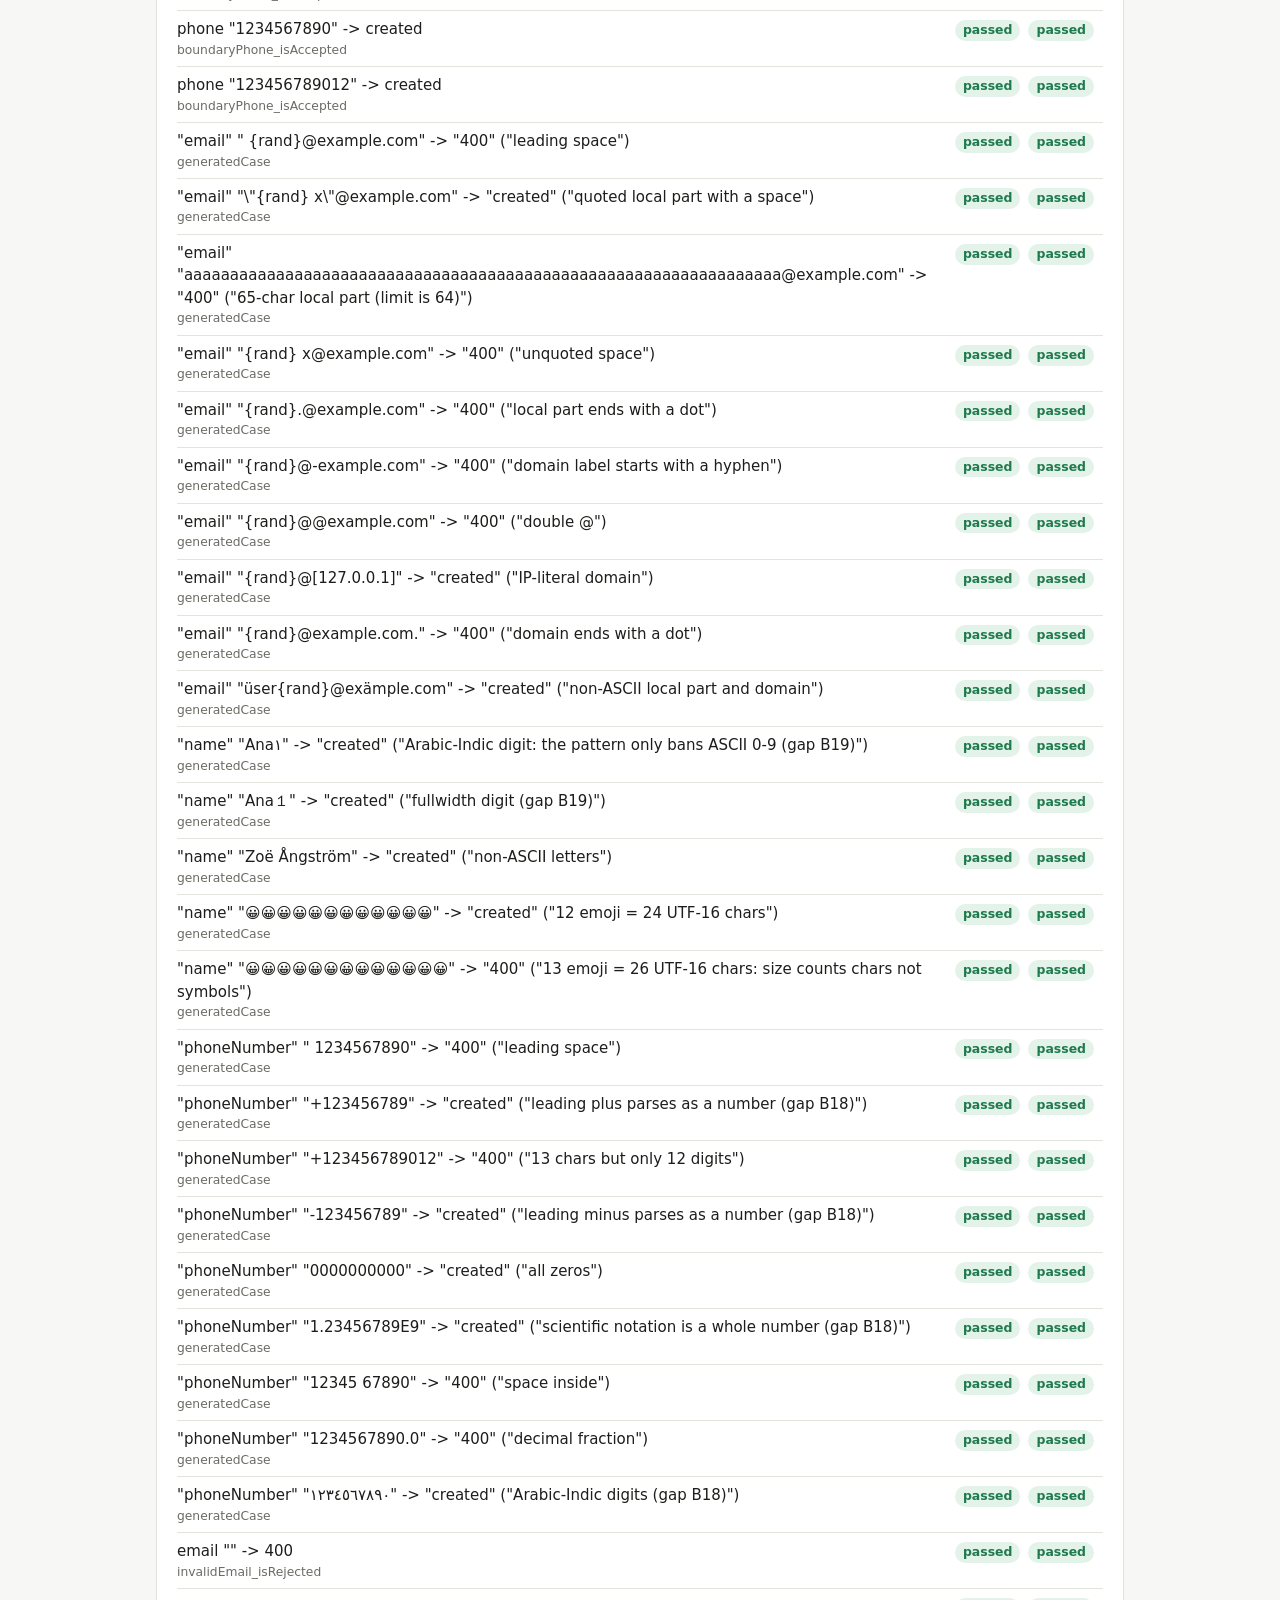
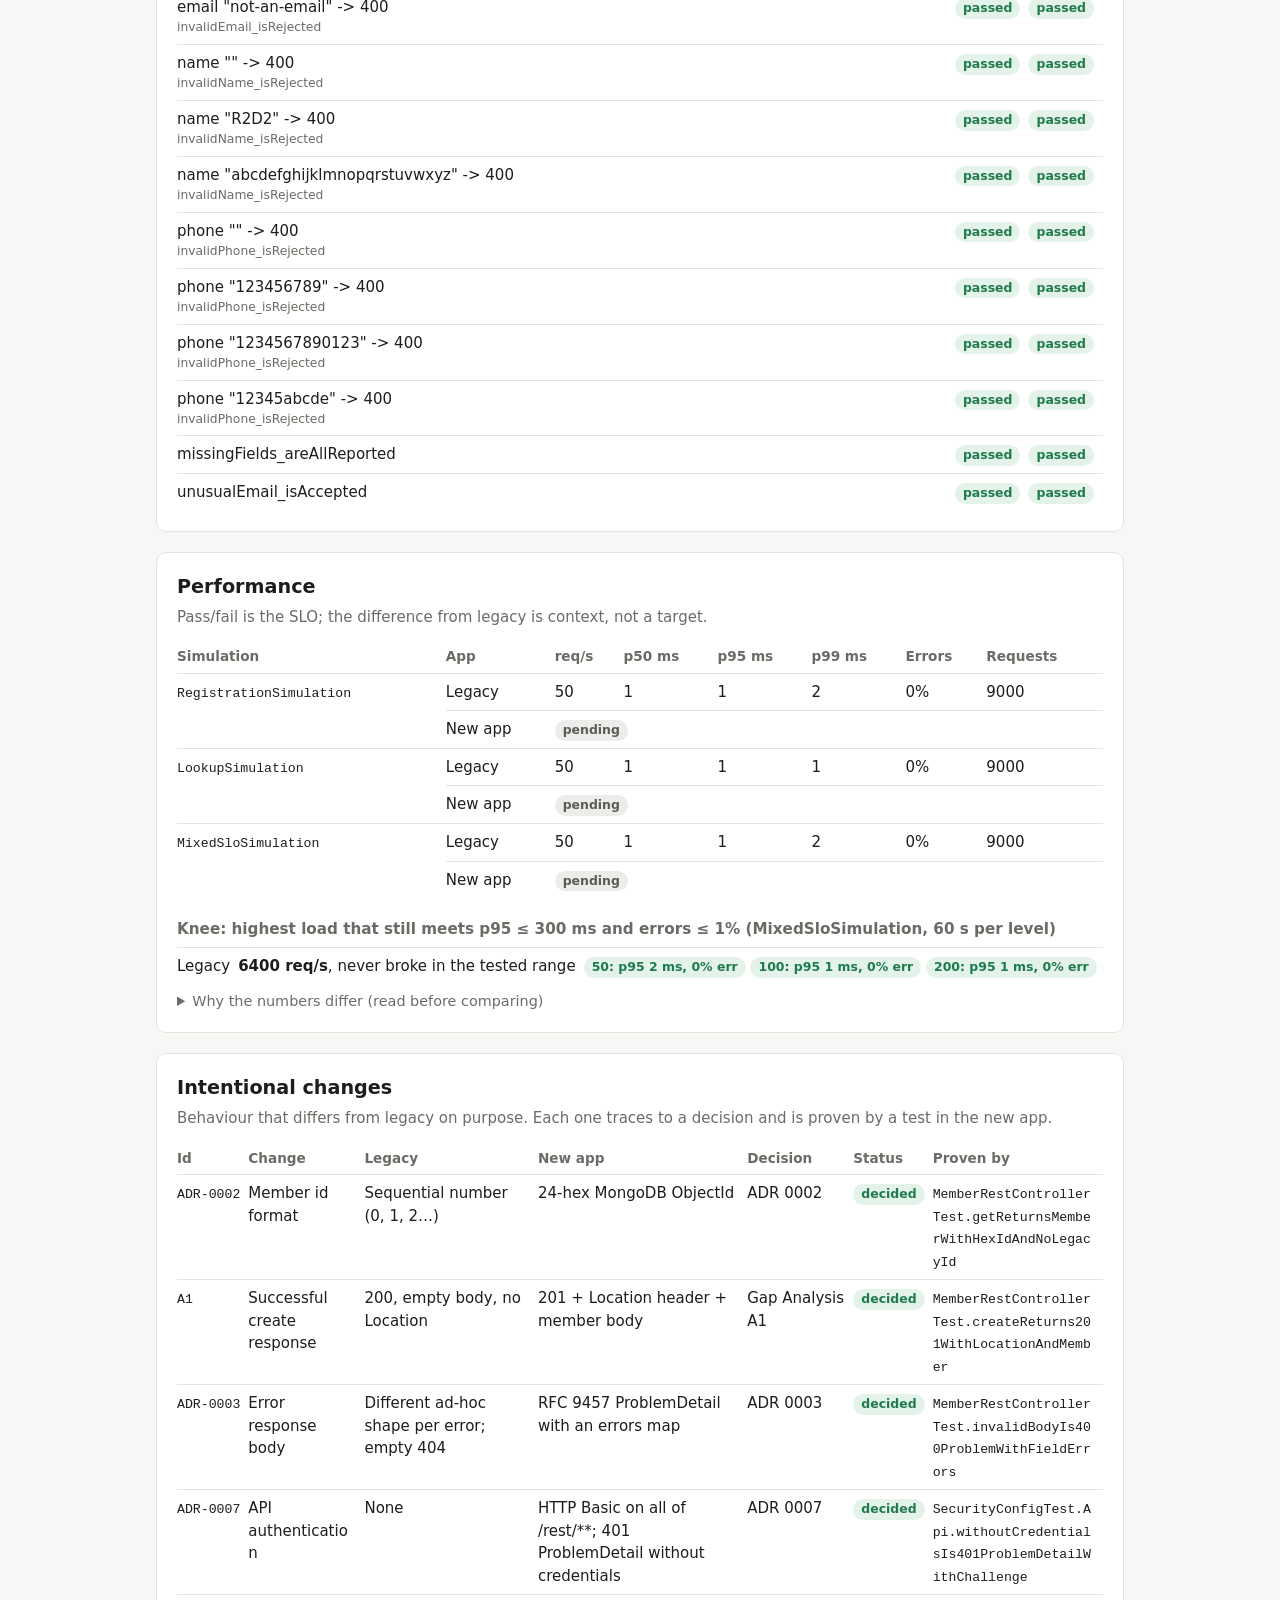
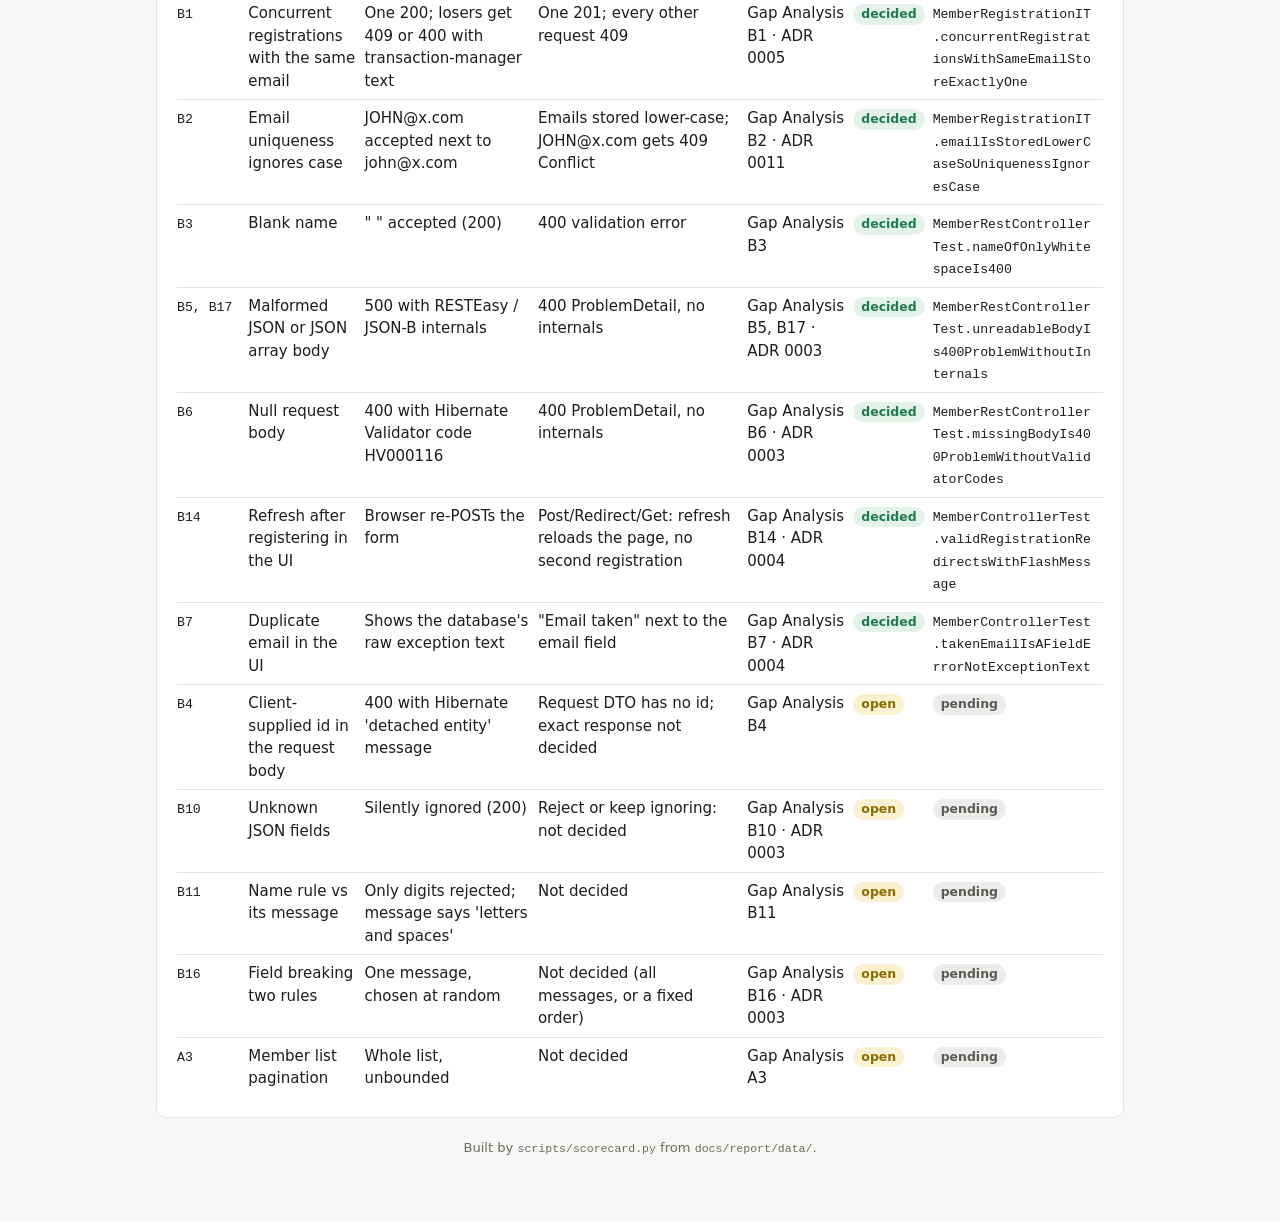
==== commit 9876da8c: "Make email uniqueness ignore case and reject blank names (#20) B2: new members' emails are stored lo" ====
--- a/docs/report/index.html
+++ b/docs/report/index.html
@@ -63,7 +63,7 @@
 <body>
 <main>
 <h1>kitchensink migration scorecard</h1>
-<p class="subtitle">JBoss EAP + H2 &rarr; Spring Boot + MongoDB. Generated 2026-11-15 from commit <code>4ee2a92</code>.</p>
+<p class="subtitle">JBoss EAP + H2 &rarr; Spring Boot + MongoDB. Generated 2026-11-15 from commit <code>8598d66</code>.</p>
 
 <div class="tiles"><div class="tile"><div class="tile-label">Legacy baseline</div><div class="tile-value ok">51/51</div><div class="tile-note">contract tests passing on the legacy app</div></div><div class="tile"><div class="tile-label">Parity</div><div class="tile-value ok">51/51</div><div class="tile-note">legacy behaviours the new app reproduces</div></div><div class="tile"><div class="tile-label">Performance SLO</div><div class="tile-value pending">Pending</div><div class="tile-note">legacy baseline recorded; new app not measured</div></div><div class="tile"><div class="tile-label">Intentional changes</div><div class="tile-value neutral">16</div><div class="tile-note">11 decided, 5 still open</div></div></div>
 
@@ -83,7 +83,7 @@
 <section class="card">
 <h2>Intentional changes</h2>
 <p class="lead">Behaviour that differs from legacy on purpose. Each one traces to a decision and is proven by a test in the new app.</p>
-<div class="scroll"><table class="deviations"><thead><tr><th>Id</th><th>Change</th><th>Legacy</th><th>New app</th><th>Decision</th><th>Status</th><th>Proven by</th></tr></thead><tbody><tr><td class="nowrap"><code>ADR-0002</code></td><td class="test">Member id format</td><td>Sequential number (0, 1, 2…)</td><td>24-hex MongoDB ObjectId</td><td>ADR 0002</td><td><span class="badge pass">decided</span></td><td><code>MemberRestControllerTest.getReturnsMemberWithHexIdAndNoLegacyId</code></td></tr><tr><td class="nowrap"><code>A1</code></td><td class="test">Successful create response</td><td>200, empty body, no Location</td><td>201 + Location header + member body</td><td>Gap Analysis A1</td><td><span class="badge pass">decided</span></td><td><code>MemberRestControllerTest.createReturns201WithLocationAndMember</code></td></tr><tr><td class="nowrap"><code>ADR-0003</code></td><td class="test">Error response body</td><td>Different ad-hoc shape per error; empty 404</td><td>RFC 9457 ProblemDetail with an errors map</td><td>ADR 0003</td><td><span class="badge pass">decided</span></td><td><code>MemberRestControllerTest.invalidBodyIs400ProblemWithFieldErrors</code></td></tr><tr><td class="nowrap"><code>ADR-0007</code></td><td class="test">API authentication</td><td>None</td><td>HTTP Basic on all of /rest/**; 401 ProblemDetail without credentials</td><td>ADR 0007</td><td><span class="badge pass">decided</span></td><td><code>SecurityConfigTest.Api.withoutCredentialsIs401ProblemDetailWithChallenge</code></td></tr><tr><td class="nowrap"><code>B1</code></td><td class="test">Concurrent registrations with the same email</td><td>One 200; losers get 409 or 400 with transaction-manager text</td><td>One 201; every other request 409</td><td>Gap Analysis B1 · ADR 0005</td><td><span class="badge pass">decided</span></td><td><code>MemberRegistrationIT.concurrentRegistrationsWithSameEmailStoreExactlyOne</code></td></tr><tr><td class="nowrap"><code>B2</code></td><td class="test">Email uniqueness ignores case</td><td>JOHN@x.com accepted next to john@x.com</td><td>409 Conflict</td><td>Gap Analysis B2</td><td><span class="badge pass">decided</span></td><td><span class="badge pending">pending</span></td></tr><tr><td class="nowrap"><code>B3</code></td><td class="test">Blank name</td><td>&quot;   &quot; accepted (200)</td><td>400 validation error</td><td>Gap Analysis B3</td><td><span class="badge pass">decided</span></td><td><span class="badge pending">pending</span></td></tr><tr><td class="nowrap"><code>B5, B17</code></td><td class="test">Malformed JSON or JSON array body</td><td>500 with RESTEasy / JSON-B internals</td><td>400 ProblemDetail, no internals</td><td>Gap Analysis B5, B17 · ADR 0003</td><td><span class="badge pass">decided</span></td><td><code>MemberRestControllerTest.unreadableBodyIs400ProblemWithoutInternals</code></td></tr><tr><td class="nowrap"><code>B6</code></td><td class="test">Null request body</td><td>400 with Hibernate Validator code HV000116</td><td>400 ProblemDetail, no internals</td><td>Gap Analysis B6 · ADR 0003</td><td><span class="badge pass">decided</span></td><td><code>MemberRestControllerTest.missingBodyIs400ProblemWithoutValidatorCodes</code></td></tr><tr><td class="nowrap"><code>B14</code></td><td class="test">Refresh after registering in the UI</td><td>Browser re-POSTs the form</td><td>Post/Redirect/Get: refresh reloads the page, no second registration</td><td>Gap Analysis B14 · ADR 0004</td><td><span class="badge pass">decided</span></td><td><code>MemberControllerTest.validRegistrationRedirectsWithFlashMessage</code></td></tr><tr><td class="nowrap"><code>B7</code></td><td class="test">Duplicate email in the UI</td><td>Shows the database&#x27;s raw exception text</td><td>&quot;Email taken&quot; next to the email field</td><td>Gap Analysis B7 · ADR 0004</td><td><span class="badge pass">decided</span></td><td><code>MemberControllerTest.takenEmailIsAFieldErrorNotExceptionText</code></td></tr><tr><td class="nowrap"><code>B4</code></td><td class="test">Client-supplied id in the request body</td><td>400 with Hibernate &#x27;detached entity&#x27; message</td><td>Request DTO has no id; exact response not decided</td><td>Gap Analysis B4</td><td><span class="badge skip">open</span></td><td><span class="badge pending">pending</span></td></tr><tr><td class="nowrap"><code>B10</code></td><td class="test">Unknown JSON fields</td><td>Silently ignored (200)</td><td>Reject or keep ignoring: not decided</td><td>Gap Analysis B10 · ADR 0003</td><td><span class="badge skip">open</span></td><td><span class="badge pending">pending</span></td></tr><tr><td class="nowrap"><code>B11</code></td><td class="test">Name rule vs its message</td><td>Only digits rejected; message says &#x27;letters and spaces&#x27;</td><td>Not decided</td><td>Gap Analysis B11</td><td><span class="badge skip">open</span></td><td><span class="badge pending">pending</span></td></tr><tr><td class="nowrap"><code>B16</code></td><td class="test">Field breaking two rules</td><td>One message, chosen at random</td><td>Not decided (all messages, or a fixed order)</td><td>Gap Analysis B16 · ADR 0003</td><td><span class="badge skip">open</span></td><td><span class="badge pending">pending</span></td></tr><tr><td class="nowrap"><code>A3</code></td><td class="test">Member list pagination</td><td>Whole list, unbounded</td><td>Not decided</td><td>Gap Analysis A3</td><td><span class="badge skip">open</span></td><td><span class="badge pending">pending</span></td></tr></tbody></table></div>
+<div class="scroll"><table class="deviations"><thead><tr><th>Id</th><th>Change</th><th>Legacy</th><th>New app</th><th>Decision</th><th>Status</th><th>Proven by</th></tr></thead><tbody><tr><td class="nowrap"><code>ADR-0002</code></td><td class="test">Member id format</td><td>Sequential number (0, 1, 2…)</td><td>24-hex MongoDB ObjectId</td><td>ADR 0002</td><td><span class="badge pass">decided</span></td><td><code>MemberRestControllerTest.getReturnsMemberWithHexIdAndNoLegacyId</code></td></tr><tr><td class="nowrap"><code>A1</code></td><td class="test">Successful create response</td><td>200, empty body, no Location</td><td>201 + Location header + member body</td><td>Gap Analysis A1</td><td><span class="badge pass">decided</span></td><td><code>MemberRestControllerTest.createReturns201WithLocationAndMember</code></td></tr><tr><td class="nowrap"><code>ADR-0003</code></td><td class="test">Error response body</td><td>Different ad-hoc shape per error; empty 404</td><td>RFC 9457 ProblemDetail with an errors map</td><td>ADR 0003</td><td><span class="badge pass">decided</span></td><td><code>MemberRestControllerTest.invalidBodyIs400ProblemWithFieldErrors</code></td></tr><tr><td class="nowrap"><code>ADR-0007</code></td><td class="test">API authentication</td><td>None</td><td>HTTP Basic on all of /rest/**; 401 ProblemDetail without credentials</td><td>ADR 0007</td><td><span class="badge pass">decided</span></td><td><code>SecurityConfigTest.Api.withoutCredentialsIs401ProblemDetailWithChallenge</code></td></tr><tr><td class="nowrap"><code>B1</code></td><td class="test">Concurrent registrations with the same email</td><td>One 200; losers get 409 or 400 with transaction-manager text</td><td>One 201; every other request 409</td><td>Gap Analysis B1 · ADR 0005</td><td><span class="badge pass">decided</span></td><td><code>MemberRegistrationIT.concurrentRegistrationsWithSameEmailStoreExactlyOne</code></td></tr><tr><td class="nowrap"><code>B2</code></td><td class="test">Email uniqueness ignores case</td><td>JOHN@x.com accepted next to john@x.com</td><td>Emails stored lower-case; JOHN@x.com gets 409 Conflict</td><td>Gap Analysis B2 · ADR 0011</td><td><span class="badge pass">decided</span></td><td><code>MemberRegistrationIT.emailIsStoredLowerCaseSoUniquenessIgnoresCase</code></td></tr><tr><td class="nowrap"><code>B3</code></td><td class="test">Blank name</td><td>&quot;   &quot; accepted (200)</td><td>400 validation error</td><td>Gap Analysis B3</td><td><span class="badge pass">decided</span></td><td><code>MemberRestControllerTest.nameOfOnlyWhitespaceIs400</code></td></tr><tr><td class="nowrap"><code>B5, B17</code></td><td class="test">Malformed JSON or JSON array body</td><td>500 with RESTEasy / JSON-B internals</td><td>400 ProblemDetail, no internals</td><td>Gap Analysis B5, B17 · ADR 0003</td><td><span class="badge pass">decided</span></td><td><code>MemberRestControllerTest.unreadableBodyIs400ProblemWithoutInternals</code></td></tr><tr><td class="nowrap"><code>B6</code></td><td class="test">Null request body</td><td>400 with Hibernate Validator code HV000116</td><td>400 ProblemDetail, no internals</td><td>Gap Analysis B6 · ADR 0003</td><td><span class="badge pass">decided</span></td><td><code>MemberRestControllerTest.missingBodyIs400ProblemWithoutValidatorCodes</code></td></tr><tr><td class="nowrap"><code>B14</code></td><td class="test">Refresh after registering in the UI</td><td>Browser re-POSTs the form</td><td>Post/Redirect/Get: refresh reloads the page, no second registration</td><td>Gap Analysis B14 · ADR 0004</td><td><span class="badge pass">decided</span></td><td><code>MemberControllerTest.validRegistrationRedirectsWithFlashMessage</code></td></tr><tr><td class="nowrap"><code>B7</code></td><td class="test">Duplicate email in the UI</td><td>Shows the database&#x27;s raw exception text</td><td>&quot;Email taken&quot; next to the email field</td><td>Gap Analysis B7 · ADR 0004</td><td><span class="badge pass">decided</span></td><td><code>MemberControllerTest.takenEmailIsAFieldErrorNotExceptionText</code></td></tr><tr><td class="nowrap"><code>B4</code></td><td class="test">Client-supplied id in the request body</td><td>400 with Hibernate &#x27;detached entity&#x27; message</td><td>Request DTO has no id; exact response not decided</td><td>Gap Analysis B4</td><td><span class="badge skip">open</span></td><td><span class="badge pending">pending</span></td></tr><tr><td class="nowrap"><code>B10</code></td><td class="test">Unknown JSON fields</td><td>Silently ignored (200)</td><td>Reject or keep ignoring: not decided</td><td>Gap Analysis B10 · ADR 0003</td><td><span class="badge skip">open</span></td><td><span class="badge pending">pending</span></td></tr><tr><td class="nowrap"><code>B11</code></td><td class="test">Name rule vs its message</td><td>Only digits rejected; message says &#x27;letters and spaces&#x27;</td><td>Not decided</td><td>Gap Analysis B11</td><td><span class="badge skip">open</span></td><td><span class="badge pending">pending</span></td></tr><tr><td class="nowrap"><code>B16</code></td><td class="test">Field breaking two rules</td><td>One message, chosen at random</td><td>Not decided (all messages, or a fixed order)</td><td>Gap Analysis B16 · ADR 0003</td><td><span class="badge skip">open</span></td><td><span class="badge pending">pending</span></td></tr><tr><td class="nowrap"><code>A3</code></td><td class="test">Member list pagination</td><td>Whole list, unbounded</td><td>Not decided</td><td>Gap Analysis A3</td><td><span class="badge skip">open</span></td><td><span class="badge pending">pending</span></td></tr></tbody></table></div>
 </section>
 
 <footer>Built by <code>scripts/scorecard.py</code> from <code>docs/report/data/</code>.</footer>
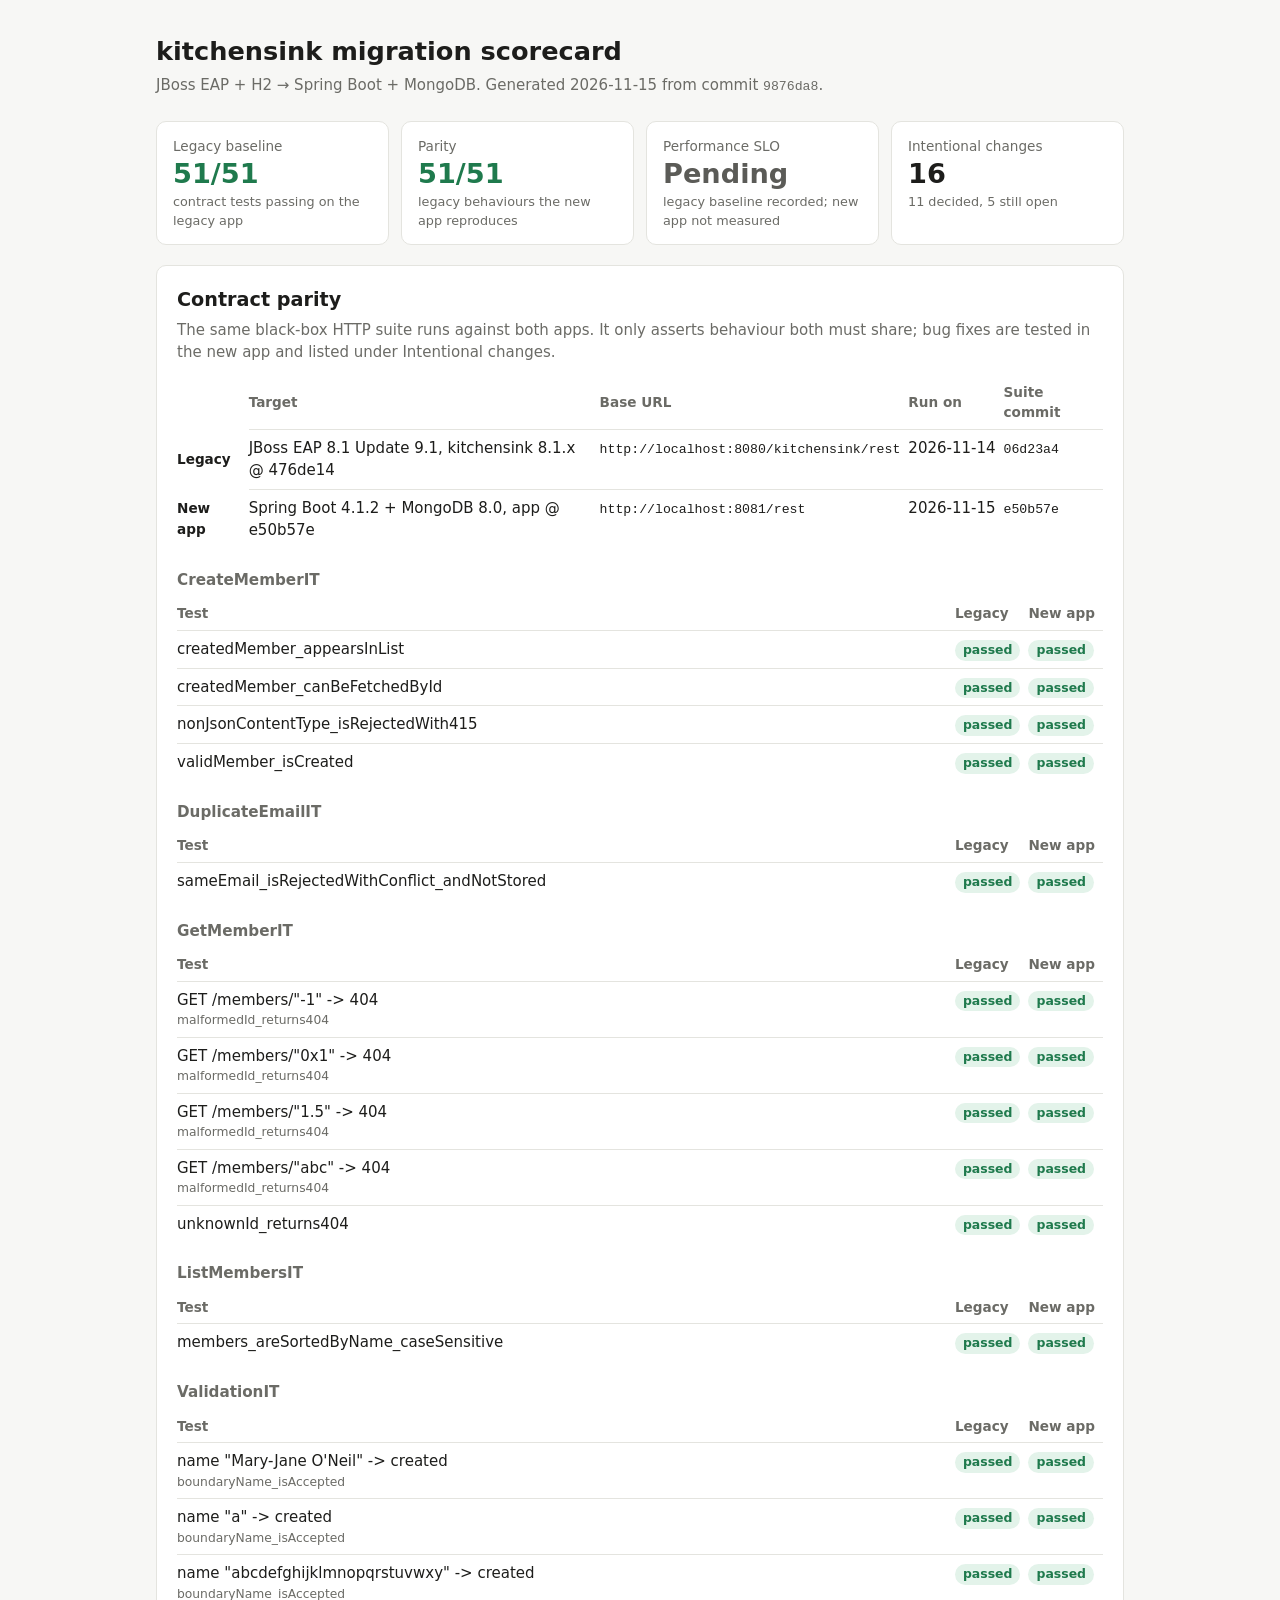
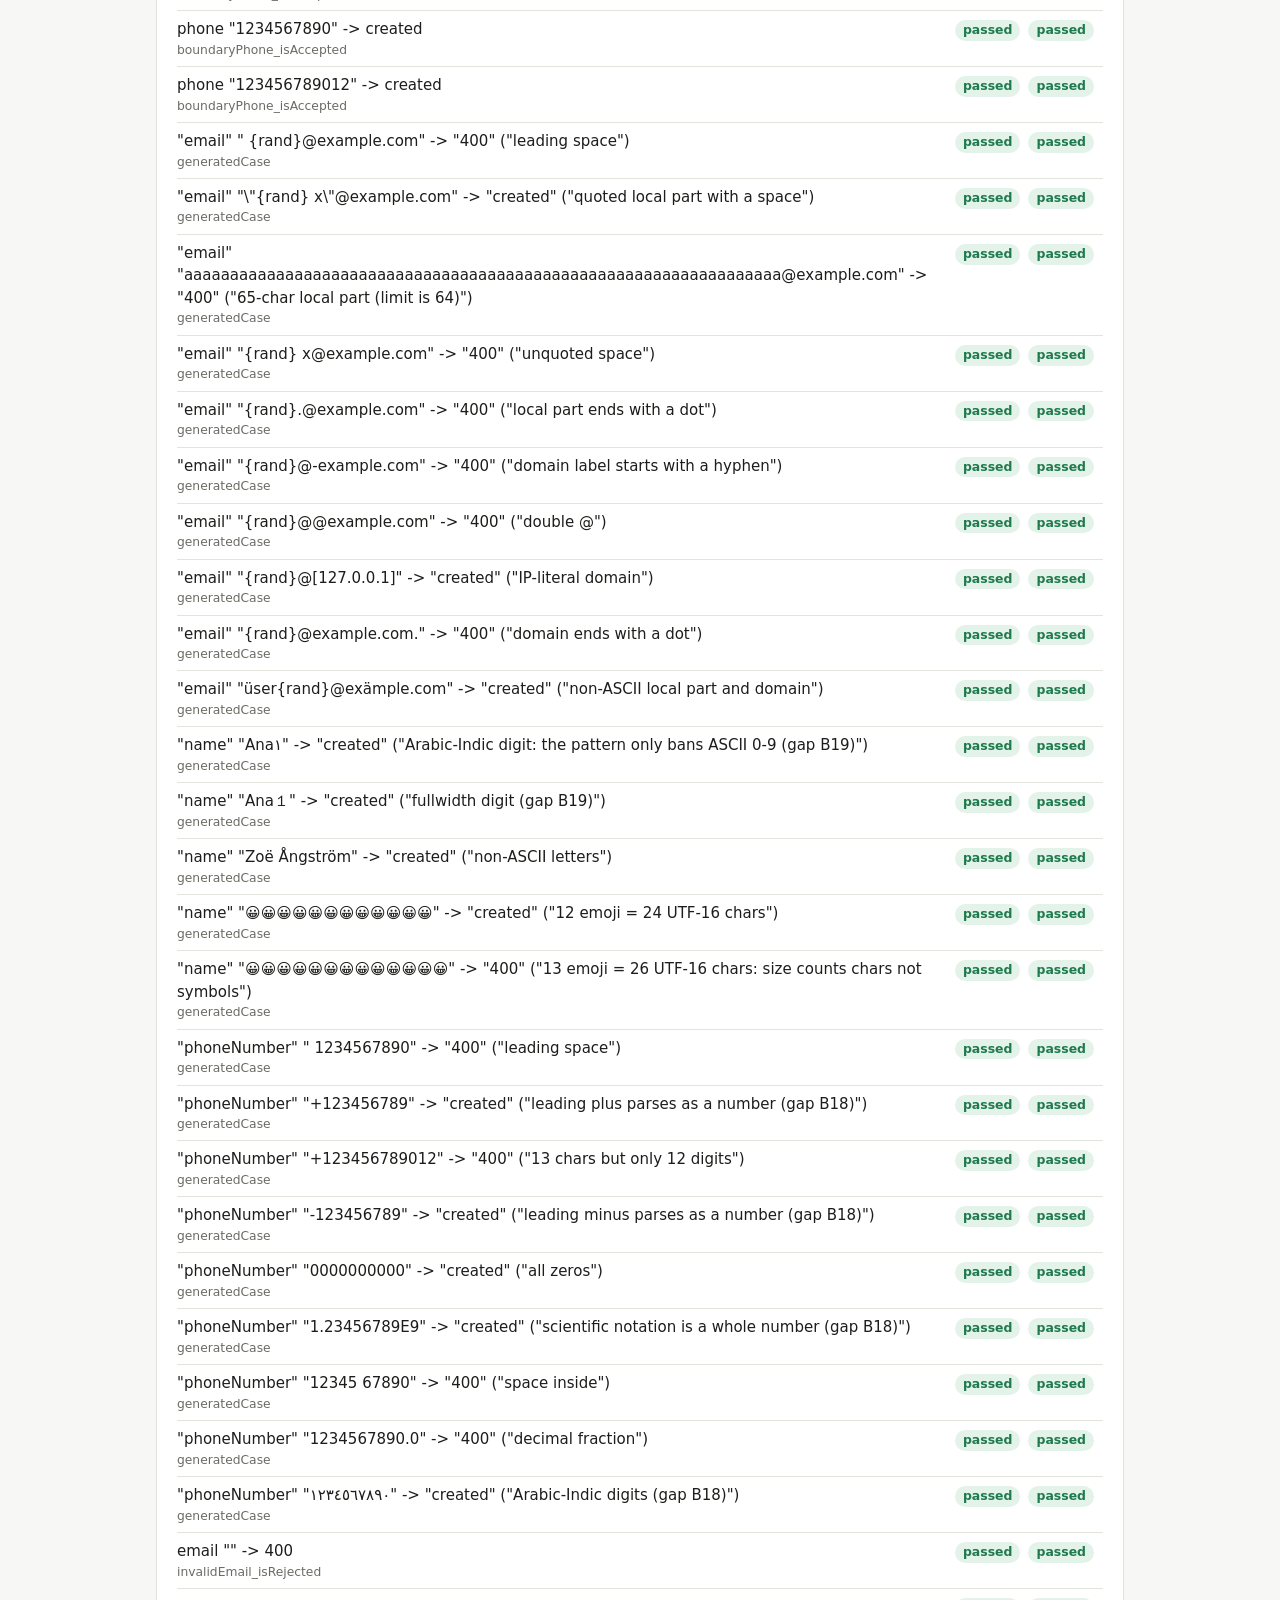
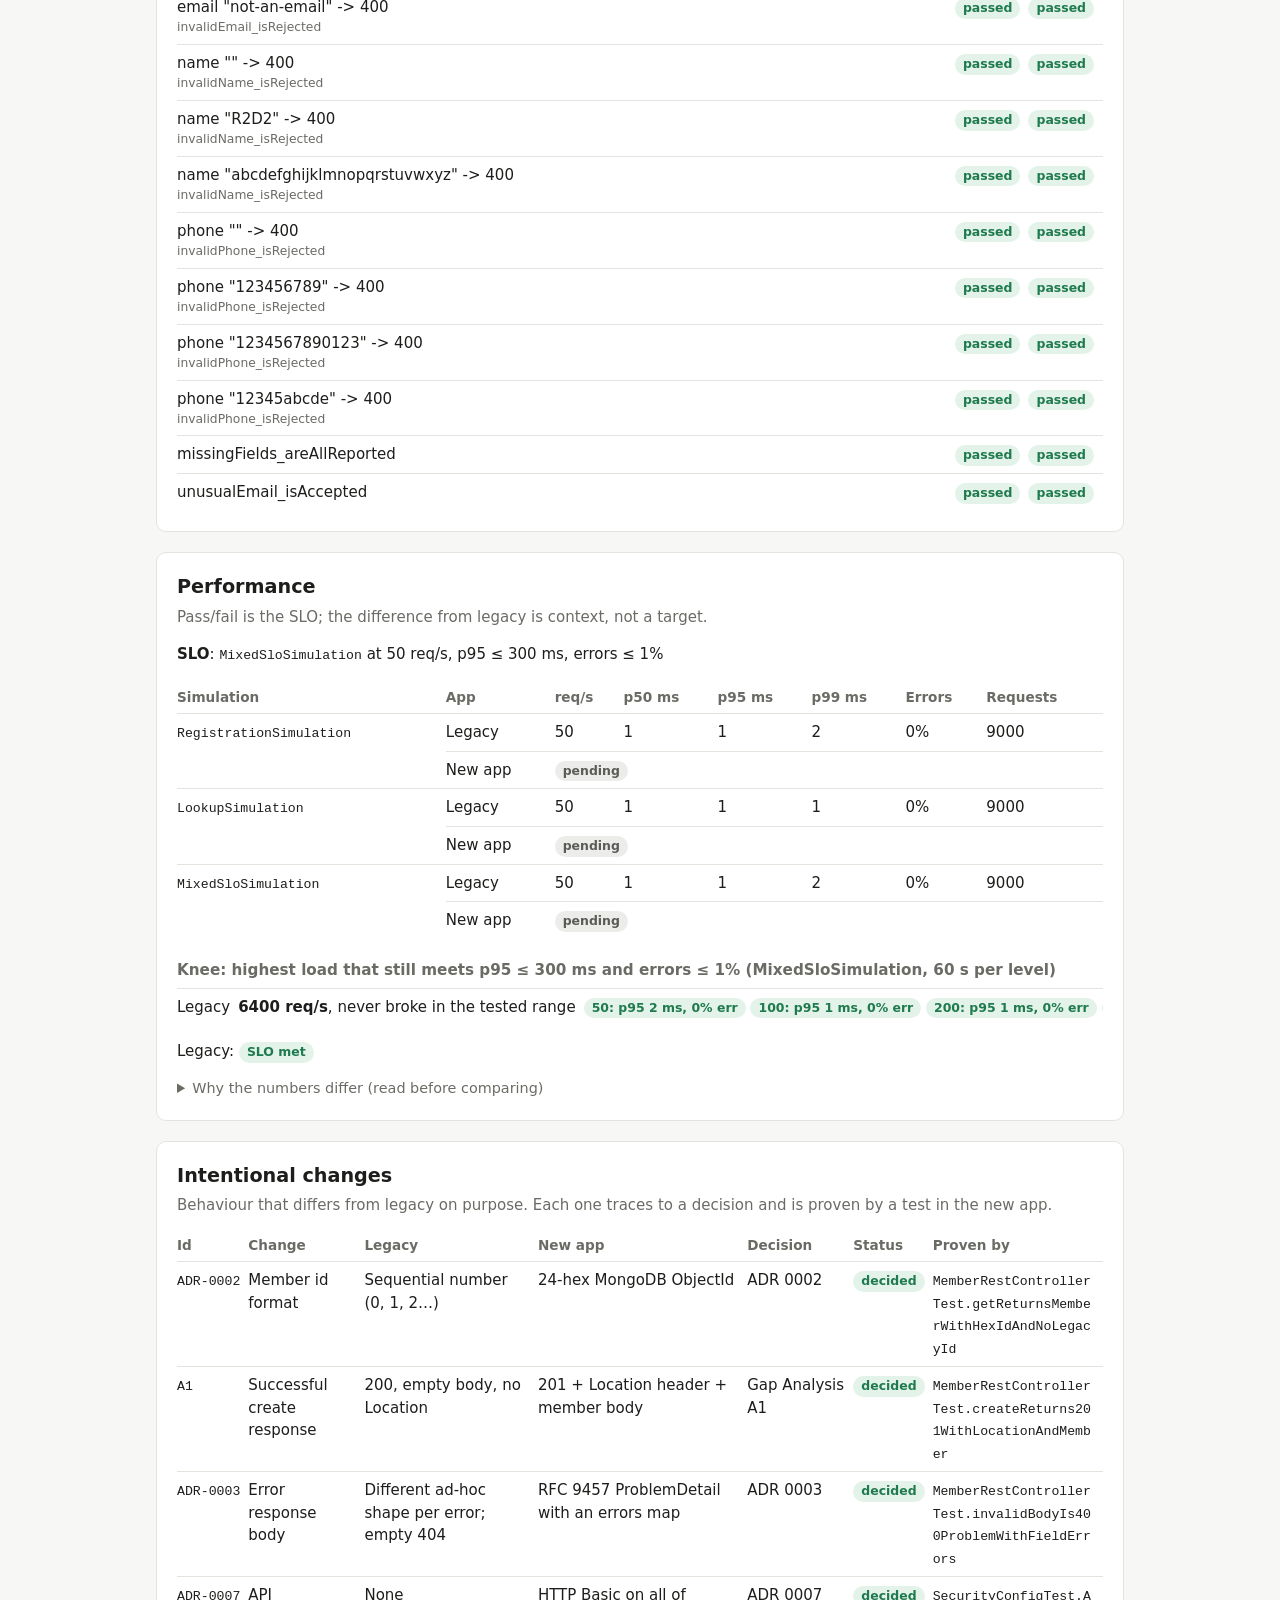
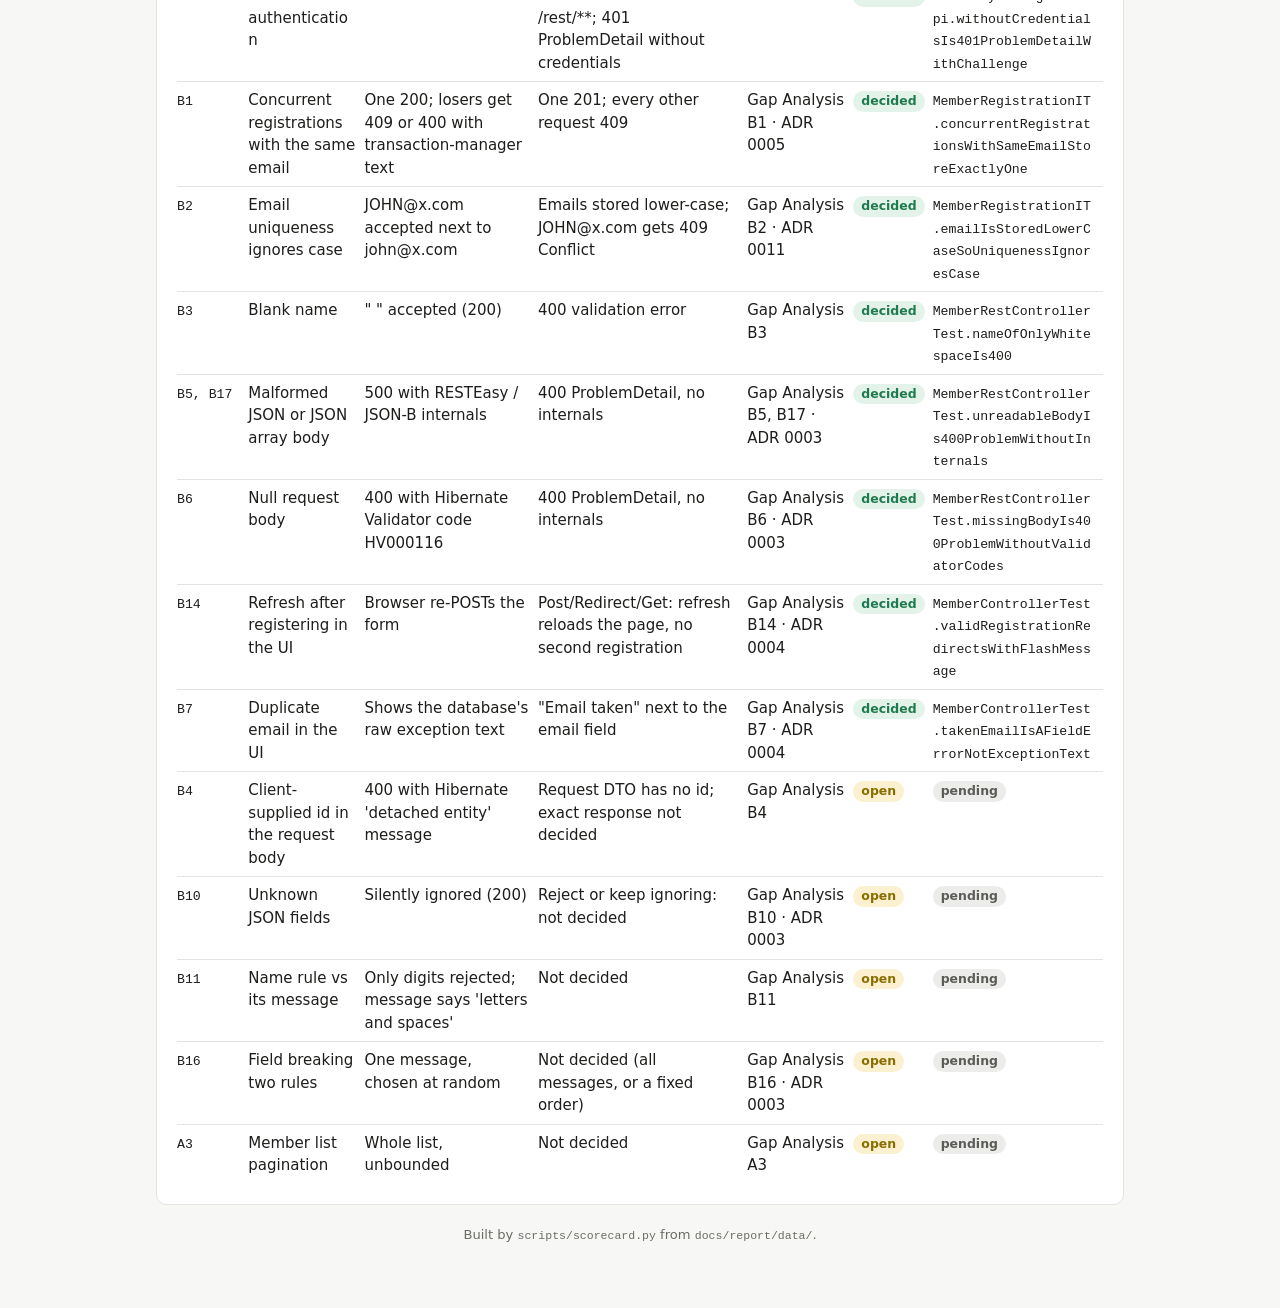
==== commit 2228ad72: "Prepare the performance run: SLO, attribution mode, password fix (#22) ADR 0010 accepted: the new ap" ====
--- a/docs/report/index.html
+++ b/docs/report/index.html
@@ -63,7 +63,7 @@
 <body>
 <main>
 <h1>kitchensink migration scorecard</h1>
-<p class="subtitle">JBoss EAP + H2 &rarr; Spring Boot + MongoDB. Generated 2026-11-15 from commit <code>8598d66</code>.</p>
+<p class="subtitle">JBoss EAP + H2 &rarr; Spring Boot + MongoDB. Generated 2026-11-15 from commit <code>9876da8</code>.</p>
 
 <div class="tiles"><div class="tile"><div class="tile-label">Legacy baseline</div><div class="tile-value ok">51/51</div><div class="tile-note">contract tests passing on the legacy app</div></div><div class="tile"><div class="tile-label">Parity</div><div class="tile-value ok">51/51</div><div class="tile-note">legacy behaviours the new app reproduces</div></div><div class="tile"><div class="tile-label">Performance SLO</div><div class="tile-value pending">Pending</div><div class="tile-note">legacy baseline recorded; new app not measured</div></div><div class="tile"><div class="tile-label">Intentional changes</div><div class="tile-value neutral">16</div><div class="tile-note">11 decided, 5 still open</div></div></div>
 
@@ -77,7 +77,7 @@
 <section class="card">
 <h2>Performance</h2>
 <p class="lead">Pass/fail is the SLO; the difference from legacy is context, not a target.</p>
-<div class="scroll"><table class="perf"><thead><tr><th>Simulation</th><th>App</th><th>req/s</th><th>p50 ms</th><th>p95 ms</th><th>p99 ms</th><th>Errors</th><th>Requests</th></tr></thead><tbody><tr><td rowspan="2" class="test"><code>RegistrationSimulation</code></td><td>Legacy</td><td>50</td><td>1</td><td>1</td><td>2</td><td>0%</td><td>9000</td></tr><tr><td>New app</td><td colspan="6"><span class="badge pending">pending</span></td></tr><tr><td rowspan="2" class="test"><code>LookupSimulation</code></td><td>Legacy</td><td>50</td><td>1</td><td>1</td><td>1</td><td>0%</td><td>9000</td></tr><tr><td>New app</td><td colspan="6"><span class="badge pending">pending</span></td></tr><tr><td rowspan="2" class="test"><code>MixedSloSimulation</code></td><td>Legacy</td><td>50</td><td>1</td><td>1</td><td>2</td><td>0%</td><td>9000</td></tr><tr><td>New app</td><td colspan="6"><span class="badge pending">pending</span></td></tr></tbody></table></div><h3>Knee: highest load that still meets p95 &le; 300 ms and errors &le; 1% (MixedSloSimulation, 60 s per level)</h3><div class="scroll"><table class="perf"><tbody><tr><td>Legacy</td><td><strong>6400 req/s</strong>, never broke in the tested range</td><td><span class="badge pass">50: p95 2 ms, 0% err</span> <span class="badge pass">100: p95 1 ms, 0% err</span> <span class="badge pass">200: p95 1 ms, 0% err</span> <span class="badge pass">400: p95 1 ms, 0% err</span> <span class="badge pass">800: p95 1 ms, 0% err</span> <span class="badge pass">1600: p95 1 ms, 0% err</span> <span class="badge pass">3200: p95 1 ms, 0% err</span> <span class="badge pass">6400: p95 2 ms, 0% err</span></td></tr></tbody></table></div><details class="caveats"><summary>Why the numbers differ (read before comparing)</summary><ul><li>Legacy uses in-memory H2 inside the app server&#x27;s JVM; the new app talks to MongoDB over the network.</li><li>Legacy has no authentication; the new app checks HTTP Basic credentials (bcrypt) on every request.</li><li>Legacy checks for a duplicate email with a separate query before inserting; the new app relies on a unique index.</li><li>Same machine, same Docker resources, warm-up run discarded, median of three runs.</li></ul></details>
+<p><strong>SLO</strong>: <code>MixedSloSimulation</code> at 50 req/s, p95 &le; 300 ms, errors &le; 1%</p><div class="scroll"><table class="perf"><thead><tr><th>Simulation</th><th>App</th><th>req/s</th><th>p50 ms</th><th>p95 ms</th><th>p99 ms</th><th>Errors</th><th>Requests</th></tr></thead><tbody><tr><td rowspan="2" class="test"><code>RegistrationSimulation</code></td><td>Legacy</td><td>50</td><td>1</td><td>1</td><td>2</td><td>0%</td><td>9000</td></tr><tr><td>New app</td><td colspan="6"><span class="badge pending">pending</span></td></tr><tr><td rowspan="2" class="test"><code>LookupSimulation</code></td><td>Legacy</td><td>50</td><td>1</td><td>1</td><td>1</td><td>0%</td><td>9000</td></tr><tr><td>New app</td><td colspan="6"><span class="badge pending">pending</span></td></tr><tr><td rowspan="2" class="test"><code>MixedSloSimulation</code></td><td>Legacy</td><td>50</td><td>1</td><td>1</td><td>2</td><td>0%</td><td>9000</td></tr><tr><td>New app</td><td colspan="6"><span class="badge pending">pending</span></td></tr></tbody></table></div><h3>Knee: highest load that still meets p95 &le; 300 ms and errors &le; 1% (MixedSloSimulation, 60 s per level)</h3><div class="scroll"><table class="perf"><tbody><tr><td>Legacy</td><td><strong>6400 req/s</strong>, never broke in the tested range</td><td><span class="badge pass">50: p95 2 ms, 0% err</span> <span class="badge pass">100: p95 1 ms, 0% err</span> <span class="badge pass">200: p95 1 ms, 0% err</span> <span class="badge pass">400: p95 1 ms, 0% err</span> <span class="badge pass">800: p95 1 ms, 0% err</span> <span class="badge pass">1600: p95 1 ms, 0% err</span> <span class="badge pass">3200: p95 1 ms, 0% err</span> <span class="badge pass">6400: p95 2 ms, 0% err</span></td></tr></tbody></table></div><p>Legacy: <span class="badge pass">SLO met</span></p><details class="caveats"><summary>Why the numbers differ (read before comparing)</summary><ul><li>Legacy uses in-memory H2 inside the app server&#x27;s JVM; the new app talks to MongoDB over the network.</li><li>Legacy has no authentication; the new app checks HTTP Basic credentials (bcrypt) on every request.</li><li>Legacy checks for a duplicate email with a separate query before inserting; the new app relies on a unique index.</li><li>Same machine, same Docker resources, warm-up run discarded, median of three runs.</li></ul></details>
 </section>
 
 <section class="card">
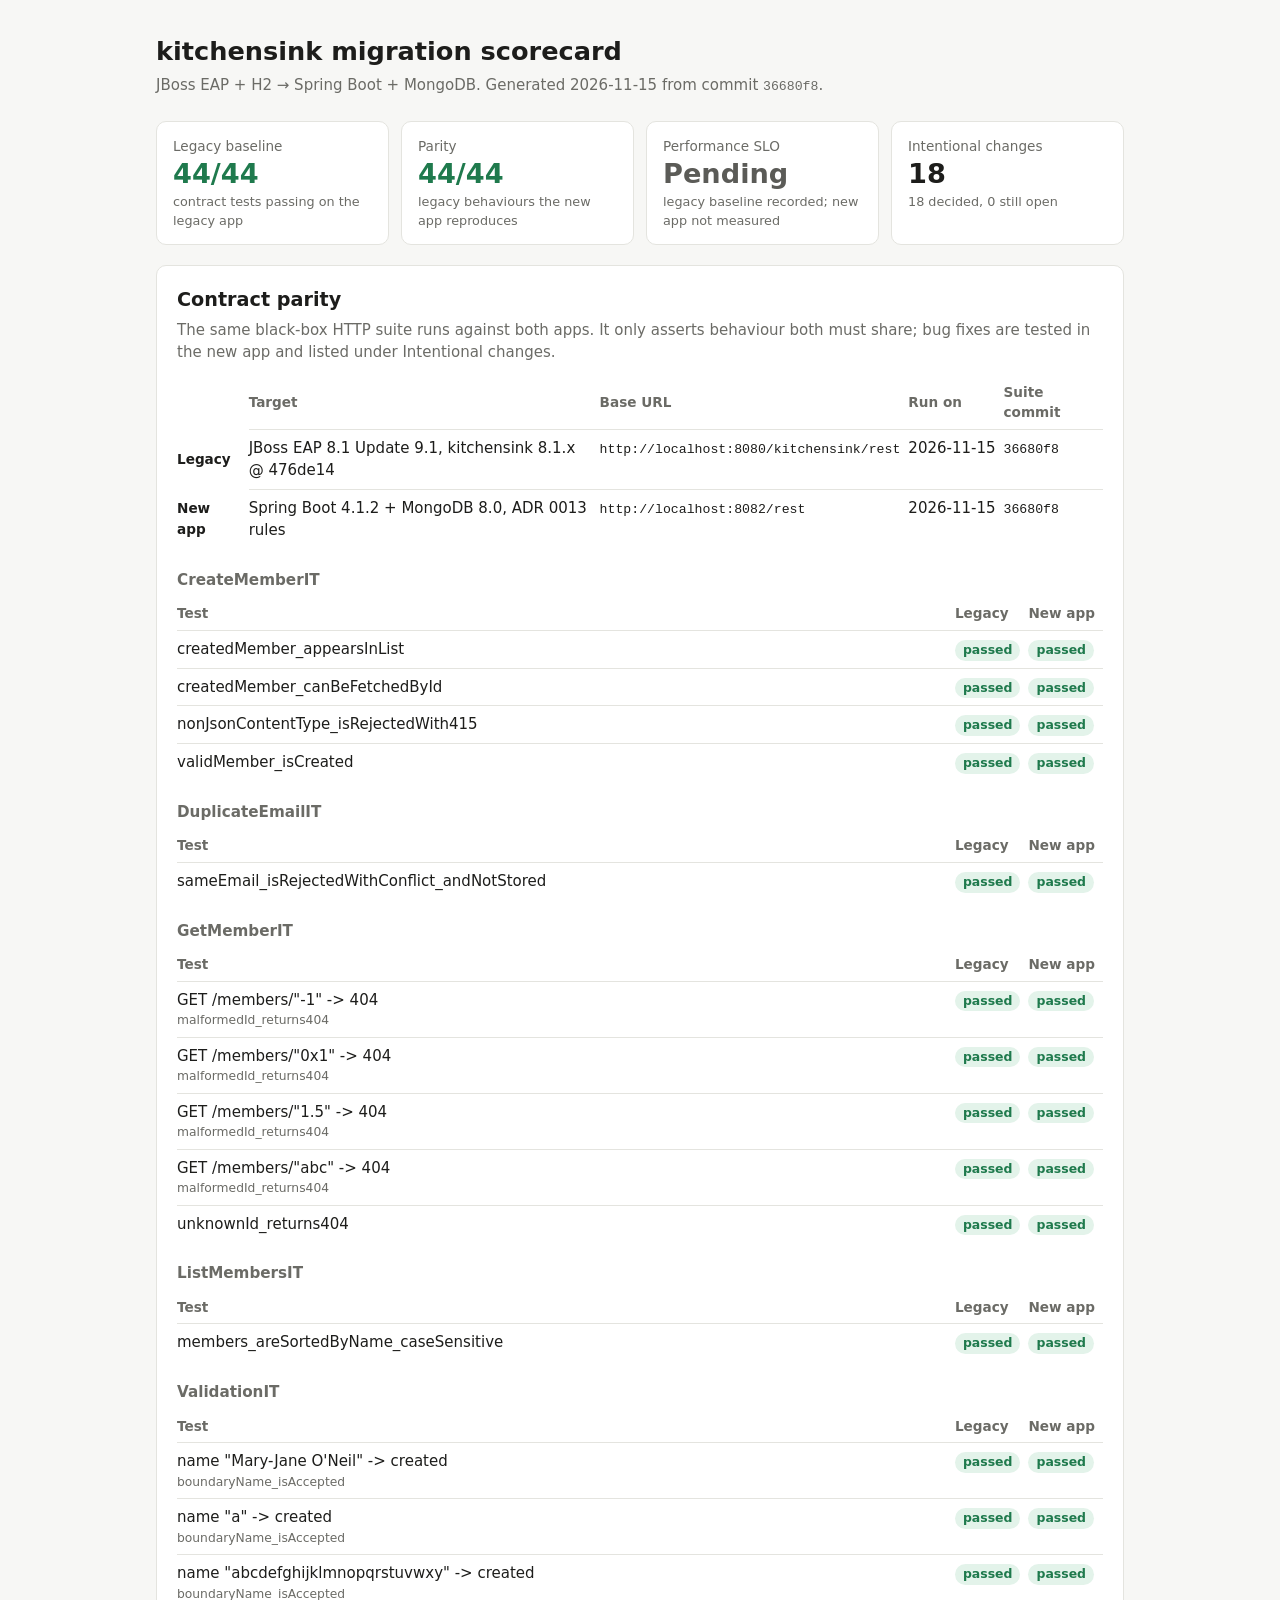
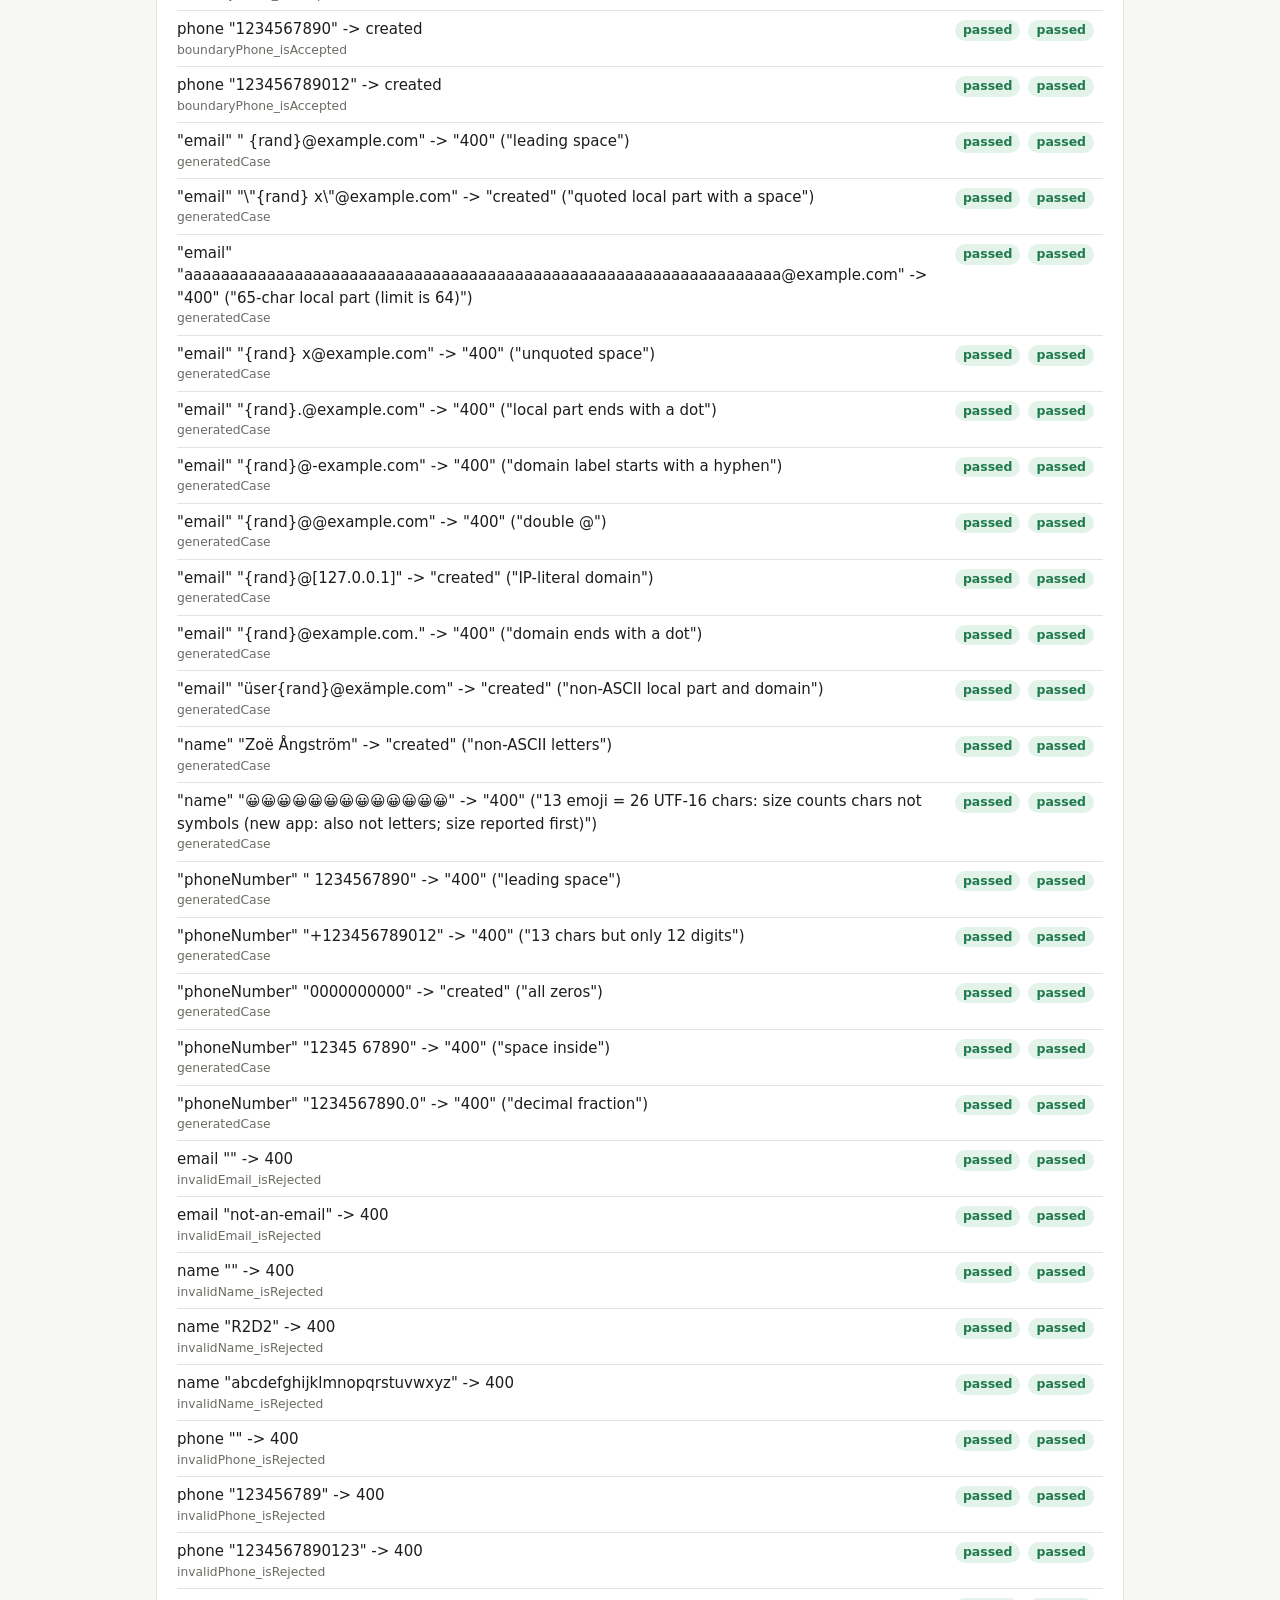
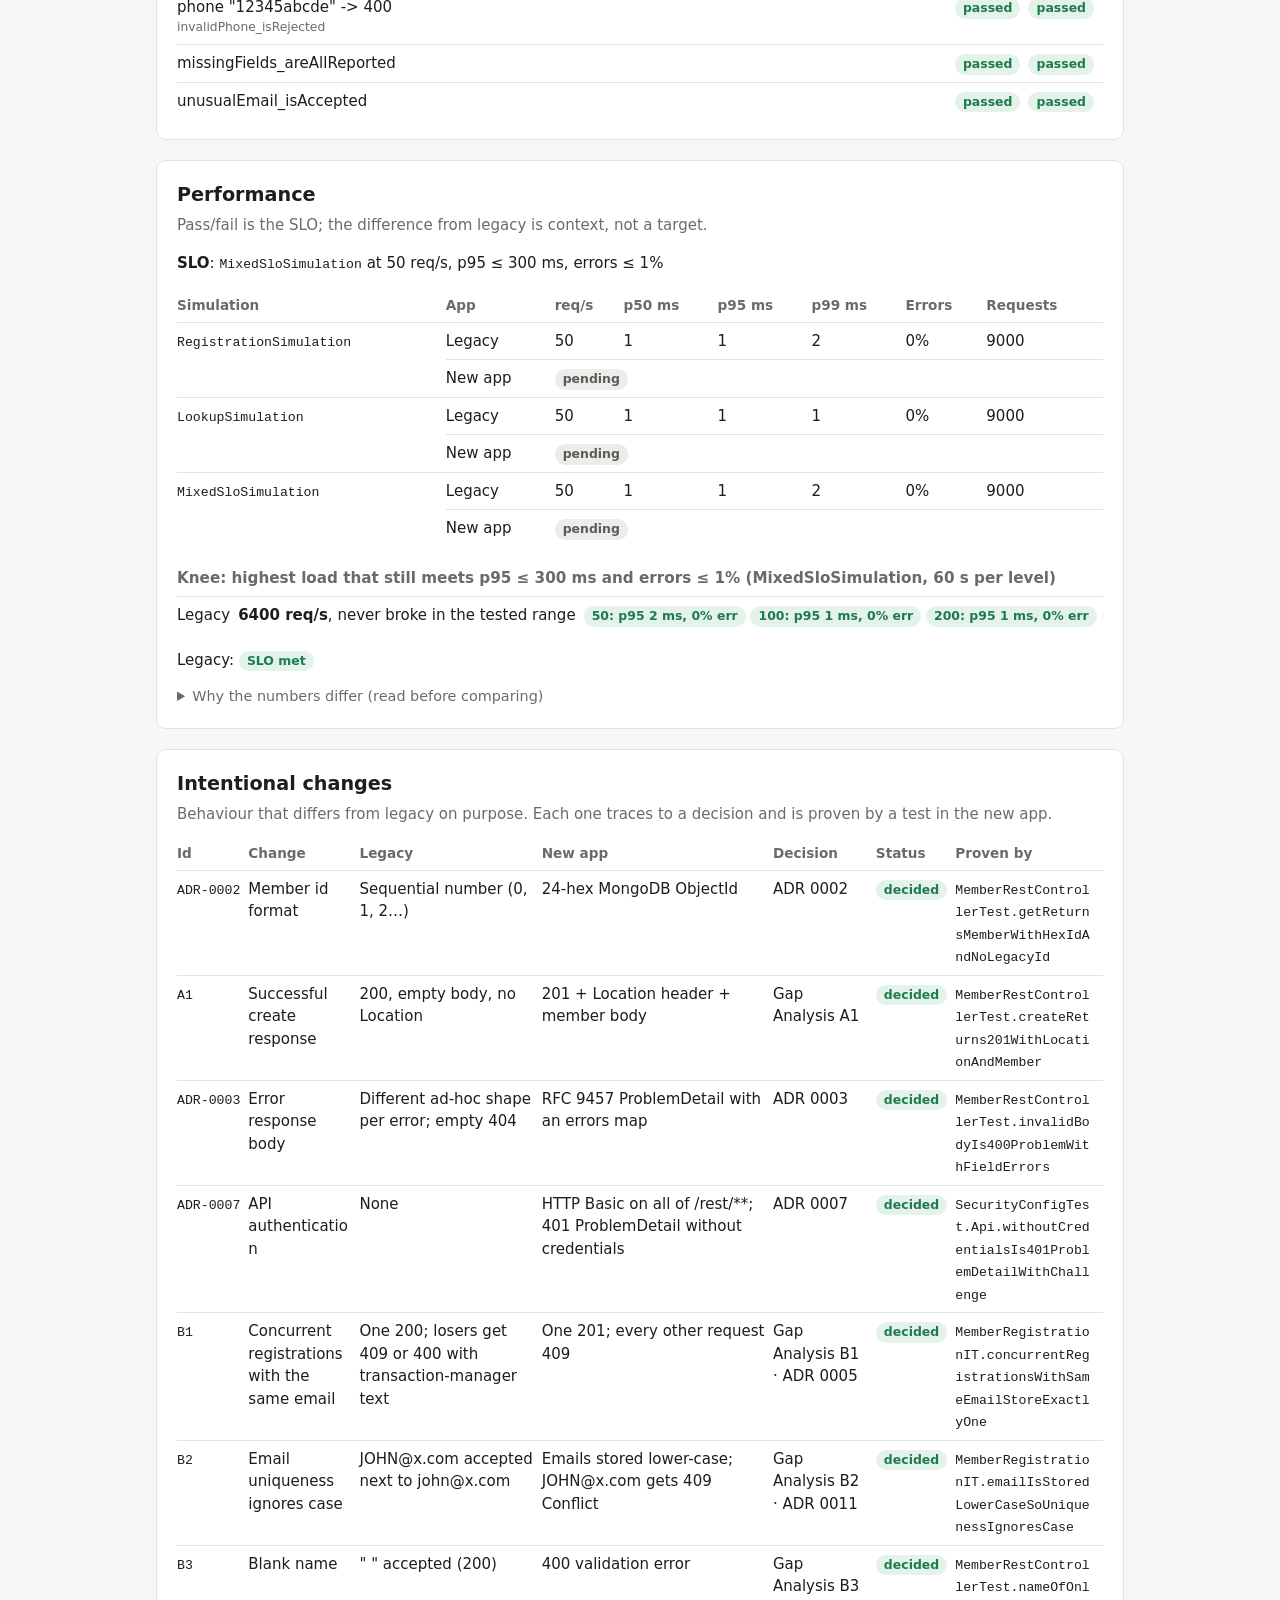
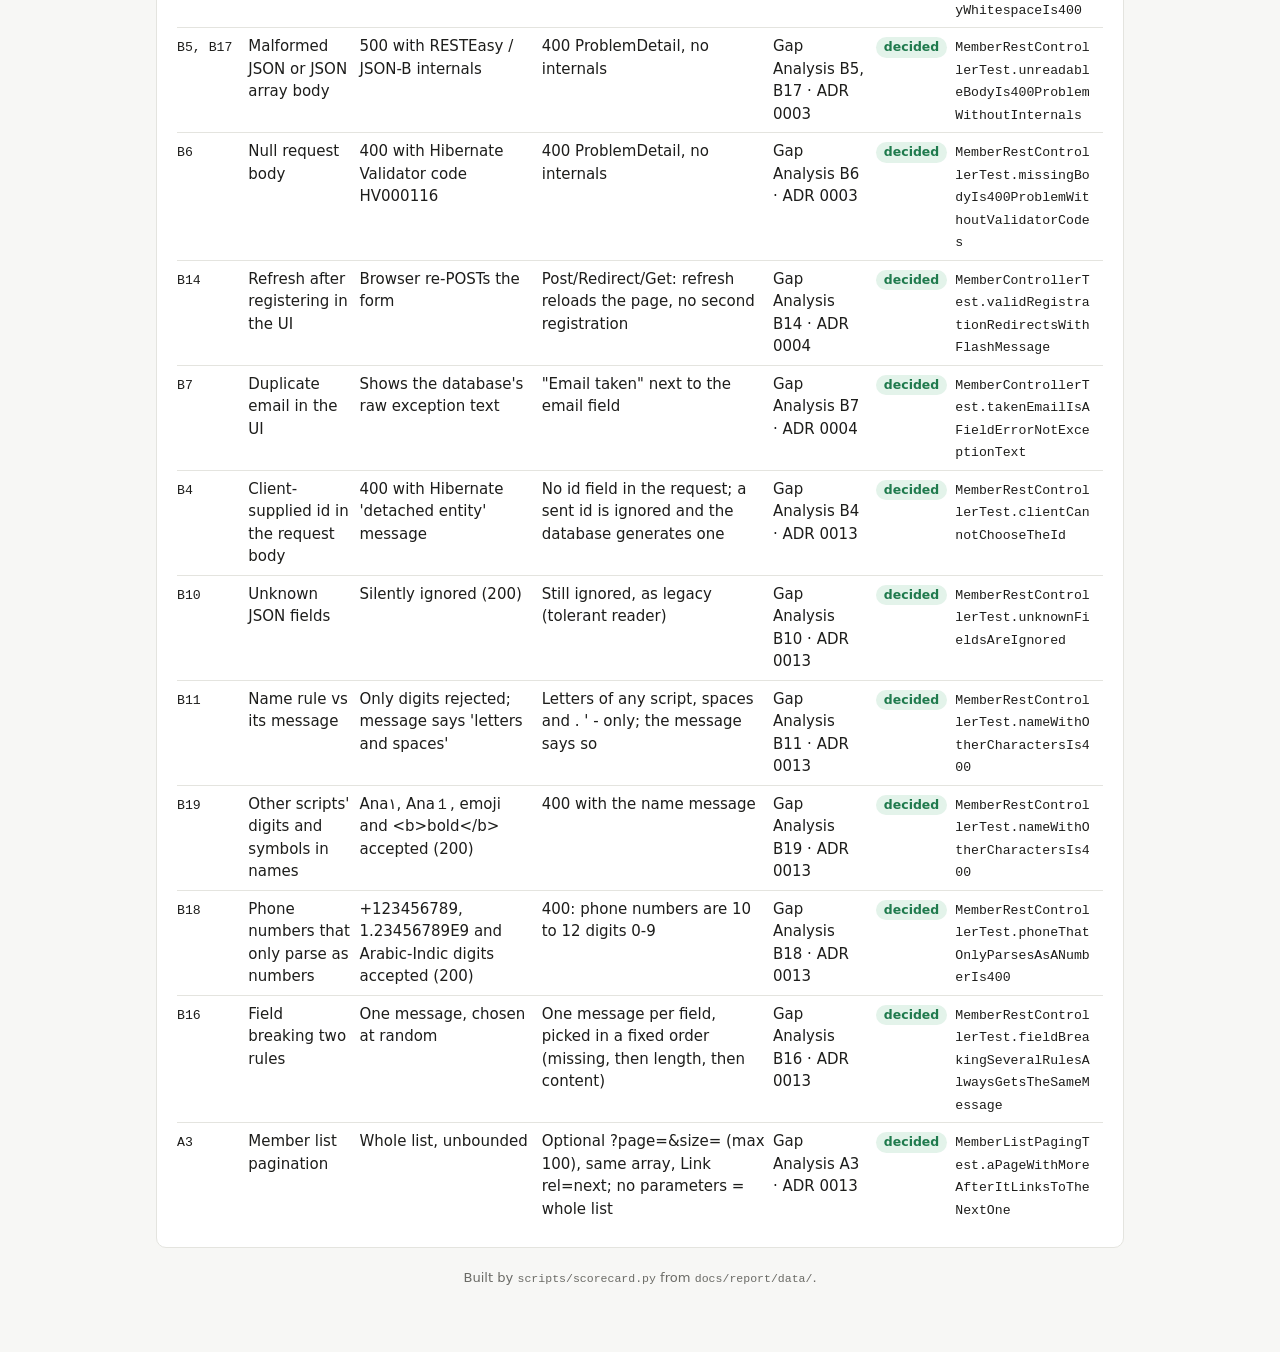
==== commit 2e064c7f: "Decide the open deviations: ids, unknown fields, rules, paging (#12) ADR 0013. - B4: no id in the re" ====
--- a/docs/report/index.html
+++ b/docs/report/index.html
@@ -63,15 +63,15 @@
 <body>
 <main>
 <h1>kitchensink migration scorecard</h1>
-<p class="subtitle">JBoss EAP + H2 &rarr; Spring Boot + MongoDB. Generated 2026-11-15 from commit <code>9876da8</code>.</p>
+<p class="subtitle">JBoss EAP + H2 &rarr; Spring Boot + MongoDB. Generated 2026-11-15 from commit <code>36680f8</code>.</p>
 
-<div class="tiles"><div class="tile"><div class="tile-label">Legacy baseline</div><div class="tile-value ok">51/51</div><div class="tile-note">contract tests passing on the legacy app</div></div><div class="tile"><div class="tile-label">Parity</div><div class="tile-value ok">51/51</div><div class="tile-note">legacy behaviours the new app reproduces</div></div><div class="tile"><div class="tile-label">Performance SLO</div><div class="tile-value pending">Pending</div><div class="tile-note">legacy baseline recorded; new app not measured</div></div><div class="tile"><div class="tile-label">Intentional changes</div><div class="tile-value neutral">16</div><div class="tile-note">11 decided, 5 still open</div></div></div>
+<div class="tiles"><div class="tile"><div class="tile-label">Legacy baseline</div><div class="tile-value ok">44/44</div><div class="tile-note">contract tests passing on the legacy app</div></div><div class="tile"><div class="tile-label">Parity</div><div class="tile-value ok">44/44</div><div class="tile-note">legacy behaviours the new app reproduces</div></div><div class="tile"><div class="tile-label">Performance SLO</div><div class="tile-value pending">Pending</div><div class="tile-note">legacy baseline recorded; new app not measured</div></div><div class="tile"><div class="tile-label">Intentional changes</div><div class="tile-value neutral">18</div><div class="tile-note">18 decided, 0 still open</div></div></div>
 
 <section class="card">
 <h2>Contract parity</h2>
 <p class="lead">The same black-box HTTP suite runs against both apps. It only asserts behaviour both must share; bug fixes are tested in the new app and listed under Intentional changes.</p>
-<div class="scroll"><table class="meta"><thead><tr><th></th><th>Target</th><th>Base URL</th><th>Run on</th><th>Suite commit</th></tr></thead><tbody><tr><th>Legacy</th><td>JBoss EAP 8.1 Update 9.1, kitchensink 8.1.x @ 476de14</td><td><code>http://localhost:8080/kitchensink/rest</code></td><td class="nowrap">2026-11-14</td><td><code>06d23a4</code></td></tr><tr><th>New app</th><td>Spring Boot 4.1.2 + MongoDB 8.0, app @ e50b57e</td><td><code>http://localhost:8081/rest</code></td><td class="nowrap">2026-11-15</td><td><code>e50b57e</code></td></tr></tbody></table></div>
-<h3>CreateMemberIT</h3><table class="matrix"><thead><tr><th>Test</th><th class="result">Legacy</th><th class="result">New app</th></tr></thead><tbody><tr><td class="test">createdMember_appearsInList</td><td class="result"><span class="badge pass">passed</span></td><td class="result"><span class="badge pass">passed</span></td></tr><tr><td class="test">createdMember_canBeFetchedById</td><td class="result"><span class="badge pass">passed</span></td><td class="result"><span class="badge pass">passed</span></td></tr><tr><td class="test">nonJsonContentType_isRejectedWith415</td><td class="result"><span class="badge pass">passed</span></td><td class="result"><span class="badge pass">passed</span></td></tr><tr><td class="test">validMember_isCreated</td><td class="result"><span class="badge pass">passed</span></td><td class="result"><span class="badge pass">passed</span></td></tr></tbody></table><h3>DuplicateEmailIT</h3><table class="matrix"><thead><tr><th>Test</th><th class="result">Legacy</th><th class="result">New app</th></tr></thead><tbody><tr><td class="test">sameEmail_isRejectedWithConflict_andNotStored</td><td class="result"><span class="badge pass">passed</span></td><td class="result"><span class="badge pass">passed</span></td></tr></tbody></table><h3>GetMemberIT</h3><table class="matrix"><thead><tr><th>Test</th><th class="result">Legacy</th><th class="result">New app</th></tr></thead><tbody><tr><td class="test">GET /members/&quot;-1&quot; -&gt; 404<div class="method">malformedId_returns404</div></td><td class="result"><span class="badge pass">passed</span></td><td class="result"><span class="badge pass">passed</span></td></tr><tr><td class="test">GET /members/&quot;0x1&quot; -&gt; 404<div class="method">malformedId_returns404</div></td><td class="result"><span class="badge pass">passed</span></td><td class="result"><span class="badge pass">passed</span></td></tr><tr><td class="test">GET /members/&quot;1.5&quot; -&gt; 404<div class="method">malformedId_returns404</div></td><td class="result"><span class="badge pass">passed</span></td><td class="result"><span class="badge pass">passed</span></td></tr><tr><td class="test">GET /members/&quot;abc&quot; -&gt; 404<div class="method">malformedId_returns404</div></td><td class="result"><span class="badge pass">passed</span></td><td class="result"><span class="badge pass">passed</span></td></tr><tr><td class="test">unknownId_returns404</td><td class="result"><span class="badge pass">passed</span></td><td class="result"><span class="badge pass">passed</span></td></tr></tbody></table><h3>ListMembersIT</h3><table class="matrix"><thead><tr><th>Test</th><th class="result">Legacy</th><th class="result">New app</th></tr></thead><tbody><tr><td class="test">members_areSortedByName_caseSensitive</td><td class="result"><span class="badge pass">passed</span></td><td class="result"><span class="badge pass">passed</span></td></tr></tbody></table><h3>ValidationIT</h3><table class="matrix"><thead><tr><th>Test</th><th class="result">Legacy</th><th class="result">New app</th></tr></thead><tbody><tr><td class="test">name &quot;Mary-Jane O&#x27;Neil&quot; -&gt; created<div class="method">boundaryName_isAccepted</div></td><td class="result"><span class="badge pass">passed</span></td><td class="result"><span class="badge pass">passed</span></td></tr><tr><td class="test">name &quot;a&quot; -&gt; created<div class="method">boundaryName_isAccepted</div></td><td class="result"><span class="badge pass">passed</span></td><td class="result"><span class="badge pass">passed</span></td></tr><tr><td class="test">name &quot;abcdefghijklmnopqrstuvwxy&quot; -&gt; created<div class="method">boundaryName_isAccepted</div></td><td class="result"><span class="badge pass">passed</span></td><td class="result"><span class="badge pass">passed</span></td></tr><tr><td class="test">phone &quot;1234567890&quot; -&gt; created<div class="method">boundaryPhone_isAccepted</div></td><td class="result"><span class="badge pass">passed</span></td><td class="result"><span class="badge pass">passed</span></td></tr><tr><td class="test">phone &quot;123456789012&quot; -&gt; created<div class="method">boundaryPhone_isAccepted</div></td><td class="result"><span class="badge pass">passed</span></td><td class="result"><span class="badge pass">passed</span></td></tr><tr><td class="test">&quot;email&quot; &quot; {rand}@example.com&quot; -&gt; &quot;400&quot; (&quot;leading space&quot;)<div class="method">generatedCase</div></td><td class="result"><span class="badge pass">passed</span></td><td class="result"><span class="badge pass">passed</span></td></tr><tr><td class="test">&quot;email&quot; &quot;\&quot;{rand} x\&quot;@example.com&quot; -&gt; &quot;created&quot; (&quot;quoted local part with a space&quot;)<div class="method">generatedCase</div></td><td class="result"><span class="badge pass">passed</span></td><td class="result"><span class="badge pass">passed</span></td></tr><tr><td class="test">&quot;email&quot; &quot;aaaaaaaaaaaaaaaaaaaaaaaaaaaaaaaaaaaaaaaaaaaaaaaaaaaaaaaaaaaaaaaaa@example.com&quot; -&gt; &quot;400&quot; (&quot;65-char local part (limit is 64)&quot;)<div class="method">generatedCase</div></td><td class="result"><span class="badge pass">passed</span></td><td class="result"><span class="badge pass">passed</span></td></tr><tr><td class="test">&quot;email&quot; &quot;{rand} x@example.com&quot; -&gt; &quot;400&quot; (&quot;unquoted space&quot;)<div class="method">generatedCase</div></td><td class="result"><span class="badge pass">passed</span></td><td class="result"><span class="badge pass">passed</span></td></tr><tr><td class="test">&quot;email&quot; &quot;{rand}.@example.com&quot; -&gt; &quot;400&quot; (&quot;local part ends with a dot&quot;)<div class="method">generatedCase</div></td><td class="result"><span class="badge pass">passed</span></td><td class="result"><span class="badge pass">passed</span></td></tr><tr><td class="test">&quot;email&quot; &quot;{rand}@-example.com&quot; -&gt; &quot;400&quot; (&quot;domain label starts with a hyphen&quot;)<div class="method">generatedCase</div></td><td class="result"><span class="badge pass">passed</span></td><td class="result"><span class="badge pass">passed</span></td></tr><tr><td class="test">&quot;email&quot; &quot;{rand}@@example.com&quot; -&gt; &quot;400&quot; (&quot;double @&quot;)<div class="method">generatedCase</div></td><td class="result"><span class="badge pass">passed</span></td><td class="result"><span class="badge pass">passed</span></td></tr><tr><td class="test">&quot;email&quot; &quot;{rand}@[127.0.0.1]&quot; -&gt; &quot;created&quot; (&quot;IP-literal domain&quot;)<div class="method">generatedCase</div></td><td class="result"><span class="badge pass">passed</span></td><td class="result"><span class="badge pass">passed</span></td></tr><tr><td class="test">&quot;email&quot; &quot;{rand}@example.com.&quot; -&gt; &quot;400&quot; (&quot;domain ends with a dot&quot;)<div class="method">generatedCase</div></td><td class="result"><span class="badge pass">passed</span></td><td class="result"><span class="badge pass">passed</span></td></tr><tr><td class="test">&quot;email&quot; &quot;üser{rand}@exämple.com&quot; -&gt; &quot;created&quot; (&quot;non-ASCII local part and domain&quot;)<div class="method">generatedCase</div></td><td class="result"><span class="badge pass">passed</span></td><td class="result"><span class="badge pass">passed</span></td></tr><tr><td class="test">&quot;name&quot; &quot;Ana١&quot; -&gt; &quot;created&quot; (&quot;Arabic-Indic digit: the pattern only bans ASCII 0-9 (gap B19)&quot;)<div class="method">generatedCase</div></td><td class="result"><span class="badge pass">passed</span></td><td class="result"><span class="badge pass">passed</span></td></tr><tr><td class="test">&quot;name&quot; &quot;Ana１&quot; -&gt; &quot;created&quot; (&quot;fullwidth digit (gap B19)&quot;)<div class="method">generatedCase</div></td><td class="result"><span class="badge pass">passed</span></td><td class="result"><span class="badge pass">passed</span></td></tr><tr><td class="test">&quot;name&quot; &quot;Zoë Ångström&quot; -&gt; &quot;created&quot; (&quot;non-ASCII letters&quot;)<div class="method">generatedCase</div></td><td class="result"><span class="badge pass">passed</span></td><td class="result"><span class="badge pass">passed</span></td></tr><tr><td class="test">&quot;name&quot; &quot;😀😀😀😀😀😀😀😀😀😀😀😀&quot; -&gt; &quot;created&quot; (&quot;12 emoji = 24 UTF-16 chars&quot;)<div class="method">generatedCase</div></td><td class="result"><span class="badge pass">passed</span></td><td class="result"><span class="badge pass">passed</span></td></tr><tr><td class="test">&quot;name&quot; &quot;😀😀😀😀😀😀😀😀😀😀😀😀😀&quot; -&gt; &quot;400&quot; (&quot;13 emoji = 26 UTF-16 chars: size counts chars not symbols&quot;)<div class="method">generatedCase</div></td><td class="result"><span class="badge pass">passed</span></td><td class="result"><span class="badge pass">passed</span></td></tr><tr><td class="test">&quot;phoneNumber&quot; &quot; 1234567890&quot; -&gt; &quot;400&quot; (&quot;leading space&quot;)<div class="method">generatedCase</div></td><td class="result"><span class="badge pass">passed</span></td><td class="result"><span class="badge pass">passed</span></td></tr><tr><td class="test">&quot;phoneNumber&quot; &quot;+123456789&quot; -&gt; &quot;created&quot; (&quot;leading plus parses as a number (gap B18)&quot;)<div class="method">generatedCase</div></td><td class="result"><span class="badge pass">passed</span></td><td class="result"><span class="badge pass">passed</span></td></tr><tr><td class="test">&quot;phoneNumber&quot; &quot;+123456789012&quot; -&gt; &quot;400&quot; (&quot;13 chars but only 12 digits&quot;)<div class="method">generatedCase</div></td><td class="result"><span class="badge pass">passed</span></td><td class="result"><span class="badge pass">passed</span></td></tr><tr><td class="test">&quot;phoneNumber&quot; &quot;-123456789&quot; -&gt; &quot;created&quot; (&quot;leading minus parses as a number (gap B18)&quot;)<div class="method">generatedCase</div></td><td class="result"><span class="badge pass">passed</span></td><td class="result"><span class="badge pass">passed</span></td></tr><tr><td class="test">&quot;phoneNumber&quot; &quot;0000000000&quot; -&gt; &quot;created&quot; (&quot;all zeros&quot;)<div class="method">generatedCase</div></td><td class="result"><span class="badge pass">passed</span></td><td class="result"><span class="badge pass">passed</span></td></tr><tr><td class="test">&quot;phoneNumber&quot; &quot;1.23456789E9&quot; -&gt; &quot;created&quot; (&quot;scientific notation is a whole number (gap B18)&quot;)<div class="method">generatedCase</div></td><td class="result"><span class="badge pass">passed</span></td><td class="result"><span class="badge pass">passed</span></td></tr><tr><td class="test">&quot;phoneNumber&quot; &quot;12345 67890&quot; -&gt; &quot;400&quot; (&quot;space inside&quot;)<div class="method">generatedCase</div></td><td class="result"><span class="badge pass">passed</span></td><td class="result"><span class="badge pass">passed</span></td></tr><tr><td class="test">&quot;phoneNumber&quot; &quot;1234567890.0&quot; -&gt; &quot;400&quot; (&quot;decimal fraction&quot;)<div class="method">generatedCase</div></td><td class="result"><span class="badge pass">passed</span></td><td class="result"><span class="badge pass">passed</span></td></tr><tr><td class="test">&quot;phoneNumber&quot; &quot;١٢٣٤٥٦٧٨٩٠&quot; -&gt; &quot;created&quot; (&quot;Arabic-Indic digits (gap B18)&quot;)<div class="method">generatedCase</div></td><td class="result"><span class="badge pass">passed</span></td><td class="result"><span class="badge pass">passed</span></td></tr><tr><td class="test">email &quot;&quot; -&gt; 400<div class="method">invalidEmail_isRejected</div></td><td class="result"><span class="badge pass">passed</span></td><td class="result"><span class="badge pass">passed</span></td></tr><tr><td class="test">email &quot;not-an-email&quot; -&gt; 400<div class="method">invalidEmail_isRejected</div></td><td class="result"><span class="badge pass">passed</span></td><td class="result"><span class="badge pass">passed</span></td></tr><tr><td class="test">name &quot;&quot; -&gt; 400<div class="method">invalidName_isRejected</div></td><td class="result"><span class="badge pass">passed</span></td><td class="result"><span class="badge pass">passed</span></td></tr><tr><td class="test">name &quot;R2D2&quot; -&gt; 400<div class="method">invalidName_isRejected</div></td><td class="result"><span class="badge pass">passed</span></td><td class="result"><span class="badge pass">passed</span></td></tr><tr><td class="test">name &quot;abcdefghijklmnopqrstuvwxyz&quot; -&gt; 400<div class="method">invalidName_isRejected</div></td><td class="result"><span class="badge pass">passed</span></td><td class="result"><span class="badge pass">passed</span></td></tr><tr><td class="test">phone &quot;&quot; -&gt; 400<div class="method">invalidPhone_isRejected</div></td><td class="result"><span class="badge pass">passed</span></td><td class="result"><span class="badge pass">passed</span></td></tr><tr><td class="test">phone &quot;123456789&quot; -&gt; 400<div class="method">invalidPhone_isRejected</div></td><td class="result"><span class="badge pass">passed</span></td><td class="result"><span class="badge pass">passed</span></td></tr><tr><td class="test">phone &quot;1234567890123&quot; -&gt; 400<div class="method">invalidPhone_isRejected</div></td><td class="result"><span class="badge pass">passed</span></td><td class="result"><span class="badge pass">passed</span></td></tr><tr><td class="test">phone &quot;12345abcde&quot; -&gt; 400<div class="method">invalidPhone_isRejected</div></td><td class="result"><span class="badge pass">passed</span></td><td class="result"><span class="badge pass">passed</span></td></tr><tr><td class="test">missingFields_areAllReported</td><td class="result"><span class="badge pass">passed</span></td><td class="result"><span class="badge pass">passed</span></td></tr><tr><td class="test">unusualEmail_isAccepted</td><td class="result"><span class="badge pass">passed</span></td><td class="result"><span class="badge pass">passed</span></td></tr></tbody></table>
+<div class="scroll"><table class="meta"><thead><tr><th></th><th>Target</th><th>Base URL</th><th>Run on</th><th>Suite commit</th></tr></thead><tbody><tr><th>Legacy</th><td>JBoss EAP 8.1 Update 9.1, kitchensink 8.1.x @ 476de14</td><td><code>http://localhost:8080/kitchensink/rest</code></td><td class="nowrap">2026-11-15</td><td><code>36680f8</code></td></tr><tr><th>New app</th><td>Spring Boot 4.1.2 + MongoDB 8.0, ADR 0013 rules</td><td><code>http://localhost:8082/rest</code></td><td class="nowrap">2026-11-15</td><td><code>36680f8</code></td></tr></tbody></table></div>
+<h3>CreateMemberIT</h3><table class="matrix"><thead><tr><th>Test</th><th class="result">Legacy</th><th class="result">New app</th></tr></thead><tbody><tr><td class="test">createdMember_appearsInList</td><td class="result"><span class="badge pass">passed</span></td><td class="result"><span class="badge pass">passed</span></td></tr><tr><td class="test">createdMember_canBeFetchedById</td><td class="result"><span class="badge pass">passed</span></td><td class="result"><span class="badge pass">passed</span></td></tr><tr><td class="test">nonJsonContentType_isRejectedWith415</td><td class="result"><span class="badge pass">passed</span></td><td class="result"><span class="badge pass">passed</span></td></tr><tr><td class="test">validMember_isCreated</td><td class="result"><span class="badge pass">passed</span></td><td class="result"><span class="badge pass">passed</span></td></tr></tbody></table><h3>DuplicateEmailIT</h3><table class="matrix"><thead><tr><th>Test</th><th class="result">Legacy</th><th class="result">New app</th></tr></thead><tbody><tr><td class="test">sameEmail_isRejectedWithConflict_andNotStored</td><td class="result"><span class="badge pass">passed</span></td><td class="result"><span class="badge pass">passed</span></td></tr></tbody></table><h3>GetMemberIT</h3><table class="matrix"><thead><tr><th>Test</th><th class="result">Legacy</th><th class="result">New app</th></tr></thead><tbody><tr><td class="test">GET /members/&quot;-1&quot; -&gt; 404<div class="method">malformedId_returns404</div></td><td class="result"><span class="badge pass">passed</span></td><td class="result"><span class="badge pass">passed</span></td></tr><tr><td class="test">GET /members/&quot;0x1&quot; -&gt; 404<div class="method">malformedId_returns404</div></td><td class="result"><span class="badge pass">passed</span></td><td class="result"><span class="badge pass">passed</span></td></tr><tr><td class="test">GET /members/&quot;1.5&quot; -&gt; 404<div class="method">malformedId_returns404</div></td><td class="result"><span class="badge pass">passed</span></td><td class="result"><span class="badge pass">passed</span></td></tr><tr><td class="test">GET /members/&quot;abc&quot; -&gt; 404<div class="method">malformedId_returns404</div></td><td class="result"><span class="badge pass">passed</span></td><td class="result"><span class="badge pass">passed</span></td></tr><tr><td class="test">unknownId_returns404</td><td class="result"><span class="badge pass">passed</span></td><td class="result"><span class="badge pass">passed</span></td></tr></tbody></table><h3>ListMembersIT</h3><table class="matrix"><thead><tr><th>Test</th><th class="result">Legacy</th><th class="result">New app</th></tr></thead><tbody><tr><td class="test">members_areSortedByName_caseSensitive</td><td class="result"><span class="badge pass">passed</span></td><td class="result"><span class="badge pass">passed</span></td></tr></tbody></table><h3>ValidationIT</h3><table class="matrix"><thead><tr><th>Test</th><th class="result">Legacy</th><th class="result">New app</th></tr></thead><tbody><tr><td class="test">name &quot;Mary-Jane O&#x27;Neil&quot; -&gt; created<div class="method">boundaryName_isAccepted</div></td><td class="result"><span class="badge pass">passed</span></td><td class="result"><span class="badge pass">passed</span></td></tr><tr><td class="test">name &quot;a&quot; -&gt; created<div class="method">boundaryName_isAccepted</div></td><td class="result"><span class="badge pass">passed</span></td><td class="result"><span class="badge pass">passed</span></td></tr><tr><td class="test">name &quot;abcdefghijklmnopqrstuvwxy&quot; -&gt; created<div class="method">boundaryName_isAccepted</div></td><td class="result"><span class="badge pass">passed</span></td><td class="result"><span class="badge pass">passed</span></td></tr><tr><td class="test">phone &quot;1234567890&quot; -&gt; created<div class="method">boundaryPhone_isAccepted</div></td><td class="result"><span class="badge pass">passed</span></td><td class="result"><span class="badge pass">passed</span></td></tr><tr><td class="test">phone &quot;123456789012&quot; -&gt; created<div class="method">boundaryPhone_isAccepted</div></td><td class="result"><span class="badge pass">passed</span></td><td class="result"><span class="badge pass">passed</span></td></tr><tr><td class="test">&quot;email&quot; &quot; {rand}@example.com&quot; -&gt; &quot;400&quot; (&quot;leading space&quot;)<div class="method">generatedCase</div></td><td class="result"><span class="badge pass">passed</span></td><td class="result"><span class="badge pass">passed</span></td></tr><tr><td class="test">&quot;email&quot; &quot;\&quot;{rand} x\&quot;@example.com&quot; -&gt; &quot;created&quot; (&quot;quoted local part with a space&quot;)<div class="method">generatedCase</div></td><td class="result"><span class="badge pass">passed</span></td><td class="result"><span class="badge pass">passed</span></td></tr><tr><td class="test">&quot;email&quot; &quot;aaaaaaaaaaaaaaaaaaaaaaaaaaaaaaaaaaaaaaaaaaaaaaaaaaaaaaaaaaaaaaaaa@example.com&quot; -&gt; &quot;400&quot; (&quot;65-char local part (limit is 64)&quot;)<div class="method">generatedCase</div></td><td class="result"><span class="badge pass">passed</span></td><td class="result"><span class="badge pass">passed</span></td></tr><tr><td class="test">&quot;email&quot; &quot;{rand} x@example.com&quot; -&gt; &quot;400&quot; (&quot;unquoted space&quot;)<div class="method">generatedCase</div></td><td class="result"><span class="badge pass">passed</span></td><td class="result"><span class="badge pass">passed</span></td></tr><tr><td class="test">&quot;email&quot; &quot;{rand}.@example.com&quot; -&gt; &quot;400&quot; (&quot;local part ends with a dot&quot;)<div class="method">generatedCase</div></td><td class="result"><span class="badge pass">passed</span></td><td class="result"><span class="badge pass">passed</span></td></tr><tr><td class="test">&quot;email&quot; &quot;{rand}@-example.com&quot; -&gt; &quot;400&quot; (&quot;domain label starts with a hyphen&quot;)<div class="method">generatedCase</div></td><td class="result"><span class="badge pass">passed</span></td><td class="result"><span class="badge pass">passed</span></td></tr><tr><td class="test">&quot;email&quot; &quot;{rand}@@example.com&quot; -&gt; &quot;400&quot; (&quot;double @&quot;)<div class="method">generatedCase</div></td><td class="result"><span class="badge pass">passed</span></td><td class="result"><span class="badge pass">passed</span></td></tr><tr><td class="test">&quot;email&quot; &quot;{rand}@[127.0.0.1]&quot; -&gt; &quot;created&quot; (&quot;IP-literal domain&quot;)<div class="method">generatedCase</div></td><td class="result"><span class="badge pass">passed</span></td><td class="result"><span class="badge pass">passed</span></td></tr><tr><td class="test">&quot;email&quot; &quot;{rand}@example.com.&quot; -&gt; &quot;400&quot; (&quot;domain ends with a dot&quot;)<div class="method">generatedCase</div></td><td class="result"><span class="badge pass">passed</span></td><td class="result"><span class="badge pass">passed</span></td></tr><tr><td class="test">&quot;email&quot; &quot;üser{rand}@exämple.com&quot; -&gt; &quot;created&quot; (&quot;non-ASCII local part and domain&quot;)<div class="method">generatedCase</div></td><td class="result"><span class="badge pass">passed</span></td><td class="result"><span class="badge pass">passed</span></td></tr><tr><td class="test">&quot;name&quot; &quot;Zoë Ångström&quot; -&gt; &quot;created&quot; (&quot;non-ASCII letters&quot;)<div class="method">generatedCase</div></td><td class="result"><span class="badge pass">passed</span></td><td class="result"><span class="badge pass">passed</span></td></tr><tr><td class="test">&quot;name&quot; &quot;😀😀😀😀😀😀😀😀😀😀😀😀😀&quot; -&gt; &quot;400&quot; (&quot;13 emoji = 26 UTF-16 chars: size counts chars not symbols (new app: also not letters; size reported first)&quot;)<div class="method">generatedCase</div></td><td class="result"><span class="badge pass">passed</span></td><td class="result"><span class="badge pass">passed</span></td></tr><tr><td class="test">&quot;phoneNumber&quot; &quot; 1234567890&quot; -&gt; &quot;400&quot; (&quot;leading space&quot;)<div class="method">generatedCase</div></td><td class="result"><span class="badge pass">passed</span></td><td class="result"><span class="badge pass">passed</span></td></tr><tr><td class="test">&quot;phoneNumber&quot; &quot;+123456789012&quot; -&gt; &quot;400&quot; (&quot;13 chars but only 12 digits&quot;)<div class="method">generatedCase</div></td><td class="result"><span class="badge pass">passed</span></td><td class="result"><span class="badge pass">passed</span></td></tr><tr><td class="test">&quot;phoneNumber&quot; &quot;0000000000&quot; -&gt; &quot;created&quot; (&quot;all zeros&quot;)<div class="method">generatedCase</div></td><td class="result"><span class="badge pass">passed</span></td><td class="result"><span class="badge pass">passed</span></td></tr><tr><td class="test">&quot;phoneNumber&quot; &quot;12345 67890&quot; -&gt; &quot;400&quot; (&quot;space inside&quot;)<div class="method">generatedCase</div></td><td class="result"><span class="badge pass">passed</span></td><td class="result"><span class="badge pass">passed</span></td></tr><tr><td class="test">&quot;phoneNumber&quot; &quot;1234567890.0&quot; -&gt; &quot;400&quot; (&quot;decimal fraction&quot;)<div class="method">generatedCase</div></td><td class="result"><span class="badge pass">passed</span></td><td class="result"><span class="badge pass">passed</span></td></tr><tr><td class="test">email &quot;&quot; -&gt; 400<div class="method">invalidEmail_isRejected</div></td><td class="result"><span class="badge pass">passed</span></td><td class="result"><span class="badge pass">passed</span></td></tr><tr><td class="test">email &quot;not-an-email&quot; -&gt; 400<div class="method">invalidEmail_isRejected</div></td><td class="result"><span class="badge pass">passed</span></td><td class="result"><span class="badge pass">passed</span></td></tr><tr><td class="test">name &quot;&quot; -&gt; 400<div class="method">invalidName_isRejected</div></td><td class="result"><span class="badge pass">passed</span></td><td class="result"><span class="badge pass">passed</span></td></tr><tr><td class="test">name &quot;R2D2&quot; -&gt; 400<div class="method">invalidName_isRejected</div></td><td class="result"><span class="badge pass">passed</span></td><td class="result"><span class="badge pass">passed</span></td></tr><tr><td class="test">name &quot;abcdefghijklmnopqrstuvwxyz&quot; -&gt; 400<div class="method">invalidName_isRejected</div></td><td class="result"><span class="badge pass">passed</span></td><td class="result"><span class="badge pass">passed</span></td></tr><tr><td class="test">phone &quot;&quot; -&gt; 400<div class="method">invalidPhone_isRejected</div></td><td class="result"><span class="badge pass">passed</span></td><td class="result"><span class="badge pass">passed</span></td></tr><tr><td class="test">phone &quot;123456789&quot; -&gt; 400<div class="method">invalidPhone_isRejected</div></td><td class="result"><span class="badge pass">passed</span></td><td class="result"><span class="badge pass">passed</span></td></tr><tr><td class="test">phone &quot;1234567890123&quot; -&gt; 400<div class="method">invalidPhone_isRejected</div></td><td class="result"><span class="badge pass">passed</span></td><td class="result"><span class="badge pass">passed</span></td></tr><tr><td class="test">phone &quot;12345abcde&quot; -&gt; 400<div class="method">invalidPhone_isRejected</div></td><td class="result"><span class="badge pass">passed</span></td><td class="result"><span class="badge pass">passed</span></td></tr><tr><td class="test">missingFields_areAllReported</td><td class="result"><span class="badge pass">passed</span></td><td class="result"><span class="badge pass">passed</span></td></tr><tr><td class="test">unusualEmail_isAccepted</td><td class="result"><span class="badge pass">passed</span></td><td class="result"><span class="badge pass">passed</span></td></tr></tbody></table>
 </section>
 
 <section class="card">
@@ -83,7 +83,7 @@
 <section class="card">
 <h2>Intentional changes</h2>
 <p class="lead">Behaviour that differs from legacy on purpose. Each one traces to a decision and is proven by a test in the new app.</p>
-<div class="scroll"><table class="deviations"><thead><tr><th>Id</th><th>Change</th><th>Legacy</th><th>New app</th><th>Decision</th><th>Status</th><th>Proven by</th></tr></thead><tbody><tr><td class="nowrap"><code>ADR-0002</code></td><td class="test">Member id format</td><td>Sequential number (0, 1, 2…)</td><td>24-hex MongoDB ObjectId</td><td>ADR 0002</td><td><span class="badge pass">decided</span></td><td><code>MemberRestControllerTest.getReturnsMemberWithHexIdAndNoLegacyId</code></td></tr><tr><td class="nowrap"><code>A1</code></td><td class="test">Successful create response</td><td>200, empty body, no Location</td><td>201 + Location header + member body</td><td>Gap Analysis A1</td><td><span class="badge pass">decided</span></td><td><code>MemberRestControllerTest.createReturns201WithLocationAndMember</code></td></tr><tr><td class="nowrap"><code>ADR-0003</code></td><td class="test">Error response body</td><td>Different ad-hoc shape per error; empty 404</td><td>RFC 9457 ProblemDetail with an errors map</td><td>ADR 0003</td><td><span class="badge pass">decided</span></td><td><code>MemberRestControllerTest.invalidBodyIs400ProblemWithFieldErrors</code></td></tr><tr><td class="nowrap"><code>ADR-0007</code></td><td class="test">API authentication</td><td>None</td><td>HTTP Basic on all of /rest/**; 401 ProblemDetail without credentials</td><td>ADR 0007</td><td><span class="badge pass">decided</span></td><td><code>SecurityConfigTest.Api.withoutCredentialsIs401ProblemDetailWithChallenge</code></td></tr><tr><td class="nowrap"><code>B1</code></td><td class="test">Concurrent registrations with the same email</td><td>One 200; losers get 409 or 400 with transaction-manager text</td><td>One 201; every other request 409</td><td>Gap Analysis B1 · ADR 0005</td><td><span class="badge pass">decided</span></td><td><code>MemberRegistrationIT.concurrentRegistrationsWithSameEmailStoreExactlyOne</code></td></tr><tr><td class="nowrap"><code>B2</code></td><td class="test">Email uniqueness ignores case</td><td>JOHN@x.com accepted next to john@x.com</td><td>Emails stored lower-case; JOHN@x.com gets 409 Conflict</td><td>Gap Analysis B2 · ADR 0011</td><td><span class="badge pass">decided</span></td><td><code>MemberRegistrationIT.emailIsStoredLowerCaseSoUniquenessIgnoresCase</code></td></tr><tr><td class="nowrap"><code>B3</code></td><td class="test">Blank name</td><td>&quot;   &quot; accepted (200)</td><td>400 validation error</td><td>Gap Analysis B3</td><td><span class="badge pass">decided</span></td><td><code>MemberRestControllerTest.nameOfOnlyWhitespaceIs400</code></td></tr><tr><td class="nowrap"><code>B5, B17</code></td><td class="test">Malformed JSON or JSON array body</td><td>500 with RESTEasy / JSON-B internals</td><td>400 ProblemDetail, no internals</td><td>Gap Analysis B5, B17 · ADR 0003</td><td><span class="badge pass">decided</span></td><td><code>MemberRestControllerTest.unreadableBodyIs400ProblemWithoutInternals</code></td></tr><tr><td class="nowrap"><code>B6</code></td><td class="test">Null request body</td><td>400 with Hibernate Validator code HV000116</td><td>400 ProblemDetail, no internals</td><td>Gap Analysis B6 · ADR 0003</td><td><span class="badge pass">decided</span></td><td><code>MemberRestControllerTest.missingBodyIs400ProblemWithoutValidatorCodes</code></td></tr><tr><td class="nowrap"><code>B14</code></td><td class="test">Refresh after registering in the UI</td><td>Browser re-POSTs the form</td><td>Post/Redirect/Get: refresh reloads the page, no second registration</td><td>Gap Analysis B14 · ADR 0004</td><td><span class="badge pass">decided</span></td><td><code>MemberControllerTest.validRegistrationRedirectsWithFlashMessage</code></td></tr><tr><td class="nowrap"><code>B7</code></td><td class="test">Duplicate email in the UI</td><td>Shows the database&#x27;s raw exception text</td><td>&quot;Email taken&quot; next to the email field</td><td>Gap Analysis B7 · ADR 0004</td><td><span class="badge pass">decided</span></td><td><code>MemberControllerTest.takenEmailIsAFieldErrorNotExceptionText</code></td></tr><tr><td class="nowrap"><code>B4</code></td><td class="test">Client-supplied id in the request body</td><td>400 with Hibernate &#x27;detached entity&#x27; message</td><td>Request DTO has no id; exact response not decided</td><td>Gap Analysis B4</td><td><span class="badge skip">open</span></td><td><span class="badge pending">pending</span></td></tr><tr><td class="nowrap"><code>B10</code></td><td class="test">Unknown JSON fields</td><td>Silently ignored (200)</td><td>Reject or keep ignoring: not decided</td><td>Gap Analysis B10 · ADR 0003</td><td><span class="badge skip">open</span></td><td><span class="badge pending">pending</span></td></tr><tr><td class="nowrap"><code>B11</code></td><td class="test">Name rule vs its message</td><td>Only digits rejected; message says &#x27;letters and spaces&#x27;</td><td>Not decided</td><td>Gap Analysis B11</td><td><span class="badge skip">open</span></td><td><span class="badge pending">pending</span></td></tr><tr><td class="nowrap"><code>B16</code></td><td class="test">Field breaking two rules</td><td>One message, chosen at random</td><td>Not decided (all messages, or a fixed order)</td><td>Gap Analysis B16 · ADR 0003</td><td><span class="badge skip">open</span></td><td><span class="badge pending">pending</span></td></tr><tr><td class="nowrap"><code>A3</code></td><td class="test">Member list pagination</td><td>Whole list, unbounded</td><td>Not decided</td><td>Gap Analysis A3</td><td><span class="badge skip">open</span></td><td><span class="badge pending">pending</span></td></tr></tbody></table></div>
+<div class="scroll"><table class="deviations"><thead><tr><th>Id</th><th>Change</th><th>Legacy</th><th>New app</th><th>Decision</th><th>Status</th><th>Proven by</th></tr></thead><tbody><tr><td class="nowrap"><code>ADR-0002</code></td><td class="test">Member id format</td><td>Sequential number (0, 1, 2…)</td><td>24-hex MongoDB ObjectId</td><td>ADR 0002</td><td><span class="badge pass">decided</span></td><td><code>MemberRestControllerTest.getReturnsMemberWithHexIdAndNoLegacyId</code></td></tr><tr><td class="nowrap"><code>A1</code></td><td class="test">Successful create response</td><td>200, empty body, no Location</td><td>201 + Location header + member body</td><td>Gap Analysis A1</td><td><span class="badge pass">decided</span></td><td><code>MemberRestControllerTest.createReturns201WithLocationAndMember</code></td></tr><tr><td class="nowrap"><code>ADR-0003</code></td><td class="test">Error response body</td><td>Different ad-hoc shape per error; empty 404</td><td>RFC 9457 ProblemDetail with an errors map</td><td>ADR 0003</td><td><span class="badge pass">decided</span></td><td><code>MemberRestControllerTest.invalidBodyIs400ProblemWithFieldErrors</code></td></tr><tr><td class="nowrap"><code>ADR-0007</code></td><td class="test">API authentication</td><td>None</td><td>HTTP Basic on all of /rest/**; 401 ProblemDetail without credentials</td><td>ADR 0007</td><td><span class="badge pass">decided</span></td><td><code>SecurityConfigTest.Api.withoutCredentialsIs401ProblemDetailWithChallenge</code></td></tr><tr><td class="nowrap"><code>B1</code></td><td class="test">Concurrent registrations with the same email</td><td>One 200; losers get 409 or 400 with transaction-manager text</td><td>One 201; every other request 409</td><td>Gap Analysis B1 · ADR 0005</td><td><span class="badge pass">decided</span></td><td><code>MemberRegistrationIT.concurrentRegistrationsWithSameEmailStoreExactlyOne</code></td></tr><tr><td class="nowrap"><code>B2</code></td><td class="test">Email uniqueness ignores case</td><td>JOHN@x.com accepted next to john@x.com</td><td>Emails stored lower-case; JOHN@x.com gets 409 Conflict</td><td>Gap Analysis B2 · ADR 0011</td><td><span class="badge pass">decided</span></td><td><code>MemberRegistrationIT.emailIsStoredLowerCaseSoUniquenessIgnoresCase</code></td></tr><tr><td class="nowrap"><code>B3</code></td><td class="test">Blank name</td><td>&quot;   &quot; accepted (200)</td><td>400 validation error</td><td>Gap Analysis B3</td><td><span class="badge pass">decided</span></td><td><code>MemberRestControllerTest.nameOfOnlyWhitespaceIs400</code></td></tr><tr><td class="nowrap"><code>B5, B17</code></td><td class="test">Malformed JSON or JSON array body</td><td>500 with RESTEasy / JSON-B internals</td><td>400 ProblemDetail, no internals</td><td>Gap Analysis B5, B17 · ADR 0003</td><td><span class="badge pass">decided</span></td><td><code>MemberRestControllerTest.unreadableBodyIs400ProblemWithoutInternals</code></td></tr><tr><td class="nowrap"><code>B6</code></td><td class="test">Null request body</td><td>400 with Hibernate Validator code HV000116</td><td>400 ProblemDetail, no internals</td><td>Gap Analysis B6 · ADR 0003</td><td><span class="badge pass">decided</span></td><td><code>MemberRestControllerTest.missingBodyIs400ProblemWithoutValidatorCodes</code></td></tr><tr><td class="nowrap"><code>B14</code></td><td class="test">Refresh after registering in the UI</td><td>Browser re-POSTs the form</td><td>Post/Redirect/Get: refresh reloads the page, no second registration</td><td>Gap Analysis B14 · ADR 0004</td><td><span class="badge pass">decided</span></td><td><code>MemberControllerTest.validRegistrationRedirectsWithFlashMessage</code></td></tr><tr><td class="nowrap"><code>B7</code></td><td class="test">Duplicate email in the UI</td><td>Shows the database&#x27;s raw exception text</td><td>&quot;Email taken&quot; next to the email field</td><td>Gap Analysis B7 · ADR 0004</td><td><span class="badge pass">decided</span></td><td><code>MemberControllerTest.takenEmailIsAFieldErrorNotExceptionText</code></td></tr><tr><td class="nowrap"><code>B4</code></td><td class="test">Client-supplied id in the request body</td><td>400 with Hibernate &#x27;detached entity&#x27; message</td><td>No id field in the request; a sent id is ignored and the database generates one</td><td>Gap Analysis B4 · ADR 0013</td><td><span class="badge pass">decided</span></td><td><code>MemberRestControllerTest.clientCannotChooseTheId</code></td></tr><tr><td class="nowrap"><code>B10</code></td><td class="test">Unknown JSON fields</td><td>Silently ignored (200)</td><td>Still ignored, as legacy (tolerant reader)</td><td>Gap Analysis B10 · ADR 0013</td><td><span class="badge pass">decided</span></td><td><code>MemberRestControllerTest.unknownFieldsAreIgnored</code></td></tr><tr><td class="nowrap"><code>B11</code></td><td class="test">Name rule vs its message</td><td>Only digits rejected; message says &#x27;letters and spaces&#x27;</td><td>Letters of any script, spaces and . &#x27; - only; the message says so</td><td>Gap Analysis B11 · ADR 0013</td><td><span class="badge pass">decided</span></td><td><code>MemberRestControllerTest.nameWithOtherCharactersIs400</code></td></tr><tr><td class="nowrap"><code>B19</code></td><td class="test">Other scripts&#x27; digits and symbols in names</td><td>Ana١, Ana１, emoji and &lt;b&gt;bold&lt;/b&gt; accepted (200)</td><td>400 with the name message</td><td>Gap Analysis B19 · ADR 0013</td><td><span class="badge pass">decided</span></td><td><code>MemberRestControllerTest.nameWithOtherCharactersIs400</code></td></tr><tr><td class="nowrap"><code>B18</code></td><td class="test">Phone numbers that only parse as numbers</td><td>+123456789, 1.23456789E9 and Arabic-Indic digits accepted (200)</td><td>400: phone numbers are 10 to 12 digits 0-9</td><td>Gap Analysis B18 · ADR 0013</td><td><span class="badge pass">decided</span></td><td><code>MemberRestControllerTest.phoneThatOnlyParsesAsANumberIs400</code></td></tr><tr><td class="nowrap"><code>B16</code></td><td class="test">Field breaking two rules</td><td>One message, chosen at random</td><td>One message per field, picked in a fixed order (missing, then length, then content)</td><td>Gap Analysis B16 · ADR 0013</td><td><span class="badge pass">decided</span></td><td><code>MemberRestControllerTest.fieldBreakingSeveralRulesAlwaysGetsTheSameMessage</code></td></tr><tr><td class="nowrap"><code>A3</code></td><td class="test">Member list pagination</td><td>Whole list, unbounded</td><td>Optional ?page=&amp;size= (max 100), same array, Link rel=next; no parameters = whole list</td><td>Gap Analysis A3 · ADR 0013</td><td><span class="badge pass">decided</span></td><td><code>MemberListPagingTest.aPageWithMoreAfterItLinksToTheNextOne</code></td></tr></tbody></table></div>
 </section>
 
 <footer>Built by <code>scripts/scorecard.py</code> from <code>docs/report/data/</code>.</footer>
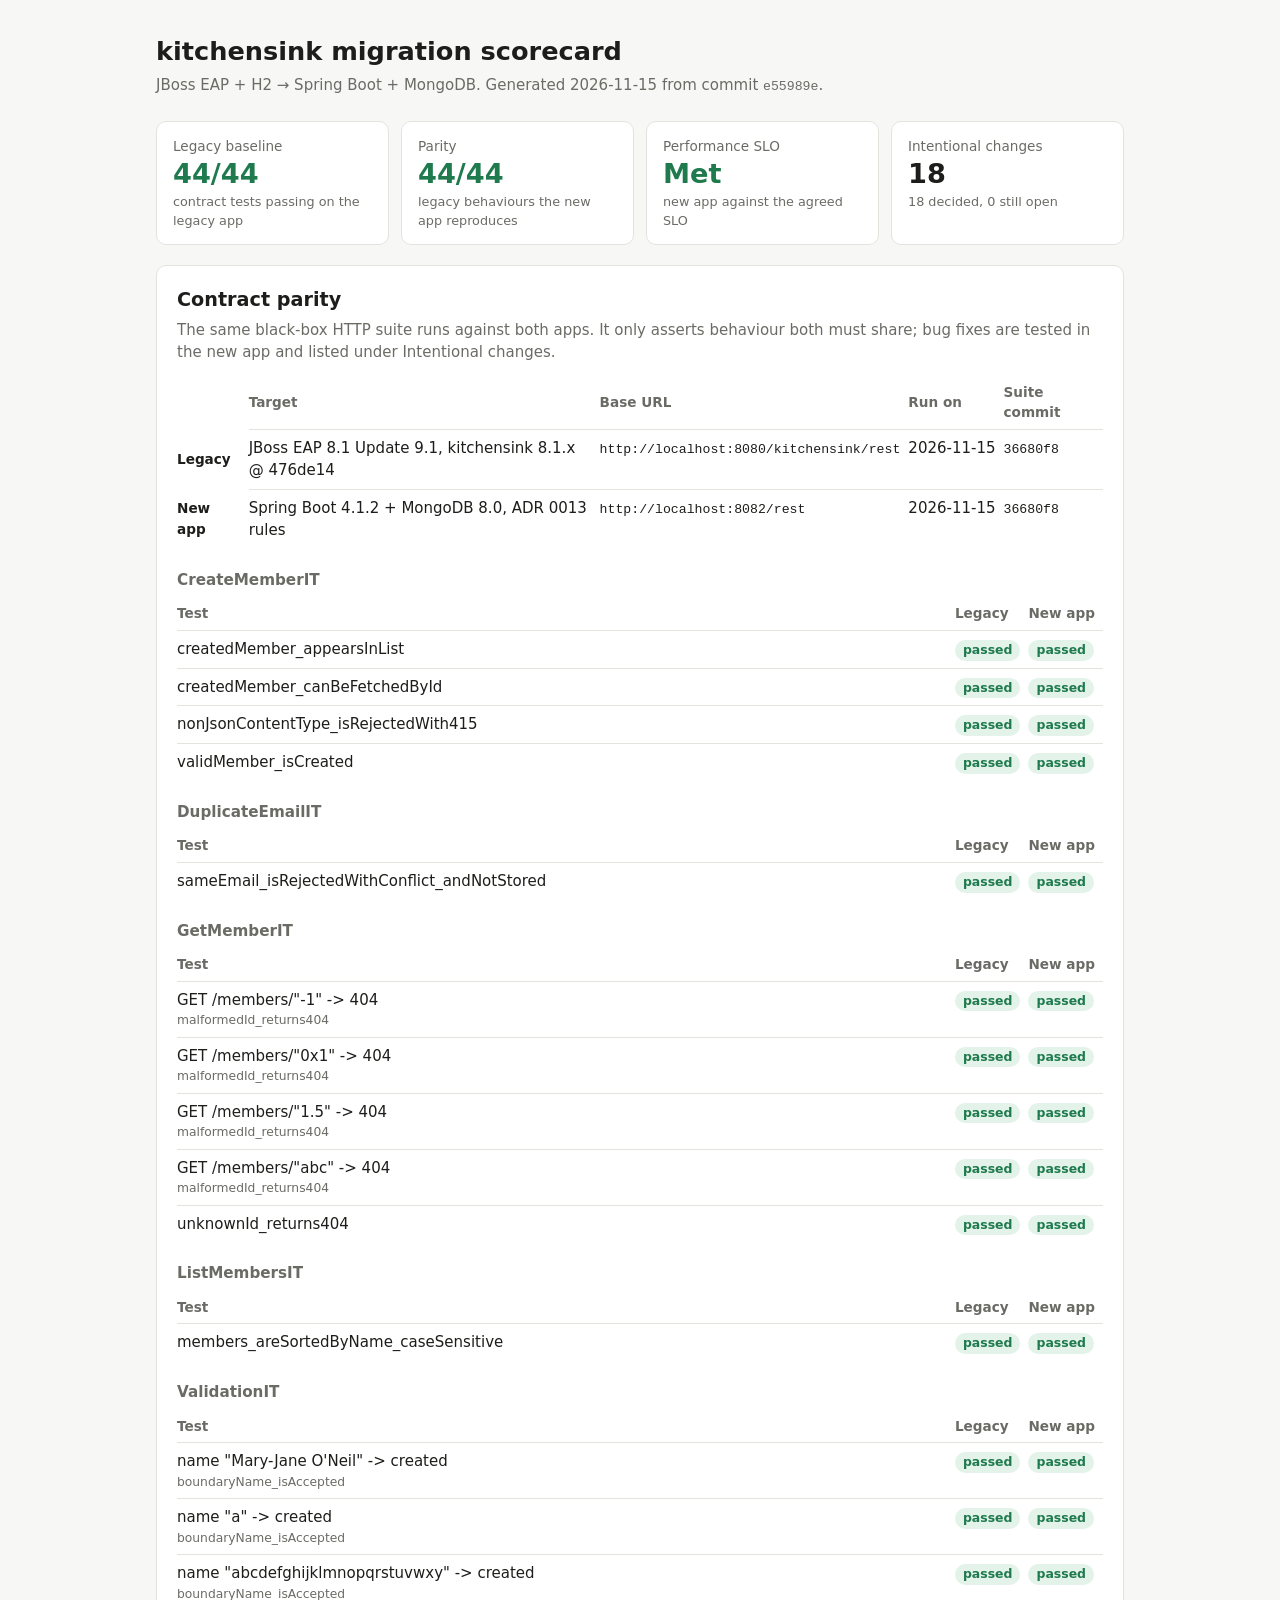
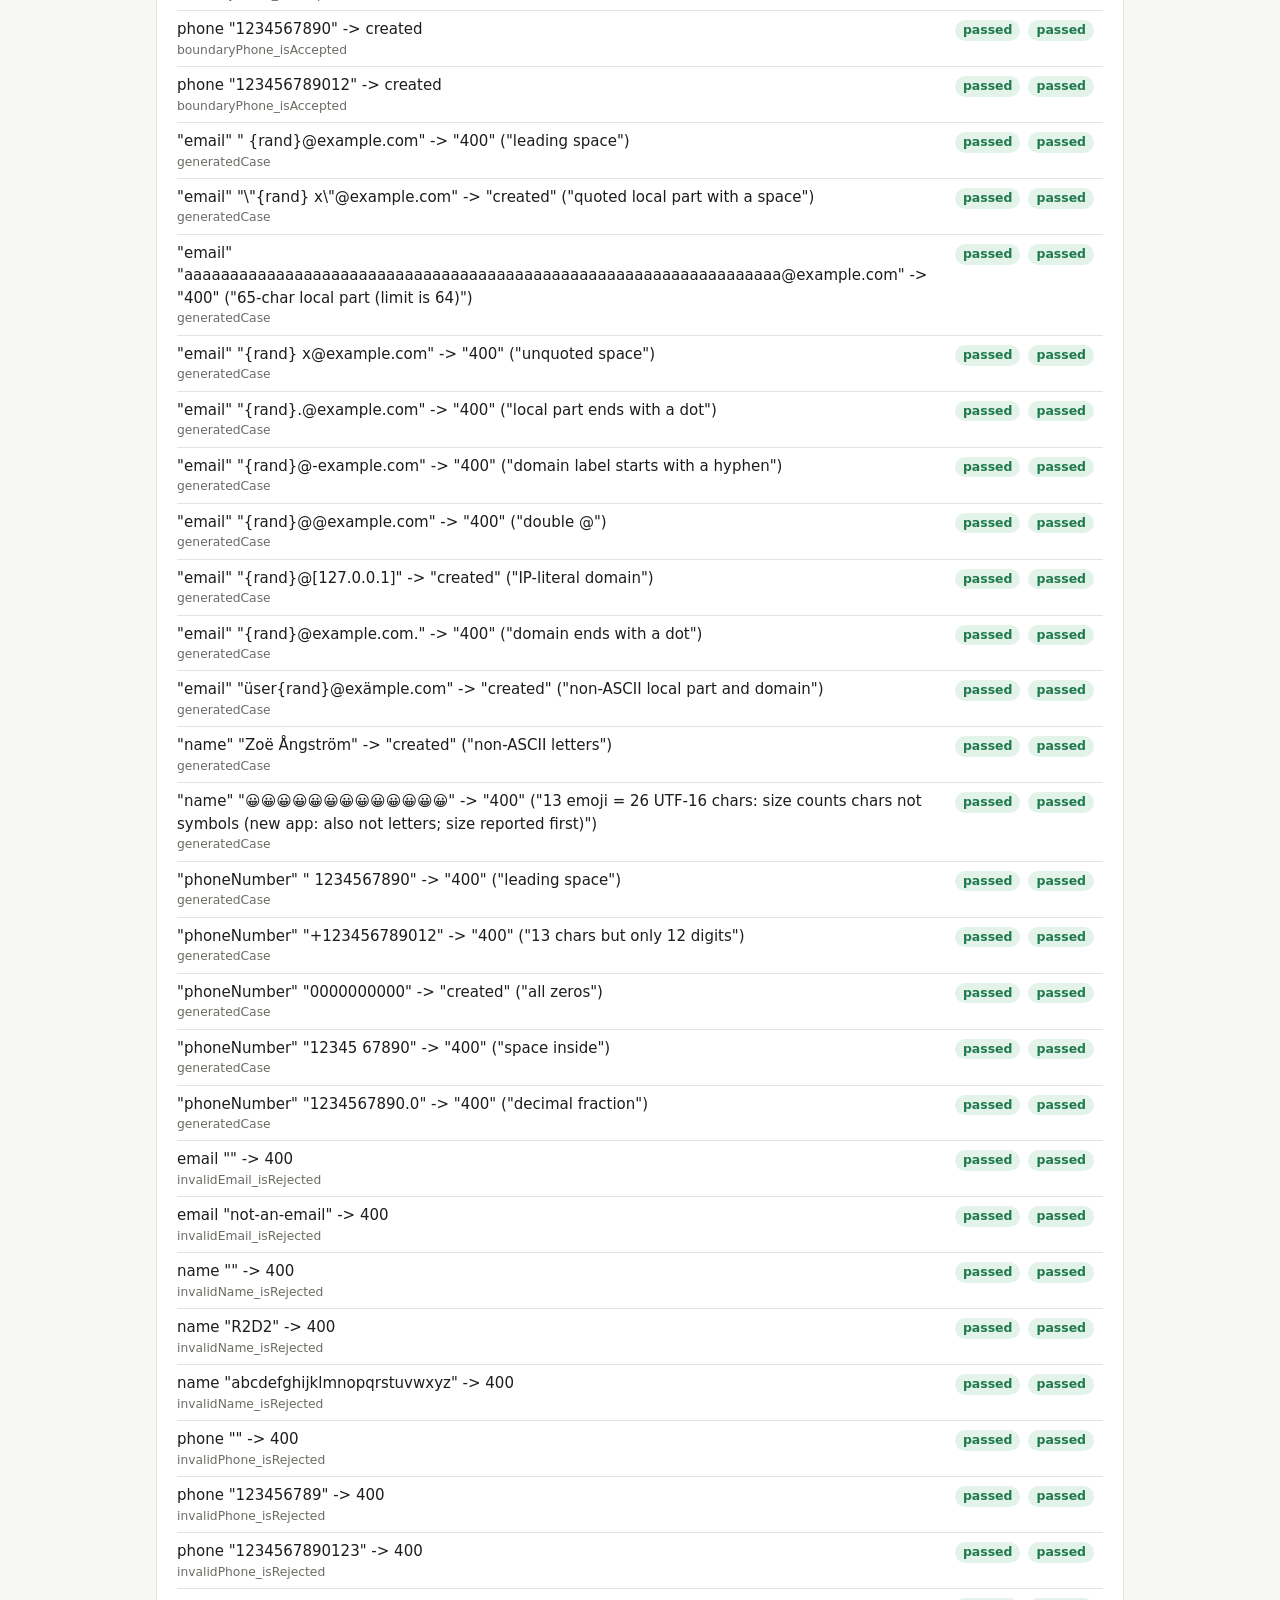
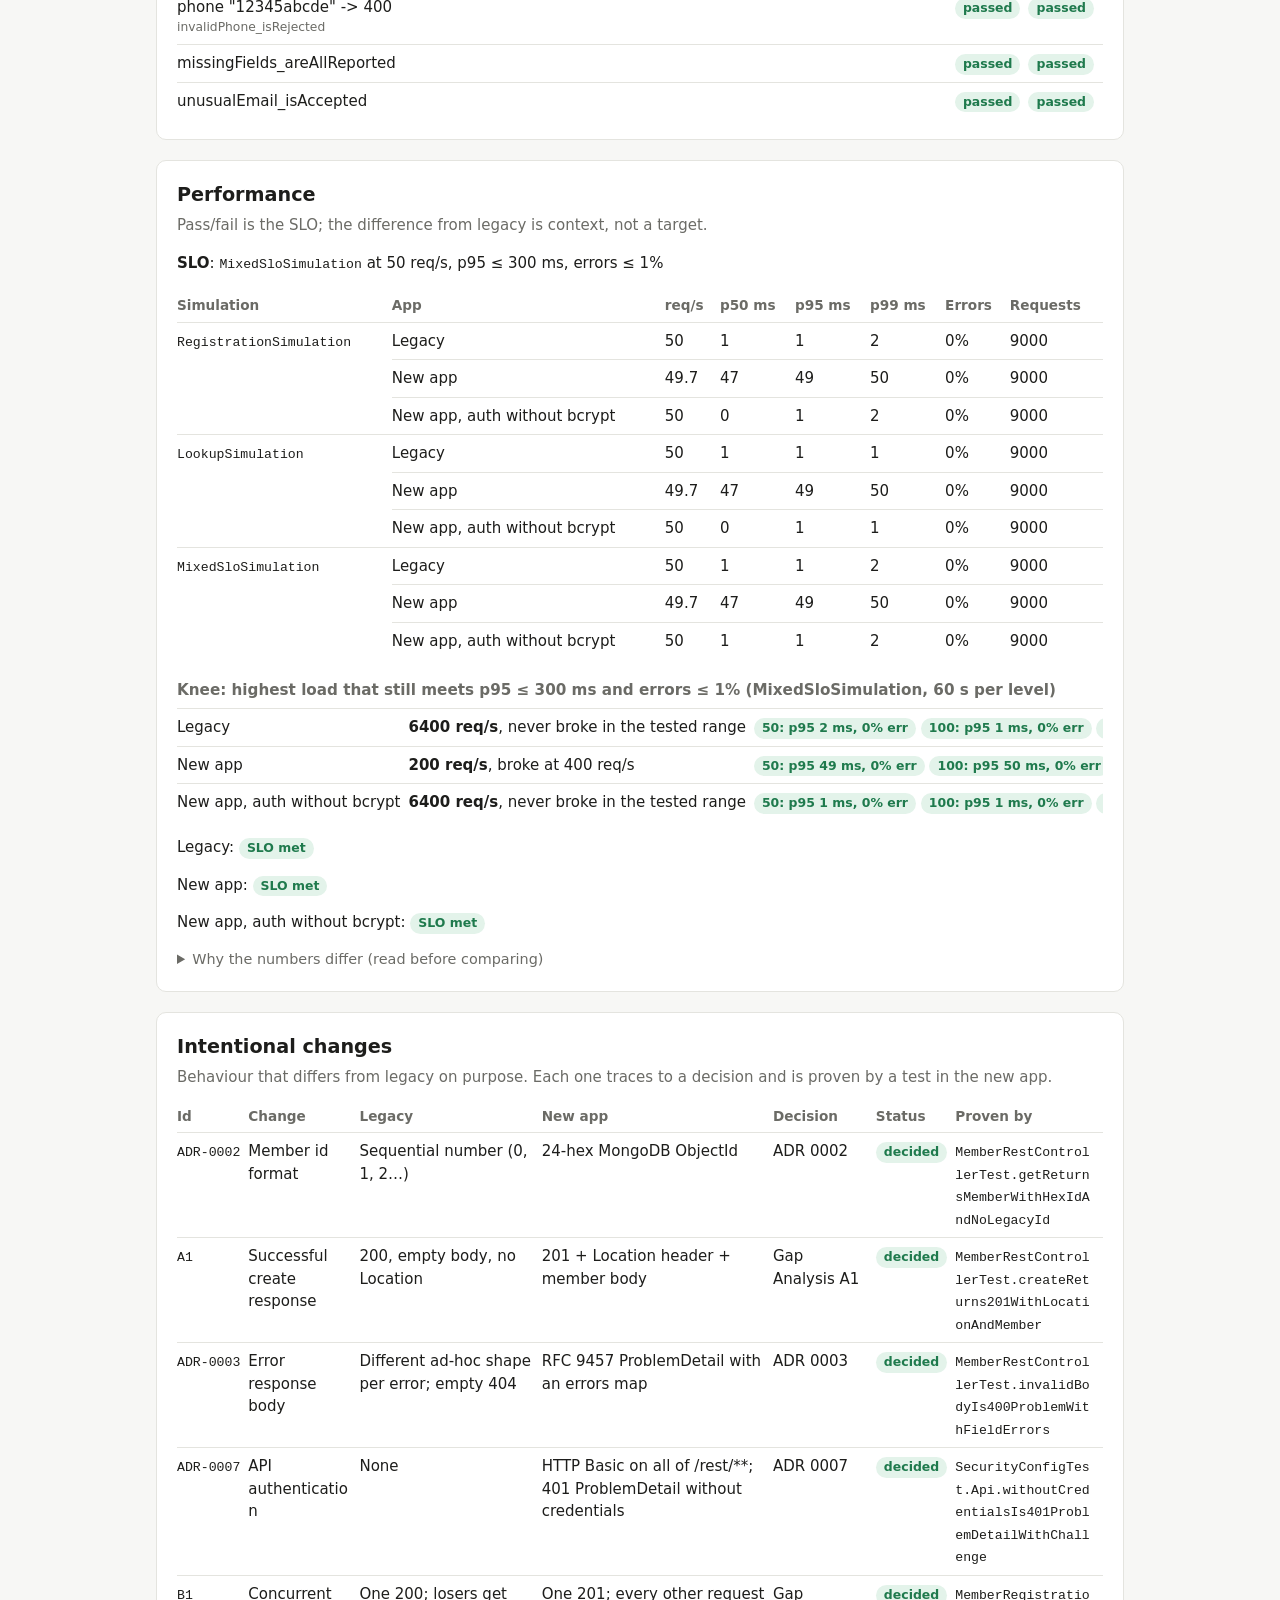
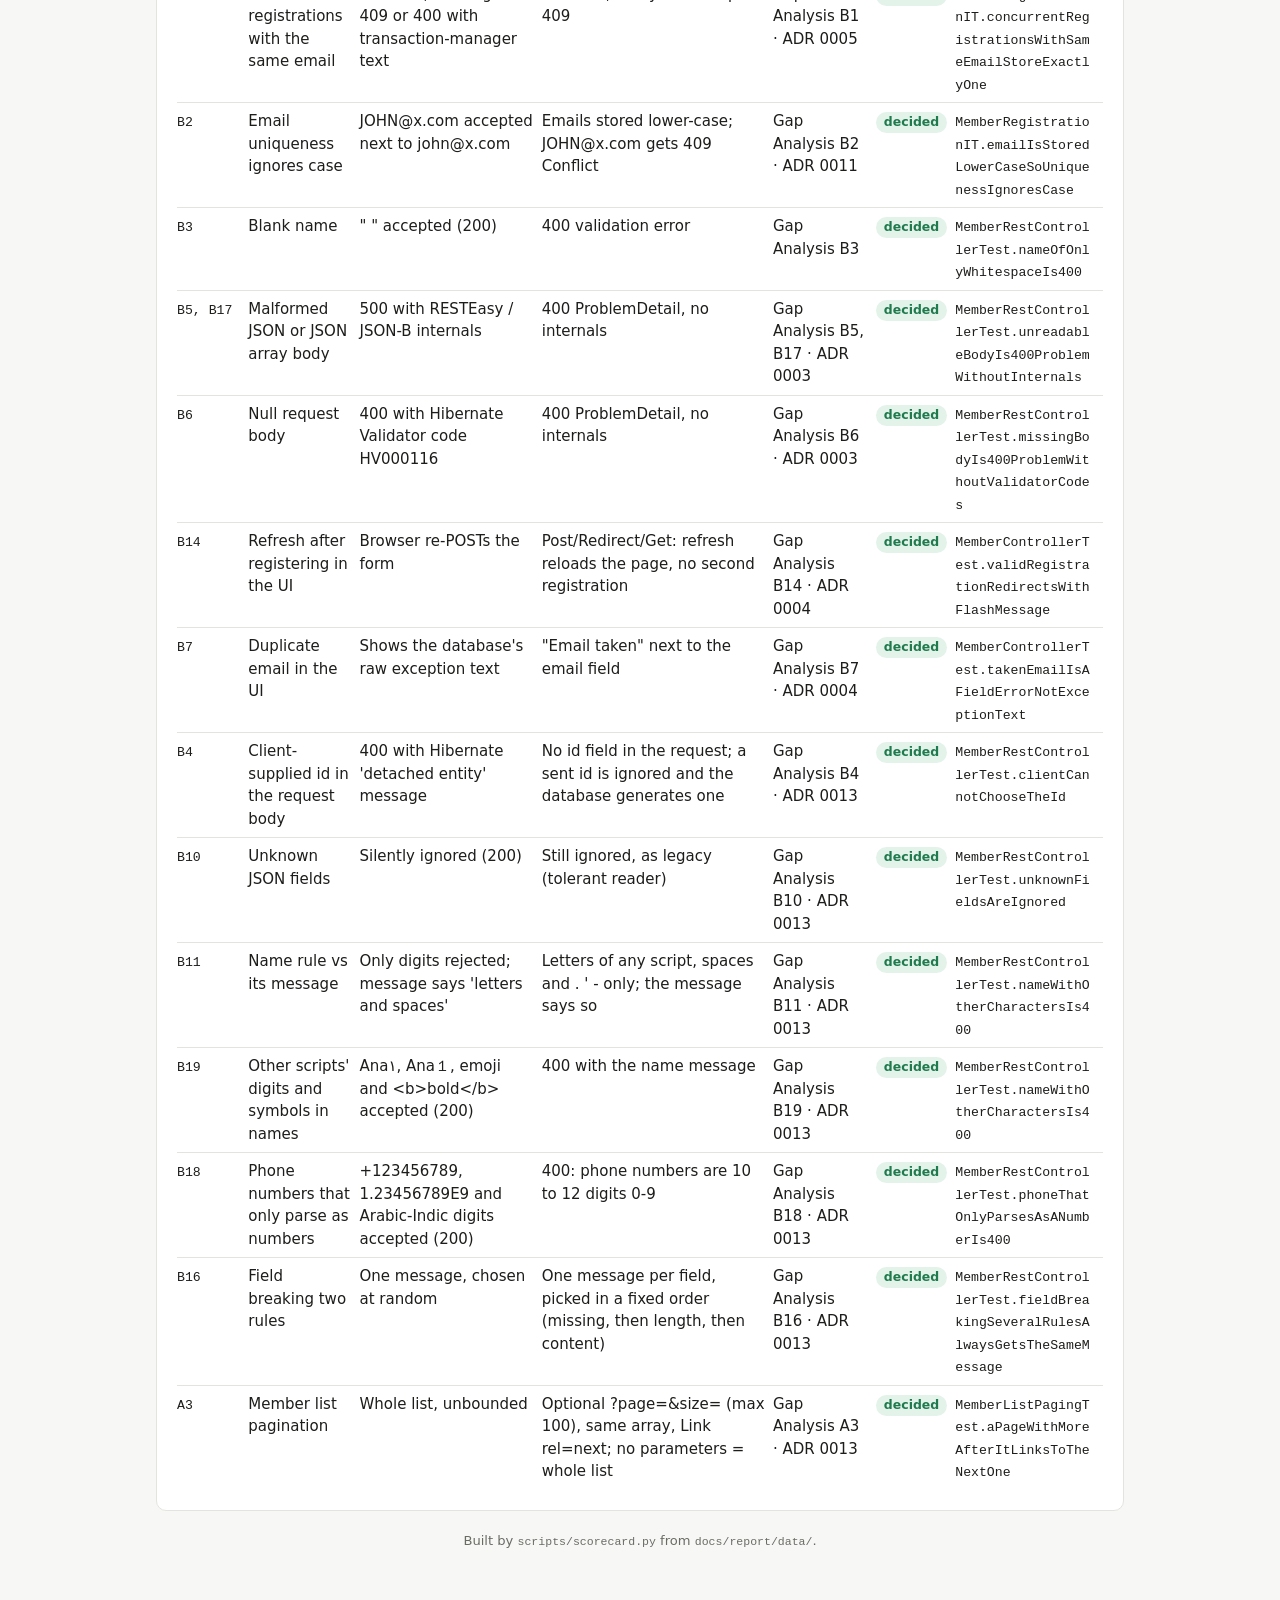
==== commit 8b796d8d: "Run the performance comparison and add a Grafana dashboard (#22) Full Gatling runs against the new a" ====
--- a/docs/report/index.html
+++ b/docs/report/index.html
@@ -63,9 +63,9 @@
 <body>
 <main>
 <h1>kitchensink migration scorecard</h1>
-<p class="subtitle">JBoss EAP + H2 &rarr; Spring Boot + MongoDB. Generated 2026-11-15 from commit <code>36680f8</code>.</p>
+<p class="subtitle">JBoss EAP + H2 &rarr; Spring Boot + MongoDB. Generated 2026-11-15 from commit <code>e55989e</code>.</p>
 
-<div class="tiles"><div class="tile"><div class="tile-label">Legacy baseline</div><div class="tile-value ok">44/44</div><div class="tile-note">contract tests passing on the legacy app</div></div><div class="tile"><div class="tile-label">Parity</div><div class="tile-value ok">44/44</div><div class="tile-note">legacy behaviours the new app reproduces</div></div><div class="tile"><div class="tile-label">Performance SLO</div><div class="tile-value pending">Pending</div><div class="tile-note">legacy baseline recorded; new app not measured</div></div><div class="tile"><div class="tile-label">Intentional changes</div><div class="tile-value neutral">18</div><div class="tile-note">18 decided, 0 still open</div></div></div>
+<div class="tiles"><div class="tile"><div class="tile-label">Legacy baseline</div><div class="tile-value ok">44/44</div><div class="tile-note">contract tests passing on the legacy app</div></div><div class="tile"><div class="tile-label">Parity</div><div class="tile-value ok">44/44</div><div class="tile-note">legacy behaviours the new app reproduces</div></div><div class="tile"><div class="tile-label">Performance SLO</div><div class="tile-value ok">Met</div><div class="tile-note">new app against the agreed SLO</div></div><div class="tile"><div class="tile-label">Intentional changes</div><div class="tile-value neutral">18</div><div class="tile-note">18 decided, 0 still open</div></div></div>
 
 <section class="card">
 <h2>Contract parity</h2>
@@ -77,7 +77,7 @@
 <section class="card">
 <h2>Performance</h2>
 <p class="lead">Pass/fail is the SLO; the difference from legacy is context, not a target.</p>
-<p><strong>SLO</strong>: <code>MixedSloSimulation</code> at 50 req/s, p95 &le; 300 ms, errors &le; 1%</p><div class="scroll"><table class="perf"><thead><tr><th>Simulation</th><th>App</th><th>req/s</th><th>p50 ms</th><th>p95 ms</th><th>p99 ms</th><th>Errors</th><th>Requests</th></tr></thead><tbody><tr><td rowspan="2" class="test"><code>RegistrationSimulation</code></td><td>Legacy</td><td>50</td><td>1</td><td>1</td><td>2</td><td>0%</td><td>9000</td></tr><tr><td>New app</td><td colspan="6"><span class="badge pending">pending</span></td></tr><tr><td rowspan="2" class="test"><code>LookupSimulation</code></td><td>Legacy</td><td>50</td><td>1</td><td>1</td><td>1</td><td>0%</td><td>9000</td></tr><tr><td>New app</td><td colspan="6"><span class="badge pending">pending</span></td></tr><tr><td rowspan="2" class="test"><code>MixedSloSimulation</code></td><td>Legacy</td><td>50</td><td>1</td><td>1</td><td>2</td><td>0%</td><td>9000</td></tr><tr><td>New app</td><td colspan="6"><span class="badge pending">pending</span></td></tr></tbody></table></div><h3>Knee: highest load that still meets p95 &le; 300 ms and errors &le; 1% (MixedSloSimulation, 60 s per level)</h3><div class="scroll"><table class="perf"><tbody><tr><td>Legacy</td><td><strong>6400 req/s</strong>, never broke in the tested range</td><td><span class="badge pass">50: p95 2 ms, 0% err</span> <span class="badge pass">100: p95 1 ms, 0% err</span> <span class="badge pass">200: p95 1 ms, 0% err</span> <span class="badge pass">400: p95 1 ms, 0% err</span> <span class="badge pass">800: p95 1 ms, 0% err</span> <span class="badge pass">1600: p95 1 ms, 0% err</span> <span class="badge pass">3200: p95 1 ms, 0% err</span> <span class="badge pass">6400: p95 2 ms, 0% err</span></td></tr></tbody></table></div><p>Legacy: <span class="badge pass">SLO met</span></p><details class="caveats"><summary>Why the numbers differ (read before comparing)</summary><ul><li>Legacy uses in-memory H2 inside the app server&#x27;s JVM; the new app talks to MongoDB over the network.</li><li>Legacy has no authentication; the new app checks HTTP Basic credentials (bcrypt) on every request.</li><li>Legacy checks for a duplicate email with a separate query before inserting; the new app relies on a unique index.</li><li>Same machine, same Docker resources, warm-up run discarded, median of three runs.</li></ul></details>
+<p><strong>SLO</strong>: <code>MixedSloSimulation</code> at 50 req/s, p95 &le; 300 ms, errors &le; 1%</p><div class="scroll"><table class="perf"><thead><tr><th>Simulation</th><th>App</th><th>req/s</th><th>p50 ms</th><th>p95 ms</th><th>p99 ms</th><th>Errors</th><th>Requests</th></tr></thead><tbody><tr><td rowspan="3" class="test"><code>RegistrationSimulation</code></td><td>Legacy</td><td>50</td><td>1</td><td>1</td><td>2</td><td>0%</td><td>9000</td></tr><tr><td>New app</td><td>49.7</td><td>47</td><td>49</td><td>50</td><td>0%</td><td>9000</td></tr><tr><td>New app, auth without bcrypt</td><td>50</td><td>0</td><td>1</td><td>2</td><td>0%</td><td>9000</td></tr><tr><td rowspan="3" class="test"><code>LookupSimulation</code></td><td>Legacy</td><td>50</td><td>1</td><td>1</td><td>1</td><td>0%</td><td>9000</td></tr><tr><td>New app</td><td>49.7</td><td>47</td><td>49</td><td>50</td><td>0%</td><td>9000</td></tr><tr><td>New app, auth without bcrypt</td><td>50</td><td>0</td><td>1</td><td>1</td><td>0%</td><td>9000</td></tr><tr><td rowspan="3" class="test"><code>MixedSloSimulation</code></td><td>Legacy</td><td>50</td><td>1</td><td>1</td><td>2</td><td>0%</td><td>9000</td></tr><tr><td>New app</td><td>49.7</td><td>47</td><td>49</td><td>50</td><td>0%</td><td>9000</td></tr><tr><td>New app, auth without bcrypt</td><td>50</td><td>1</td><td>1</td><td>2</td><td>0%</td><td>9000</td></tr></tbody></table></div><h3>Knee: highest load that still meets p95 &le; 300 ms and errors &le; 1% (MixedSloSimulation, 60 s per level)</h3><div class="scroll"><table class="perf"><tbody><tr><td>Legacy</td><td><strong>6400 req/s</strong>, never broke in the tested range</td><td><span class="badge pass">50: p95 2 ms, 0% err</span> <span class="badge pass">100: p95 1 ms, 0% err</span> <span class="badge pass">200: p95 1 ms, 0% err</span> <span class="badge pass">400: p95 1 ms, 0% err</span> <span class="badge pass">800: p95 1 ms, 0% err</span> <span class="badge pass">1600: p95 1 ms, 0% err</span> <span class="badge pass">3200: p95 1 ms, 0% err</span> <span class="badge pass">6400: p95 2 ms, 0% err</span></td></tr><tr><td>New app</td><td><strong>200 req/s</strong>, broke at 400 req/s</td><td><span class="badge pass">50: p95 49 ms, 0% err</span> <span class="badge pass">100: p95 50 ms, 0% err</span> <span class="badge pass">200: p95 108 ms, 0% err</span> <span class="badge fail">400: p95 60000 ms, 15.3% err</span></td></tr><tr><td>New app, auth without bcrypt</td><td><strong>6400 req/s</strong>, never broke in the tested range</td><td><span class="badge pass">50: p95 1 ms, 0% err</span> <span class="badge pass">100: p95 1 ms, 0% err</span> <span class="badge pass">200: p95 1 ms, 0% err</span> <span class="badge pass">400: p95 1 ms, 0% err</span> <span class="badge pass">800: p95 1 ms, 0% err</span> <span class="badge pass">1600: p95 1 ms, 0% err</span> <span class="badge pass">3200: p95 1 ms, 0% err</span> <span class="badge pass">6400: p95 1 ms, 0% err</span></td></tr></tbody></table></div><p>Legacy: <span class="badge pass">SLO met</span></p><p>New app: <span class="badge pass">SLO met</span></p><p>New app, auth without bcrypt: <span class="badge pass">SLO met</span></p><details class="caveats"><summary>Why the numbers differ (read before comparing)</summary><ul><li>Legacy uses in-memory H2 inside the app server&#x27;s JVM; the new app talks to MongoDB over the network.</li><li>Legacy has no authentication; the new app checks HTTP Basic credentials (bcrypt) on every request.</li><li>Legacy checks for a duplicate email with a separate query before inserting; the new app relies on a unique index.</li><li>Same machine, same Docker resources, warm-up run discarded, median of three runs.</li></ul></details>
 </section>
 
 <section class="card">
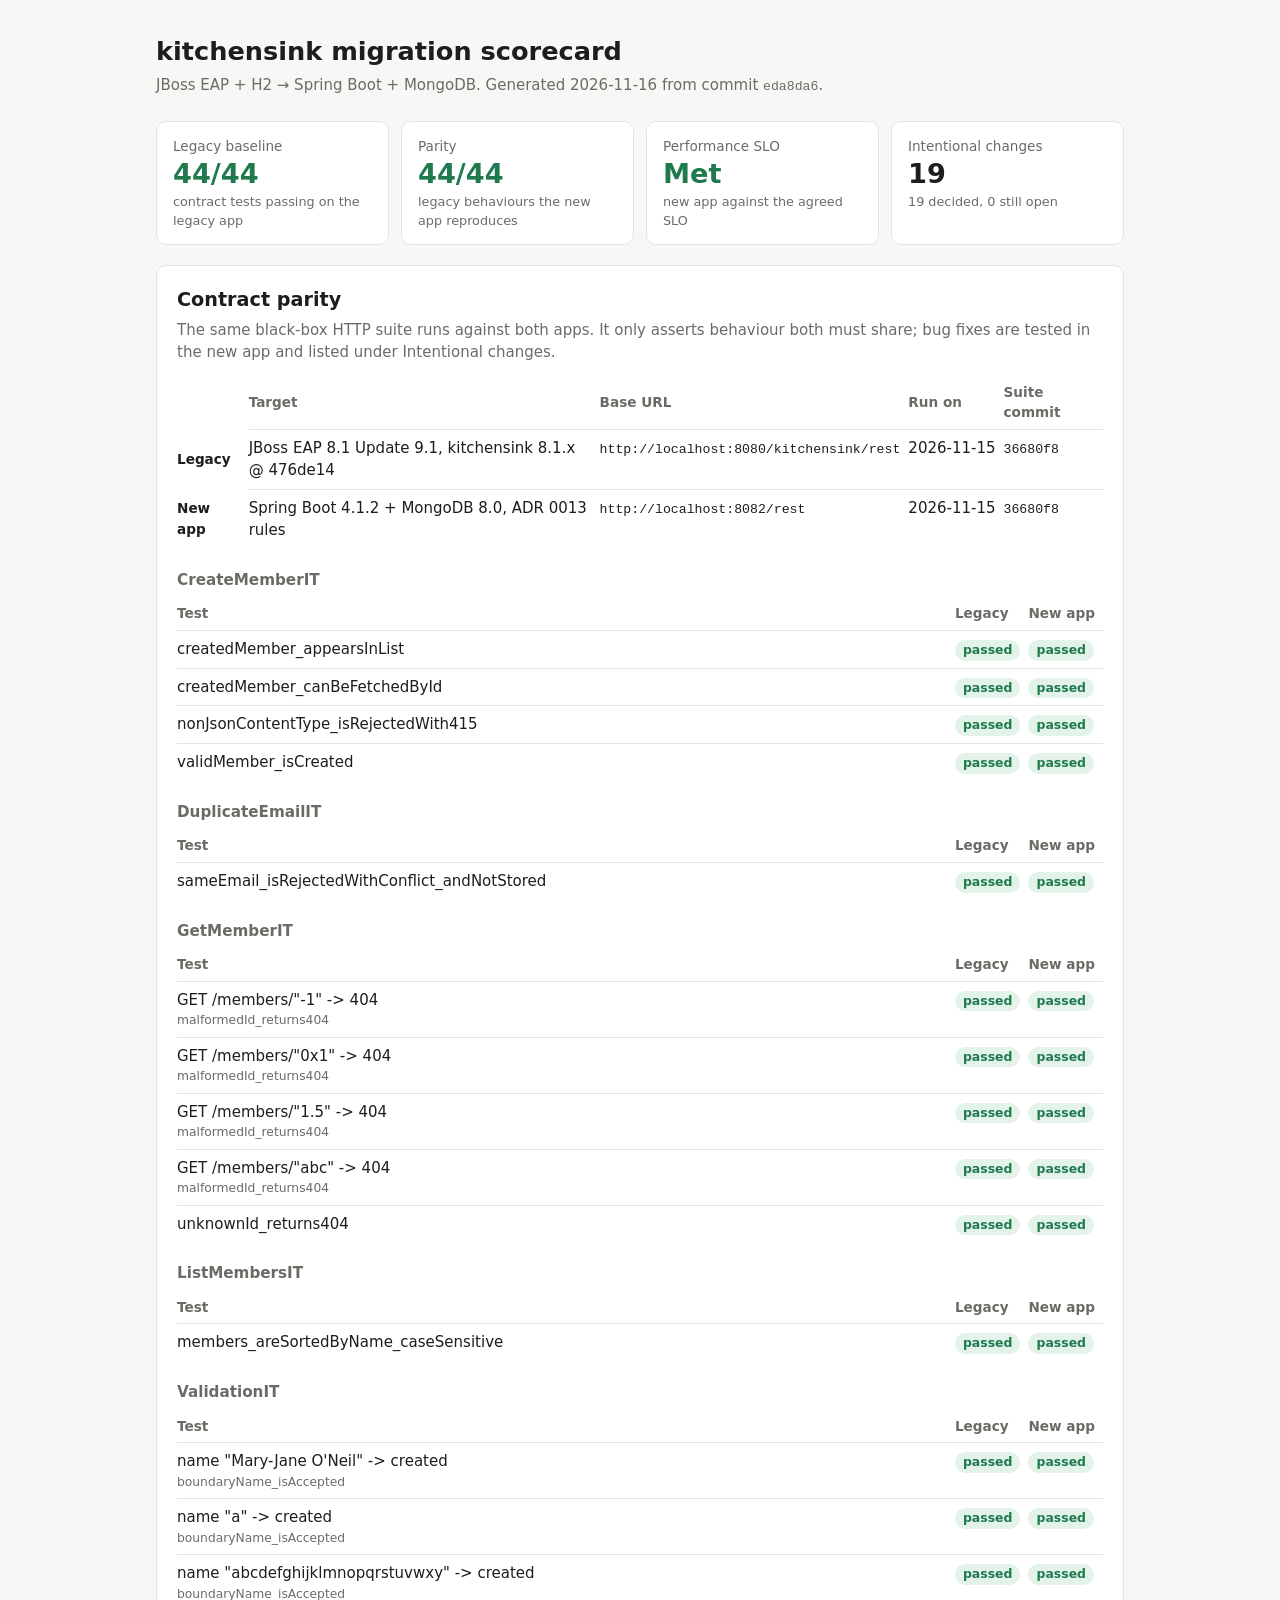
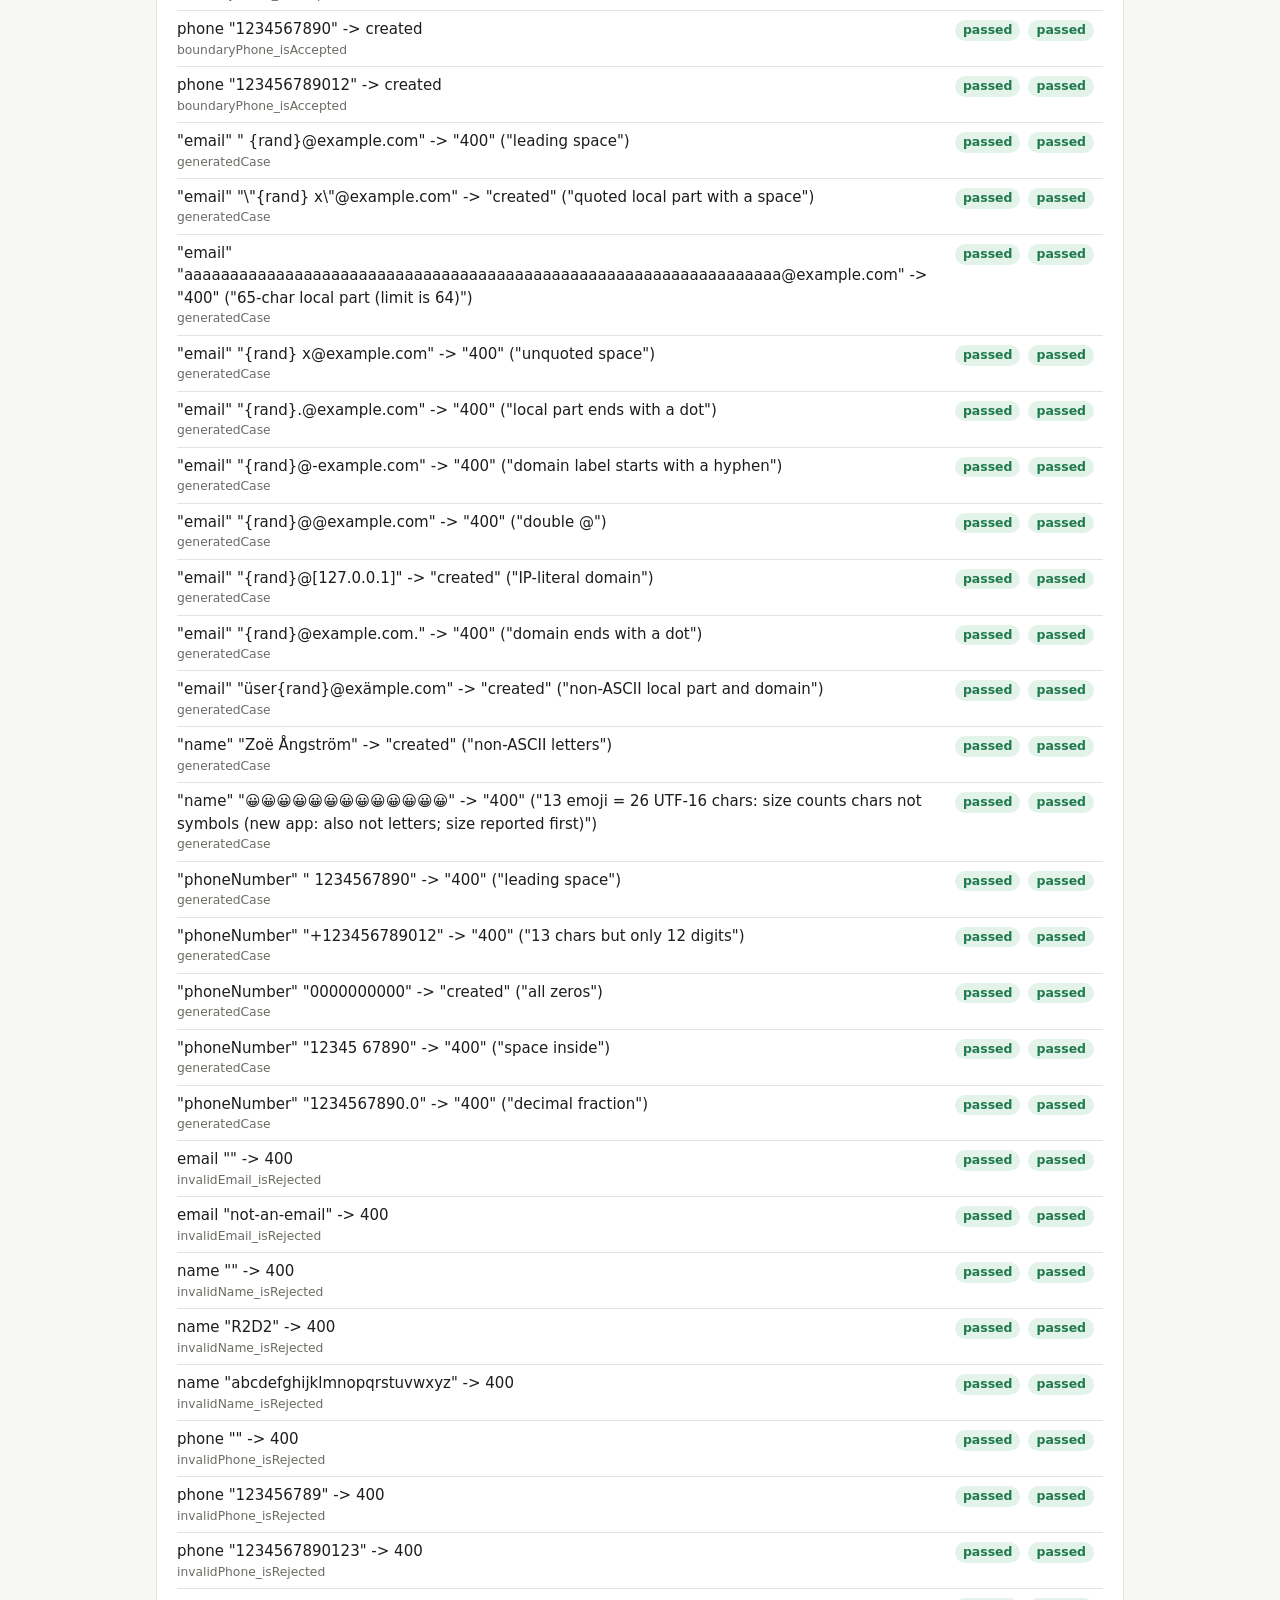
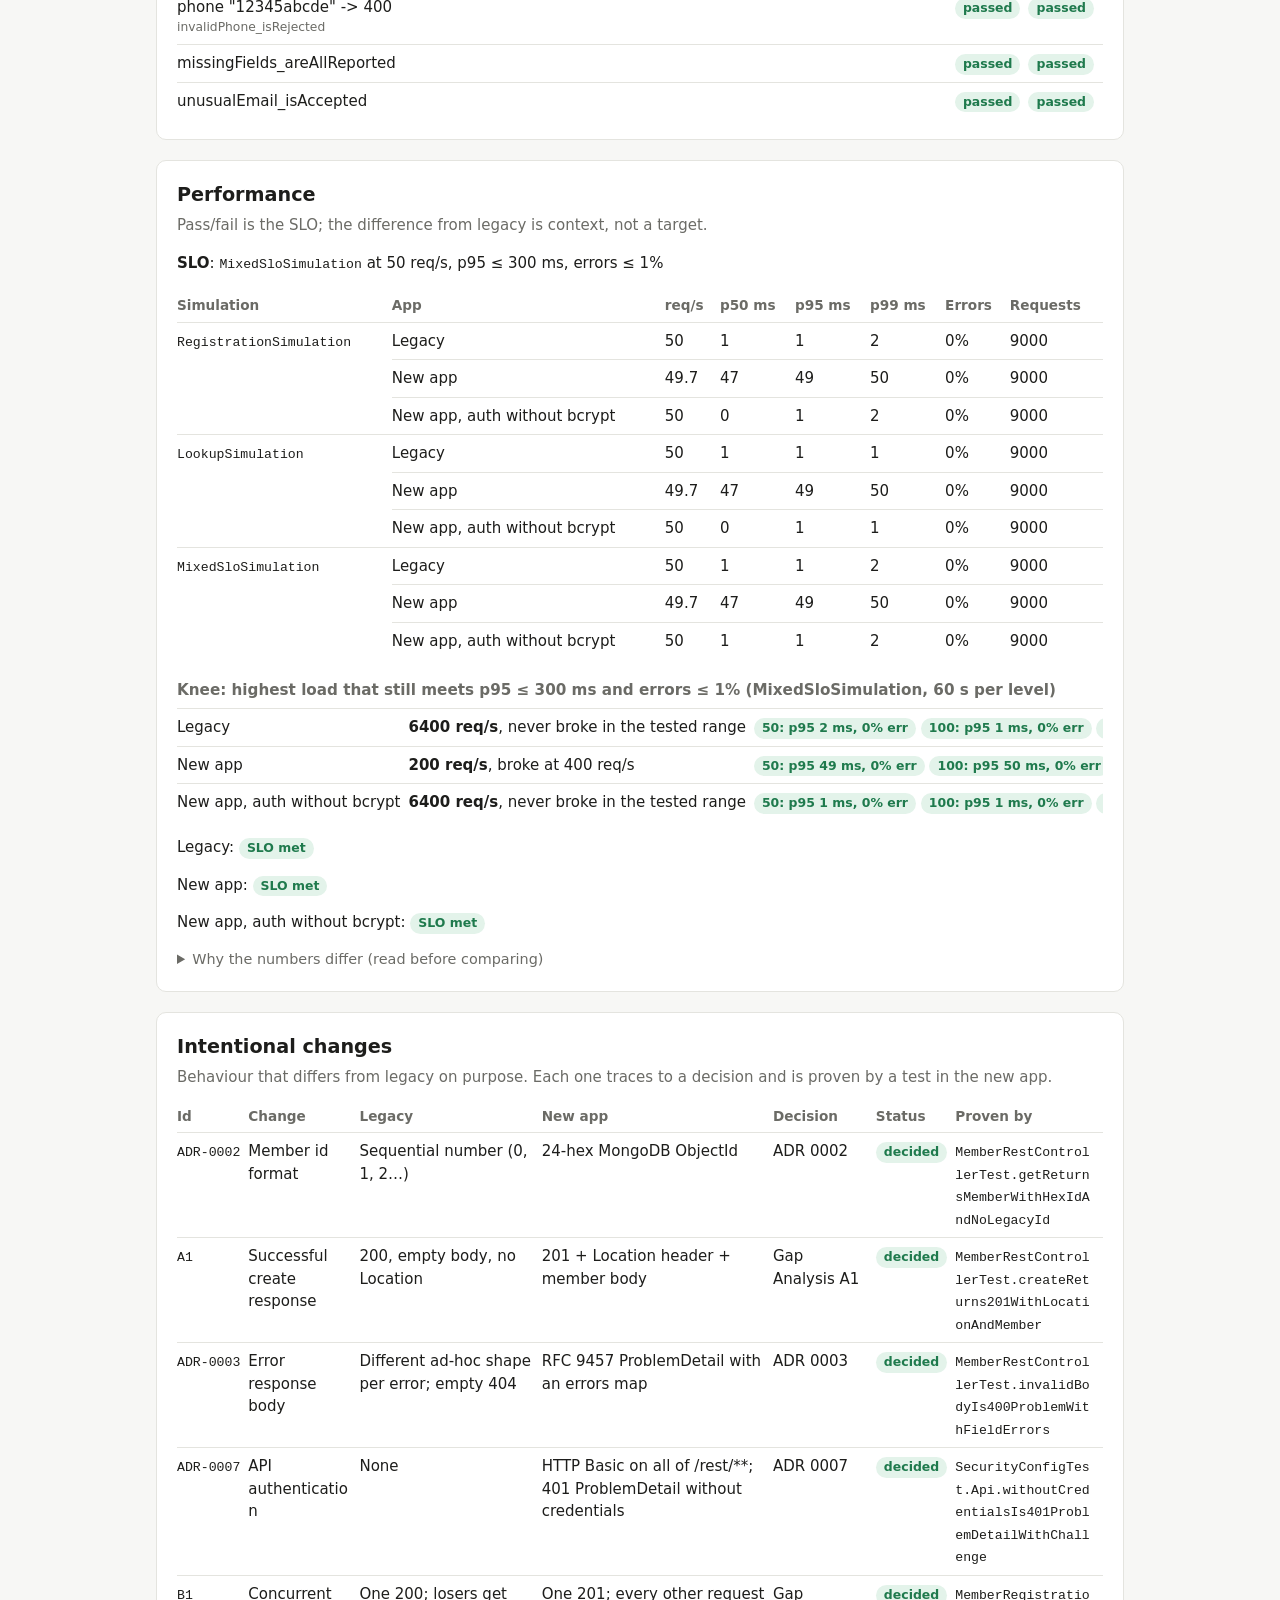
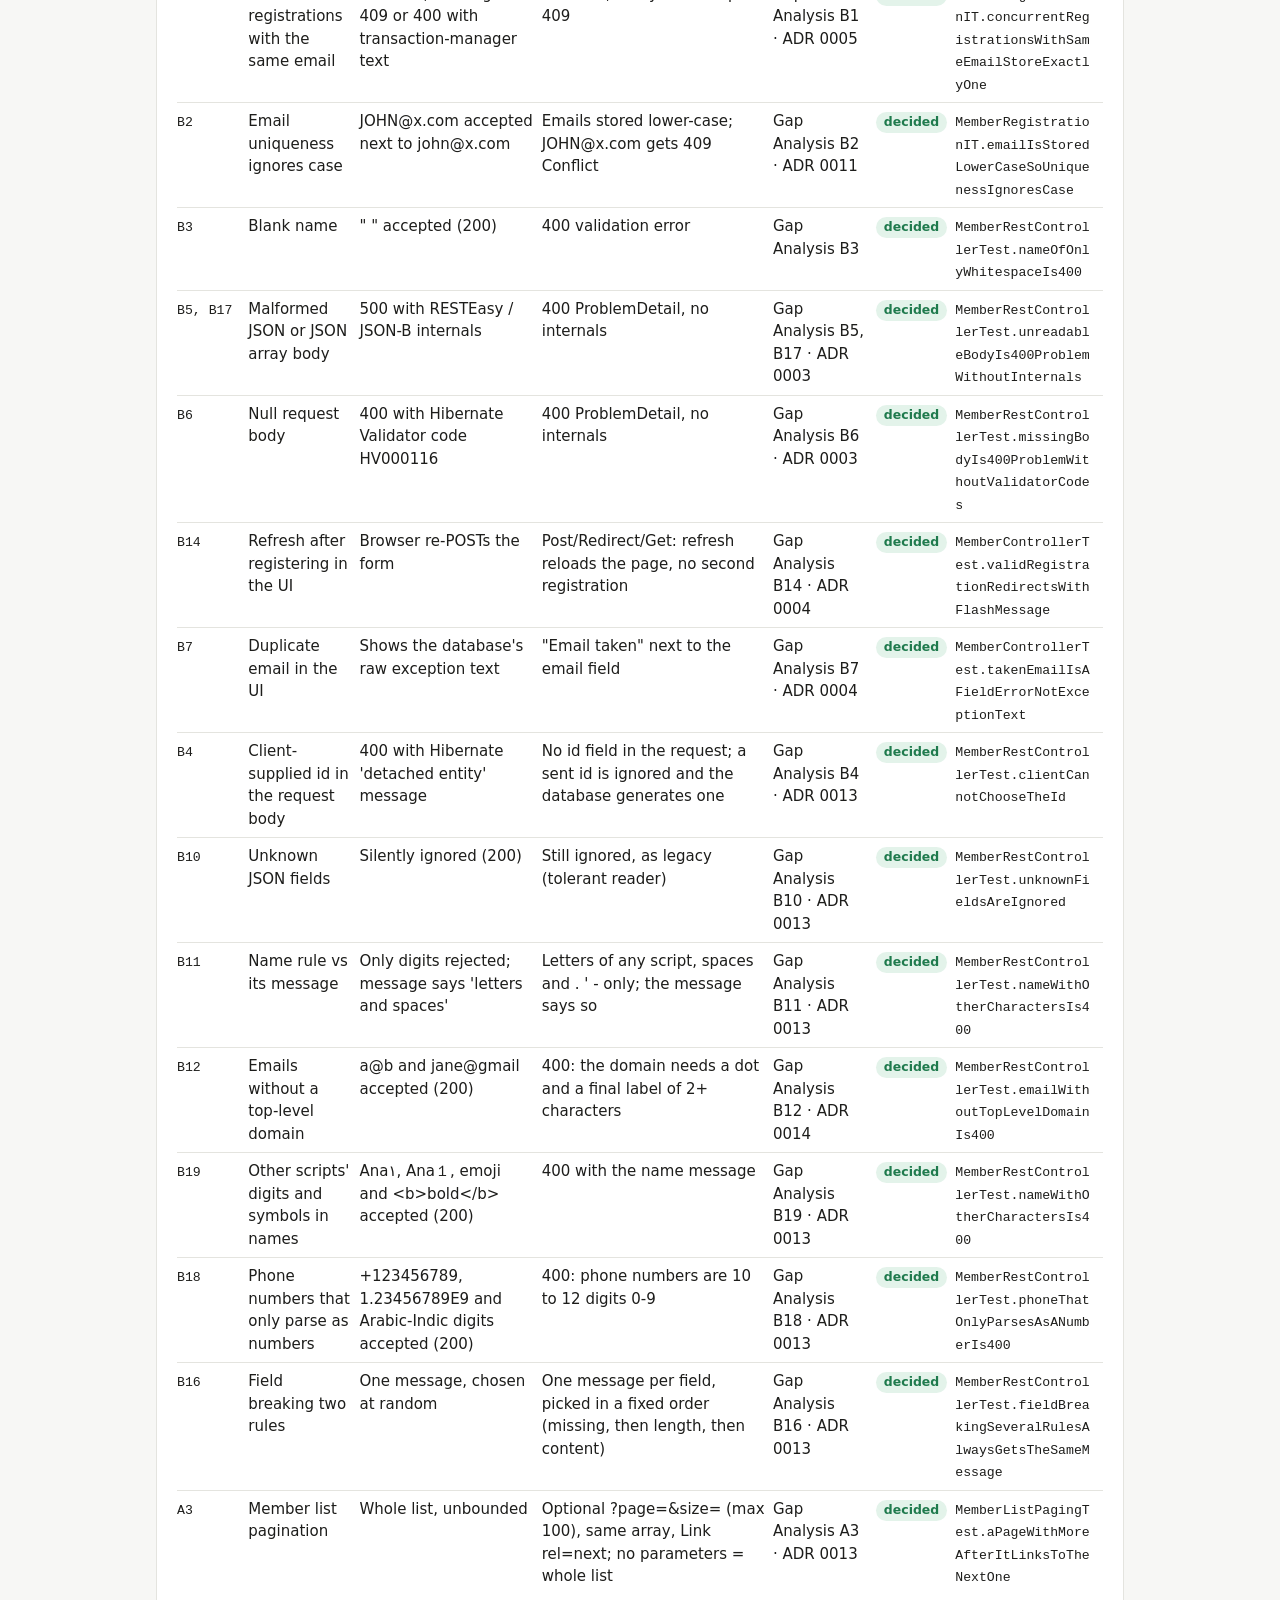
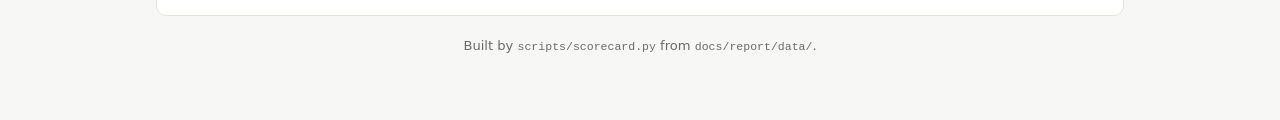
==== commit ed5f7708: "Require a dotted domain in member emails (ADR 0014) Legacy's @Email accepts jane@gmail and a@b. Reje" ====
--- a/docs/report/index.html
+++ b/docs/report/index.html
@@ -63,9 +63,9 @@
 <body>
 <main>
 <h1>kitchensink migration scorecard</h1>
-<p class="subtitle">JBoss EAP + H2 &rarr; Spring Boot + MongoDB. Generated 2026-11-15 from commit <code>e55989e</code>.</p>
+<p class="subtitle">JBoss EAP + H2 &rarr; Spring Boot + MongoDB. Generated 2026-11-16 from commit <code>eda8da6</code>.</p>
 
-<div class="tiles"><div class="tile"><div class="tile-label">Legacy baseline</div><div class="tile-value ok">44/44</div><div class="tile-note">contract tests passing on the legacy app</div></div><div class="tile"><div class="tile-label">Parity</div><div class="tile-value ok">44/44</div><div class="tile-note">legacy behaviours the new app reproduces</div></div><div class="tile"><div class="tile-label">Performance SLO</div><div class="tile-value ok">Met</div><div class="tile-note">new app against the agreed SLO</div></div><div class="tile"><div class="tile-label">Intentional changes</div><div class="tile-value neutral">18</div><div class="tile-note">18 decided, 0 still open</div></div></div>
+<div class="tiles"><div class="tile"><div class="tile-label">Legacy baseline</div><div class="tile-value ok">44/44</div><div class="tile-note">contract tests passing on the legacy app</div></div><div class="tile"><div class="tile-label">Parity</div><div class="tile-value ok">44/44</div><div class="tile-note">legacy behaviours the new app reproduces</div></div><div class="tile"><div class="tile-label">Performance SLO</div><div class="tile-value ok">Met</div><div class="tile-note">new app against the agreed SLO</div></div><div class="tile"><div class="tile-label">Intentional changes</div><div class="tile-value neutral">19</div><div class="tile-note">19 decided, 0 still open</div></div></div>
 
 <section class="card">
 <h2>Contract parity</h2>
@@ -83,7 +83,7 @@
 <section class="card">
 <h2>Intentional changes</h2>
 <p class="lead">Behaviour that differs from legacy on purpose. Each one traces to a decision and is proven by a test in the new app.</p>
-<div class="scroll"><table class="deviations"><thead><tr><th>Id</th><th>Change</th><th>Legacy</th><th>New app</th><th>Decision</th><th>Status</th><th>Proven by</th></tr></thead><tbody><tr><td class="nowrap"><code>ADR-0002</code></td><td class="test">Member id format</td><td>Sequential number (0, 1, 2…)</td><td>24-hex MongoDB ObjectId</td><td>ADR 0002</td><td><span class="badge pass">decided</span></td><td><code>MemberRestControllerTest.getReturnsMemberWithHexIdAndNoLegacyId</code></td></tr><tr><td class="nowrap"><code>A1</code></td><td class="test">Successful create response</td><td>200, empty body, no Location</td><td>201 + Location header + member body</td><td>Gap Analysis A1</td><td><span class="badge pass">decided</span></td><td><code>MemberRestControllerTest.createReturns201WithLocationAndMember</code></td></tr><tr><td class="nowrap"><code>ADR-0003</code></td><td class="test">Error response body</td><td>Different ad-hoc shape per error; empty 404</td><td>RFC 9457 ProblemDetail with an errors map</td><td>ADR 0003</td><td><span class="badge pass">decided</span></td><td><code>MemberRestControllerTest.invalidBodyIs400ProblemWithFieldErrors</code></td></tr><tr><td class="nowrap"><code>ADR-0007</code></td><td class="test">API authentication</td><td>None</td><td>HTTP Basic on all of /rest/**; 401 ProblemDetail without credentials</td><td>ADR 0007</td><td><span class="badge pass">decided</span></td><td><code>SecurityConfigTest.Api.withoutCredentialsIs401ProblemDetailWithChallenge</code></td></tr><tr><td class="nowrap"><code>B1</code></td><td class="test">Concurrent registrations with the same email</td><td>One 200; losers get 409 or 400 with transaction-manager text</td><td>One 201; every other request 409</td><td>Gap Analysis B1 · ADR 0005</td><td><span class="badge pass">decided</span></td><td><code>MemberRegistrationIT.concurrentRegistrationsWithSameEmailStoreExactlyOne</code></td></tr><tr><td class="nowrap"><code>B2</code></td><td class="test">Email uniqueness ignores case</td><td>JOHN@x.com accepted next to john@x.com</td><td>Emails stored lower-case; JOHN@x.com gets 409 Conflict</td><td>Gap Analysis B2 · ADR 0011</td><td><span class="badge pass">decided</span></td><td><code>MemberRegistrationIT.emailIsStoredLowerCaseSoUniquenessIgnoresCase</code></td></tr><tr><td class="nowrap"><code>B3</code></td><td class="test">Blank name</td><td>&quot;   &quot; accepted (200)</td><td>400 validation error</td><td>Gap Analysis B3</td><td><span class="badge pass">decided</span></td><td><code>MemberRestControllerTest.nameOfOnlyWhitespaceIs400</code></td></tr><tr><td class="nowrap"><code>B5, B17</code></td><td class="test">Malformed JSON or JSON array body</td><td>500 with RESTEasy / JSON-B internals</td><td>400 ProblemDetail, no internals</td><td>Gap Analysis B5, B17 · ADR 0003</td><td><span class="badge pass">decided</span></td><td><code>MemberRestControllerTest.unreadableBodyIs400ProblemWithoutInternals</code></td></tr><tr><td class="nowrap"><code>B6</code></td><td class="test">Null request body</td><td>400 with Hibernate Validator code HV000116</td><td>400 ProblemDetail, no internals</td><td>Gap Analysis B6 · ADR 0003</td><td><span class="badge pass">decided</span></td><td><code>MemberRestControllerTest.missingBodyIs400ProblemWithoutValidatorCodes</code></td></tr><tr><td class="nowrap"><code>B14</code></td><td class="test">Refresh after registering in the UI</td><td>Browser re-POSTs the form</td><td>Post/Redirect/Get: refresh reloads the page, no second registration</td><td>Gap Analysis B14 · ADR 0004</td><td><span class="badge pass">decided</span></td><td><code>MemberControllerTest.validRegistrationRedirectsWithFlashMessage</code></td></tr><tr><td class="nowrap"><code>B7</code></td><td class="test">Duplicate email in the UI</td><td>Shows the database&#x27;s raw exception text</td><td>&quot;Email taken&quot; next to the email field</td><td>Gap Analysis B7 · ADR 0004</td><td><span class="badge pass">decided</span></td><td><code>MemberControllerTest.takenEmailIsAFieldErrorNotExceptionText</code></td></tr><tr><td class="nowrap"><code>B4</code></td><td class="test">Client-supplied id in the request body</td><td>400 with Hibernate &#x27;detached entity&#x27; message</td><td>No id field in the request; a sent id is ignored and the database generates one</td><td>Gap Analysis B4 · ADR 0013</td><td><span class="badge pass">decided</span></td><td><code>MemberRestControllerTest.clientCannotChooseTheId</code></td></tr><tr><td class="nowrap"><code>B10</code></td><td class="test">Unknown JSON fields</td><td>Silently ignored (200)</td><td>Still ignored, as legacy (tolerant reader)</td><td>Gap Analysis B10 · ADR 0013</td><td><span class="badge pass">decided</span></td><td><code>MemberRestControllerTest.unknownFieldsAreIgnored</code></td></tr><tr><td class="nowrap"><code>B11</code></td><td class="test">Name rule vs its message</td><td>Only digits rejected; message says &#x27;letters and spaces&#x27;</td><td>Letters of any script, spaces and . &#x27; - only; the message says so</td><td>Gap Analysis B11 · ADR 0013</td><td><span class="badge pass">decided</span></td><td><code>MemberRestControllerTest.nameWithOtherCharactersIs400</code></td></tr><tr><td class="nowrap"><code>B19</code></td><td class="test">Other scripts&#x27; digits and symbols in names</td><td>Ana١, Ana１, emoji and &lt;b&gt;bold&lt;/b&gt; accepted (200)</td><td>400 with the name message</td><td>Gap Analysis B19 · ADR 0013</td><td><span class="badge pass">decided</span></td><td><code>MemberRestControllerTest.nameWithOtherCharactersIs400</code></td></tr><tr><td class="nowrap"><code>B18</code></td><td class="test">Phone numbers that only parse as numbers</td><td>+123456789, 1.23456789E9 and Arabic-Indic digits accepted (200)</td><td>400: phone numbers are 10 to 12 digits 0-9</td><td>Gap Analysis B18 · ADR 0013</td><td><span class="badge pass">decided</span></td><td><code>MemberRestControllerTest.phoneThatOnlyParsesAsANumberIs400</code></td></tr><tr><td class="nowrap"><code>B16</code></td><td class="test">Field breaking two rules</td><td>One message, chosen at random</td><td>One message per field, picked in a fixed order (missing, then length, then content)</td><td>Gap Analysis B16 · ADR 0013</td><td><span class="badge pass">decided</span></td><td><code>MemberRestControllerTest.fieldBreakingSeveralRulesAlwaysGetsTheSameMessage</code></td></tr><tr><td class="nowrap"><code>A3</code></td><td class="test">Member list pagination</td><td>Whole list, unbounded</td><td>Optional ?page=&amp;size= (max 100), same array, Link rel=next; no parameters = whole list</td><td>Gap Analysis A3 · ADR 0013</td><td><span class="badge pass">decided</span></td><td><code>MemberListPagingTest.aPageWithMoreAfterItLinksToTheNextOne</code></td></tr></tbody></table></div>
+<div class="scroll"><table class="deviations"><thead><tr><th>Id</th><th>Change</th><th>Legacy</th><th>New app</th><th>Decision</th><th>Status</th><th>Proven by</th></tr></thead><tbody><tr><td class="nowrap"><code>ADR-0002</code></td><td class="test">Member id format</td><td>Sequential number (0, 1, 2…)</td><td>24-hex MongoDB ObjectId</td><td>ADR 0002</td><td><span class="badge pass">decided</span></td><td><code>MemberRestControllerTest.getReturnsMemberWithHexIdAndNoLegacyId</code></td></tr><tr><td class="nowrap"><code>A1</code></td><td class="test">Successful create response</td><td>200, empty body, no Location</td><td>201 + Location header + member body</td><td>Gap Analysis A1</td><td><span class="badge pass">decided</span></td><td><code>MemberRestControllerTest.createReturns201WithLocationAndMember</code></td></tr><tr><td class="nowrap"><code>ADR-0003</code></td><td class="test">Error response body</td><td>Different ad-hoc shape per error; empty 404</td><td>RFC 9457 ProblemDetail with an errors map</td><td>ADR 0003</td><td><span class="badge pass">decided</span></td><td><code>MemberRestControllerTest.invalidBodyIs400ProblemWithFieldErrors</code></td></tr><tr><td class="nowrap"><code>ADR-0007</code></td><td class="test">API authentication</td><td>None</td><td>HTTP Basic on all of /rest/**; 401 ProblemDetail without credentials</td><td>ADR 0007</td><td><span class="badge pass">decided</span></td><td><code>SecurityConfigTest.Api.withoutCredentialsIs401ProblemDetailWithChallenge</code></td></tr><tr><td class="nowrap"><code>B1</code></td><td class="test">Concurrent registrations with the same email</td><td>One 200; losers get 409 or 400 with transaction-manager text</td><td>One 201; every other request 409</td><td>Gap Analysis B1 · ADR 0005</td><td><span class="badge pass">decided</span></td><td><code>MemberRegistrationIT.concurrentRegistrationsWithSameEmailStoreExactlyOne</code></td></tr><tr><td class="nowrap"><code>B2</code></td><td class="test">Email uniqueness ignores case</td><td>JOHN@x.com accepted next to john@x.com</td><td>Emails stored lower-case; JOHN@x.com gets 409 Conflict</td><td>Gap Analysis B2 · ADR 0011</td><td><span class="badge pass">decided</span></td><td><code>MemberRegistrationIT.emailIsStoredLowerCaseSoUniquenessIgnoresCase</code></td></tr><tr><td class="nowrap"><code>B3</code></td><td class="test">Blank name</td><td>&quot;   &quot; accepted (200)</td><td>400 validation error</td><td>Gap Analysis B3</td><td><span class="badge pass">decided</span></td><td><code>MemberRestControllerTest.nameOfOnlyWhitespaceIs400</code></td></tr><tr><td class="nowrap"><code>B5, B17</code></td><td class="test">Malformed JSON or JSON array body</td><td>500 with RESTEasy / JSON-B internals</td><td>400 ProblemDetail, no internals</td><td>Gap Analysis B5, B17 · ADR 0003</td><td><span class="badge pass">decided</span></td><td><code>MemberRestControllerTest.unreadableBodyIs400ProblemWithoutInternals</code></td></tr><tr><td class="nowrap"><code>B6</code></td><td class="test">Null request body</td><td>400 with Hibernate Validator code HV000116</td><td>400 ProblemDetail, no internals</td><td>Gap Analysis B6 · ADR 0003</td><td><span class="badge pass">decided</span></td><td><code>MemberRestControllerTest.missingBodyIs400ProblemWithoutValidatorCodes</code></td></tr><tr><td class="nowrap"><code>B14</code></td><td class="test">Refresh after registering in the UI</td><td>Browser re-POSTs the form</td><td>Post/Redirect/Get: refresh reloads the page, no second registration</td><td>Gap Analysis B14 · ADR 0004</td><td><span class="badge pass">decided</span></td><td><code>MemberControllerTest.validRegistrationRedirectsWithFlashMessage</code></td></tr><tr><td class="nowrap"><code>B7</code></td><td class="test">Duplicate email in the UI</td><td>Shows the database&#x27;s raw exception text</td><td>&quot;Email taken&quot; next to the email field</td><td>Gap Analysis B7 · ADR 0004</td><td><span class="badge pass">decided</span></td><td><code>MemberControllerTest.takenEmailIsAFieldErrorNotExceptionText</code></td></tr><tr><td class="nowrap"><code>B4</code></td><td class="test">Client-supplied id in the request body</td><td>400 with Hibernate &#x27;detached entity&#x27; message</td><td>No id field in the request; a sent id is ignored and the database generates one</td><td>Gap Analysis B4 · ADR 0013</td><td><span class="badge pass">decided</span></td><td><code>MemberRestControllerTest.clientCannotChooseTheId</code></td></tr><tr><td class="nowrap"><code>B10</code></td><td class="test">Unknown JSON fields</td><td>Silently ignored (200)</td><td>Still ignored, as legacy (tolerant reader)</td><td>Gap Analysis B10 · ADR 0013</td><td><span class="badge pass">decided</span></td><td><code>MemberRestControllerTest.unknownFieldsAreIgnored</code></td></tr><tr><td class="nowrap"><code>B11</code></td><td class="test">Name rule vs its message</td><td>Only digits rejected; message says &#x27;letters and spaces&#x27;</td><td>Letters of any script, spaces and . &#x27; - only; the message says so</td><td>Gap Analysis B11 · ADR 0013</td><td><span class="badge pass">decided</span></td><td><code>MemberRestControllerTest.nameWithOtherCharactersIs400</code></td></tr><tr><td class="nowrap"><code>B12</code></td><td class="test">Emails without a top-level domain</td><td>a@b and jane@gmail accepted (200)</td><td>400: the domain needs a dot and a final label of 2+ characters</td><td>Gap Analysis B12 · ADR 0014</td><td><span class="badge pass">decided</span></td><td><code>MemberRestControllerTest.emailWithoutTopLevelDomainIs400</code></td></tr><tr><td class="nowrap"><code>B19</code></td><td class="test">Other scripts&#x27; digits and symbols in names</td><td>Ana١, Ana１, emoji and &lt;b&gt;bold&lt;/b&gt; accepted (200)</td><td>400 with the name message</td><td>Gap Analysis B19 · ADR 0013</td><td><span class="badge pass">decided</span></td><td><code>MemberRestControllerTest.nameWithOtherCharactersIs400</code></td></tr><tr><td class="nowrap"><code>B18</code></td><td class="test">Phone numbers that only parse as numbers</td><td>+123456789, 1.23456789E9 and Arabic-Indic digits accepted (200)</td><td>400: phone numbers are 10 to 12 digits 0-9</td><td>Gap Analysis B18 · ADR 0013</td><td><span class="badge pass">decided</span></td><td><code>MemberRestControllerTest.phoneThatOnlyParsesAsANumberIs400</code></td></tr><tr><td class="nowrap"><code>B16</code></td><td class="test">Field breaking two rules</td><td>One message, chosen at random</td><td>One message per field, picked in a fixed order (missing, then length, then content)</td><td>Gap Analysis B16 · ADR 0013</td><td><span class="badge pass">decided</span></td><td><code>MemberRestControllerTest.fieldBreakingSeveralRulesAlwaysGetsTheSameMessage</code></td></tr><tr><td class="nowrap"><code>A3</code></td><td class="test">Member list pagination</td><td>Whole list, unbounded</td><td>Optional ?page=&amp;size= (max 100), same array, Link rel=next; no parameters = whole list</td><td>Gap Analysis A3 · ADR 0013</td><td><span class="badge pass">decided</span></td><td><code>MemberListPagingTest.aPageWithMoreAfterItLinksToTheNextOne</code></td></tr></tbody></table></div>
 </section>
 
 <footer>Built by <code>scripts/scorecard.py</code> from <code>docs/report/data/</code>.</footer>
